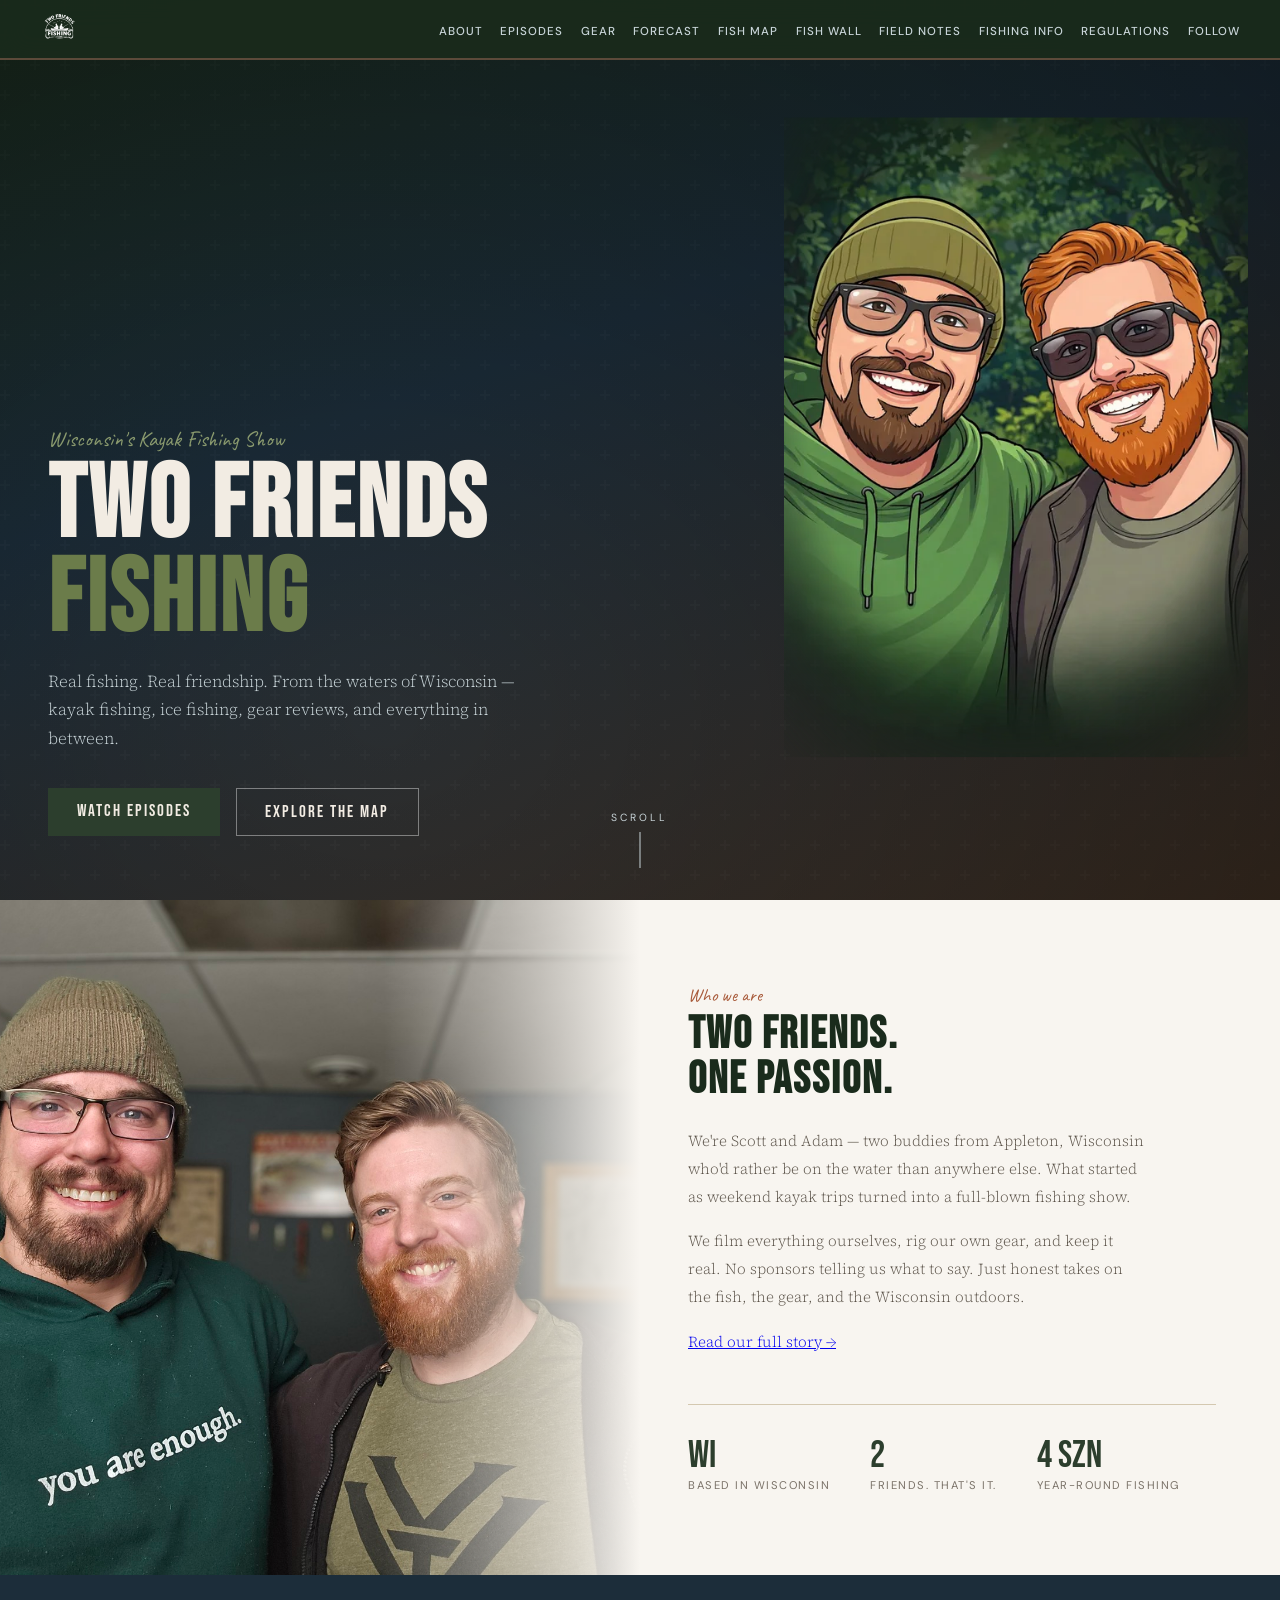
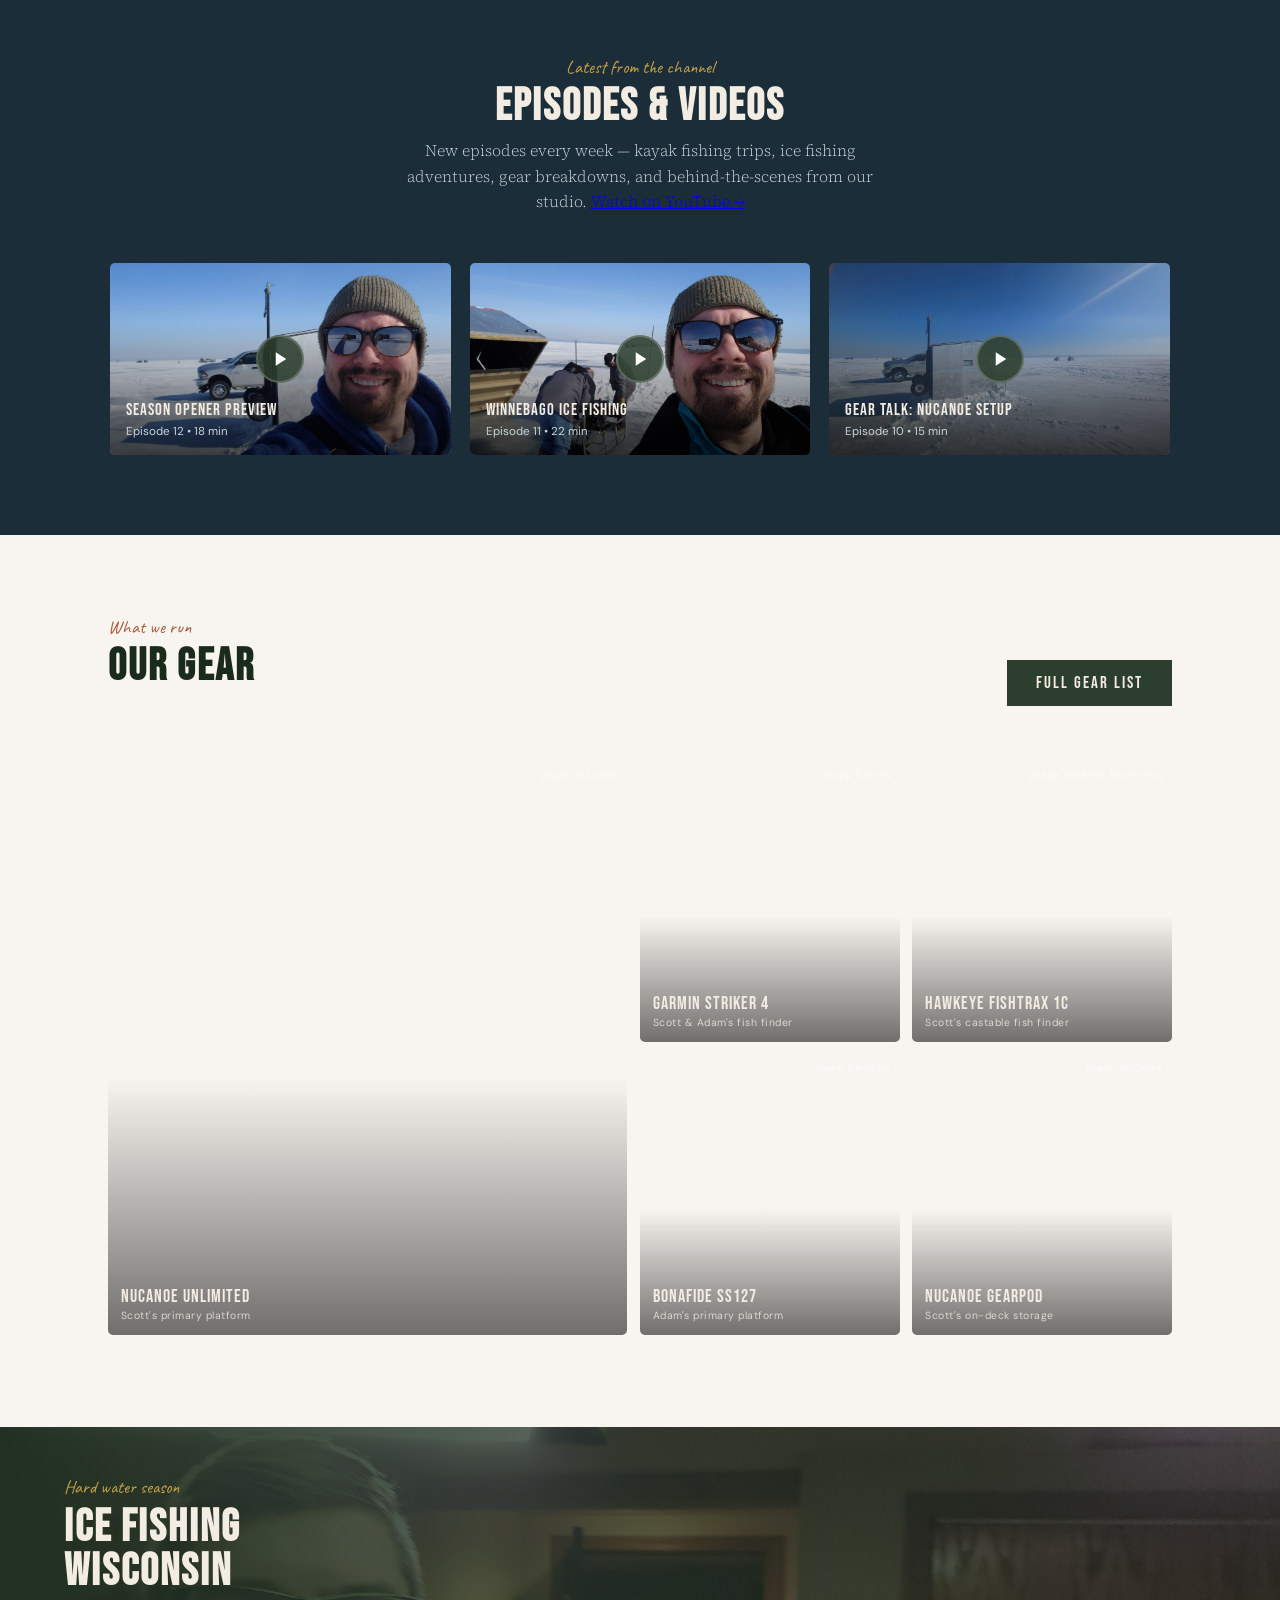
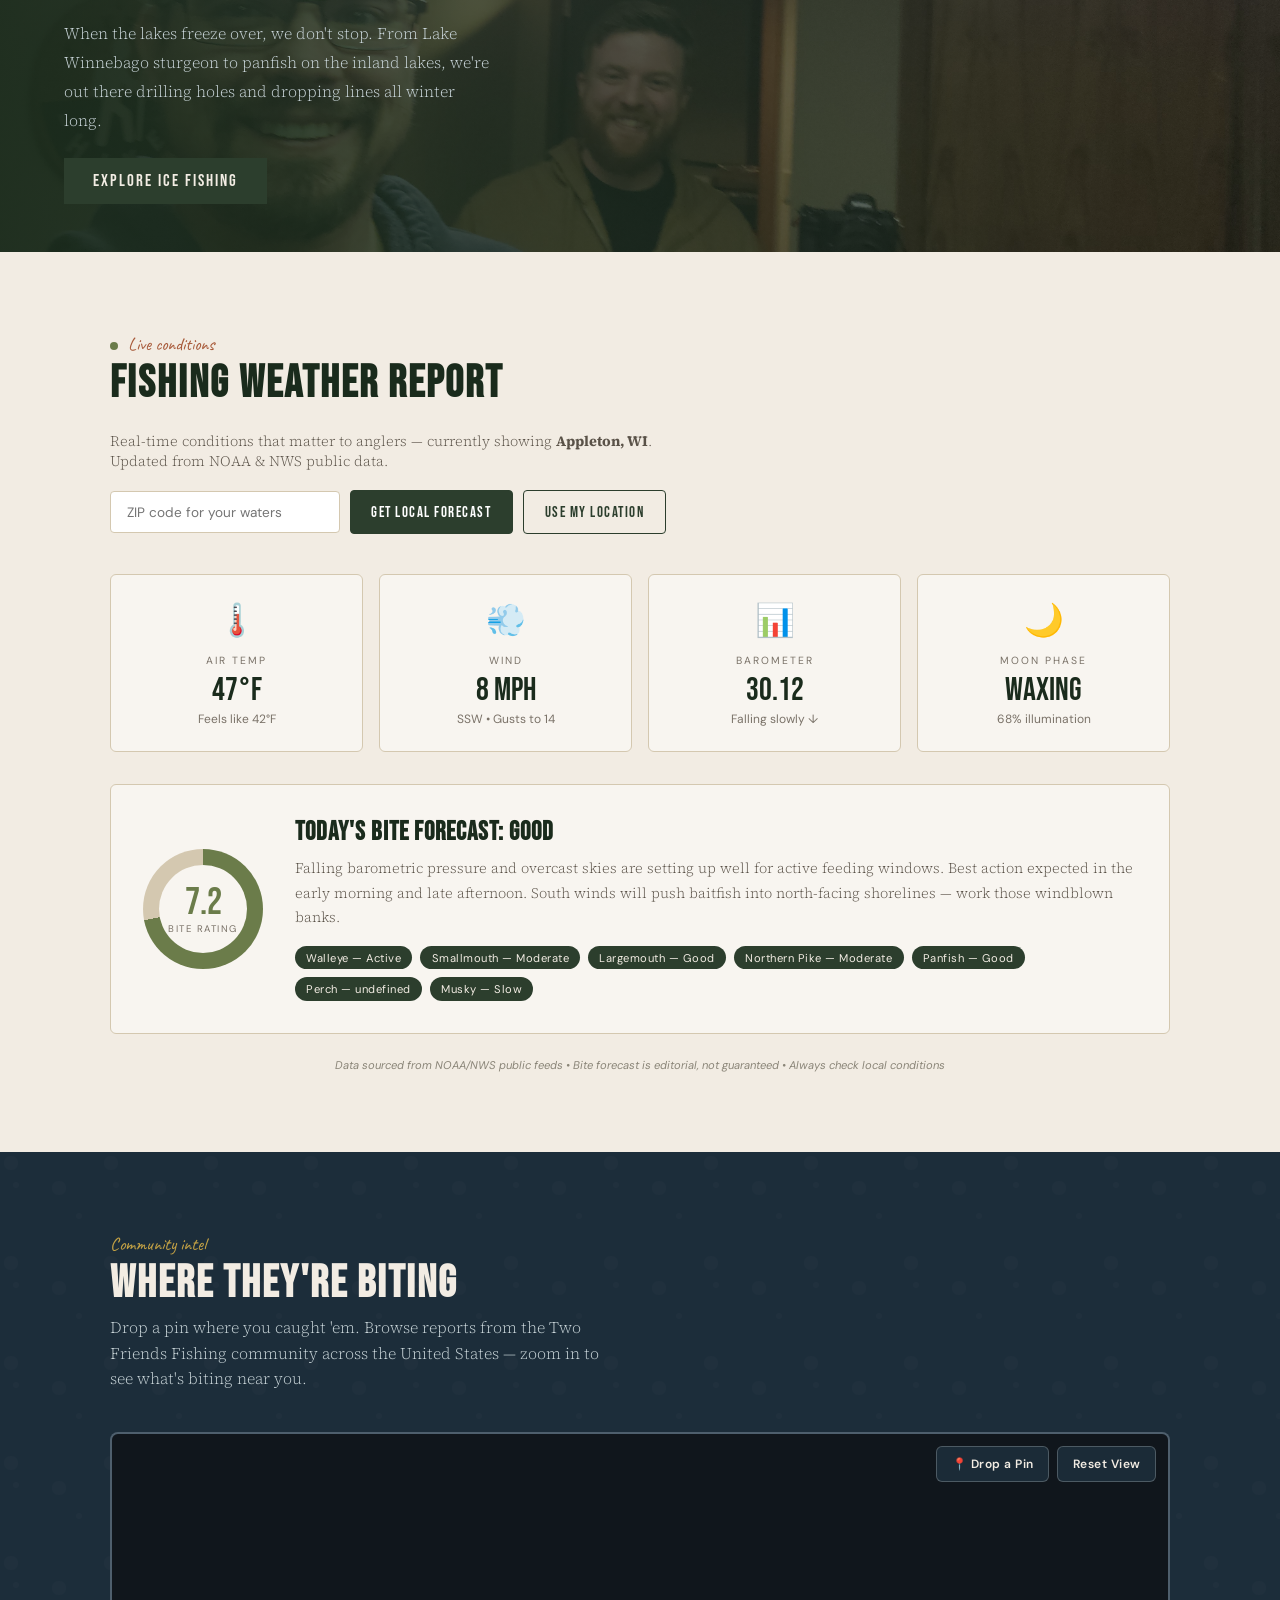
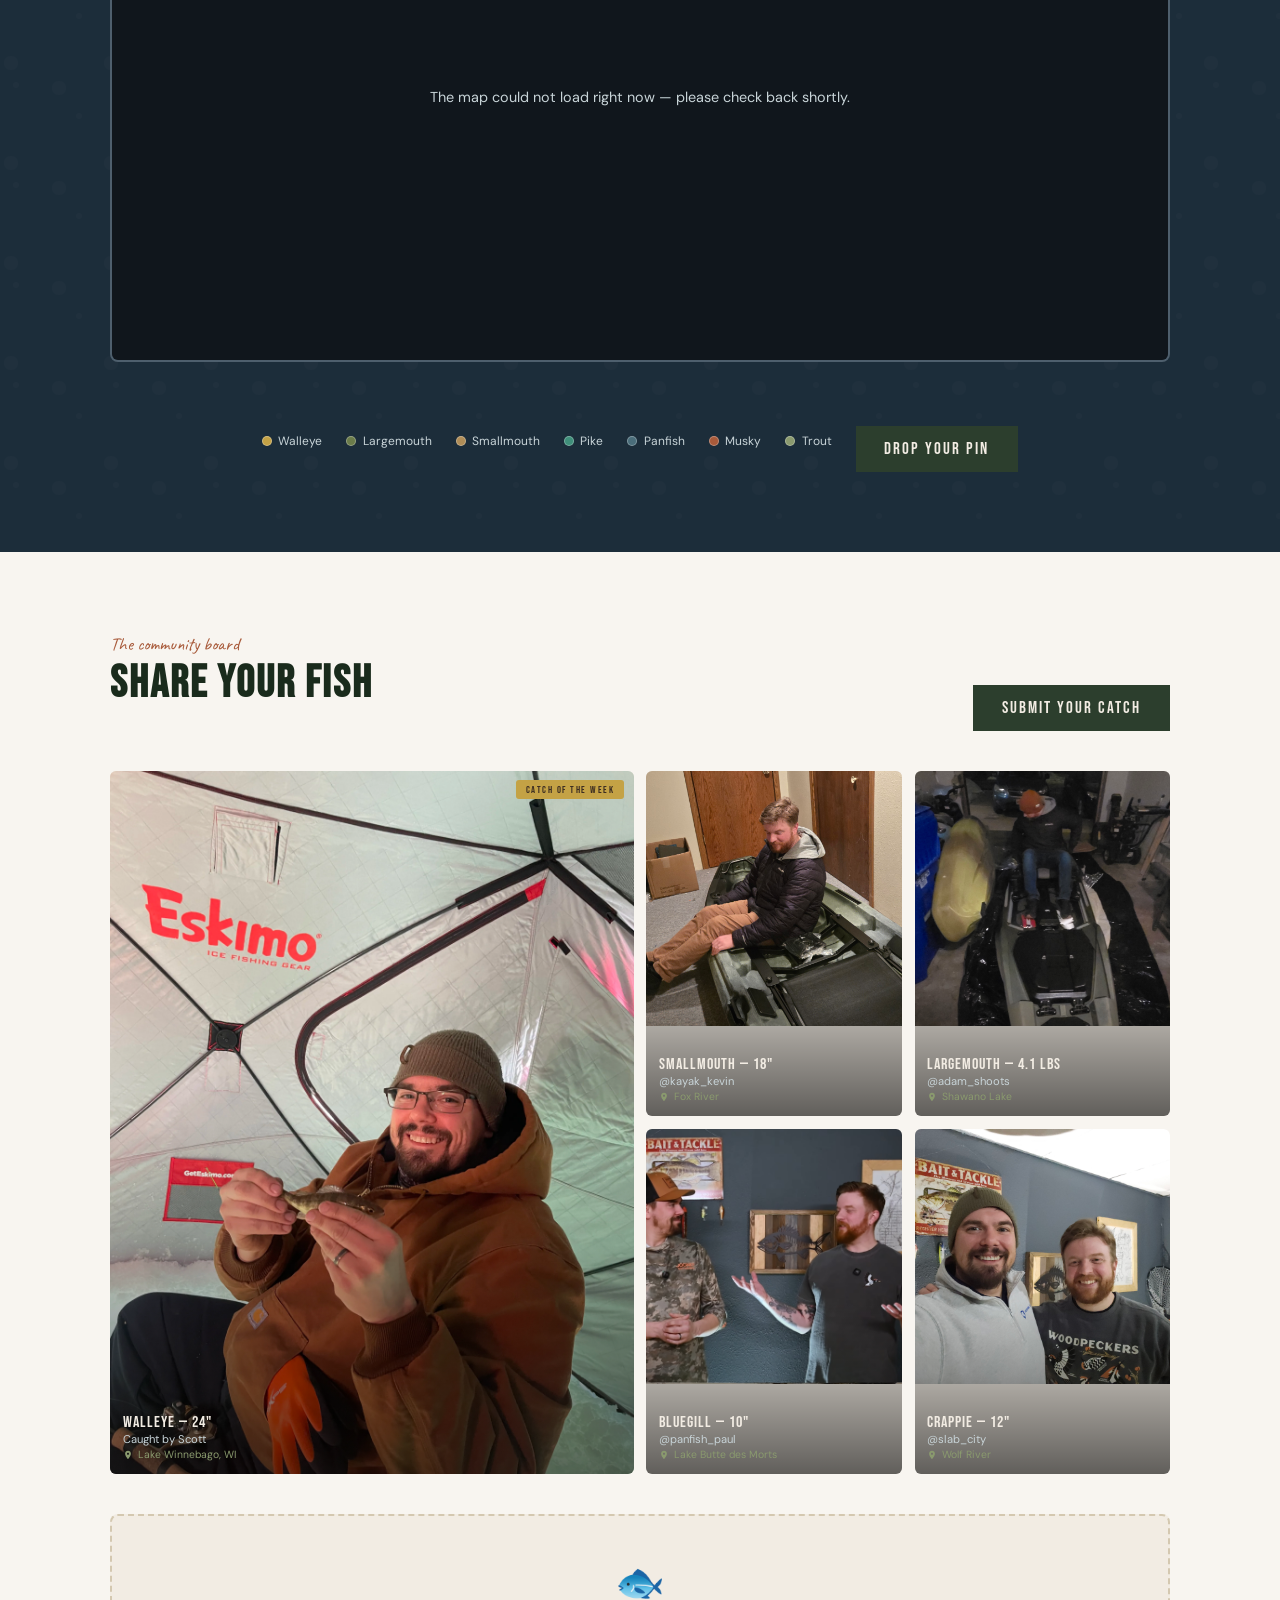
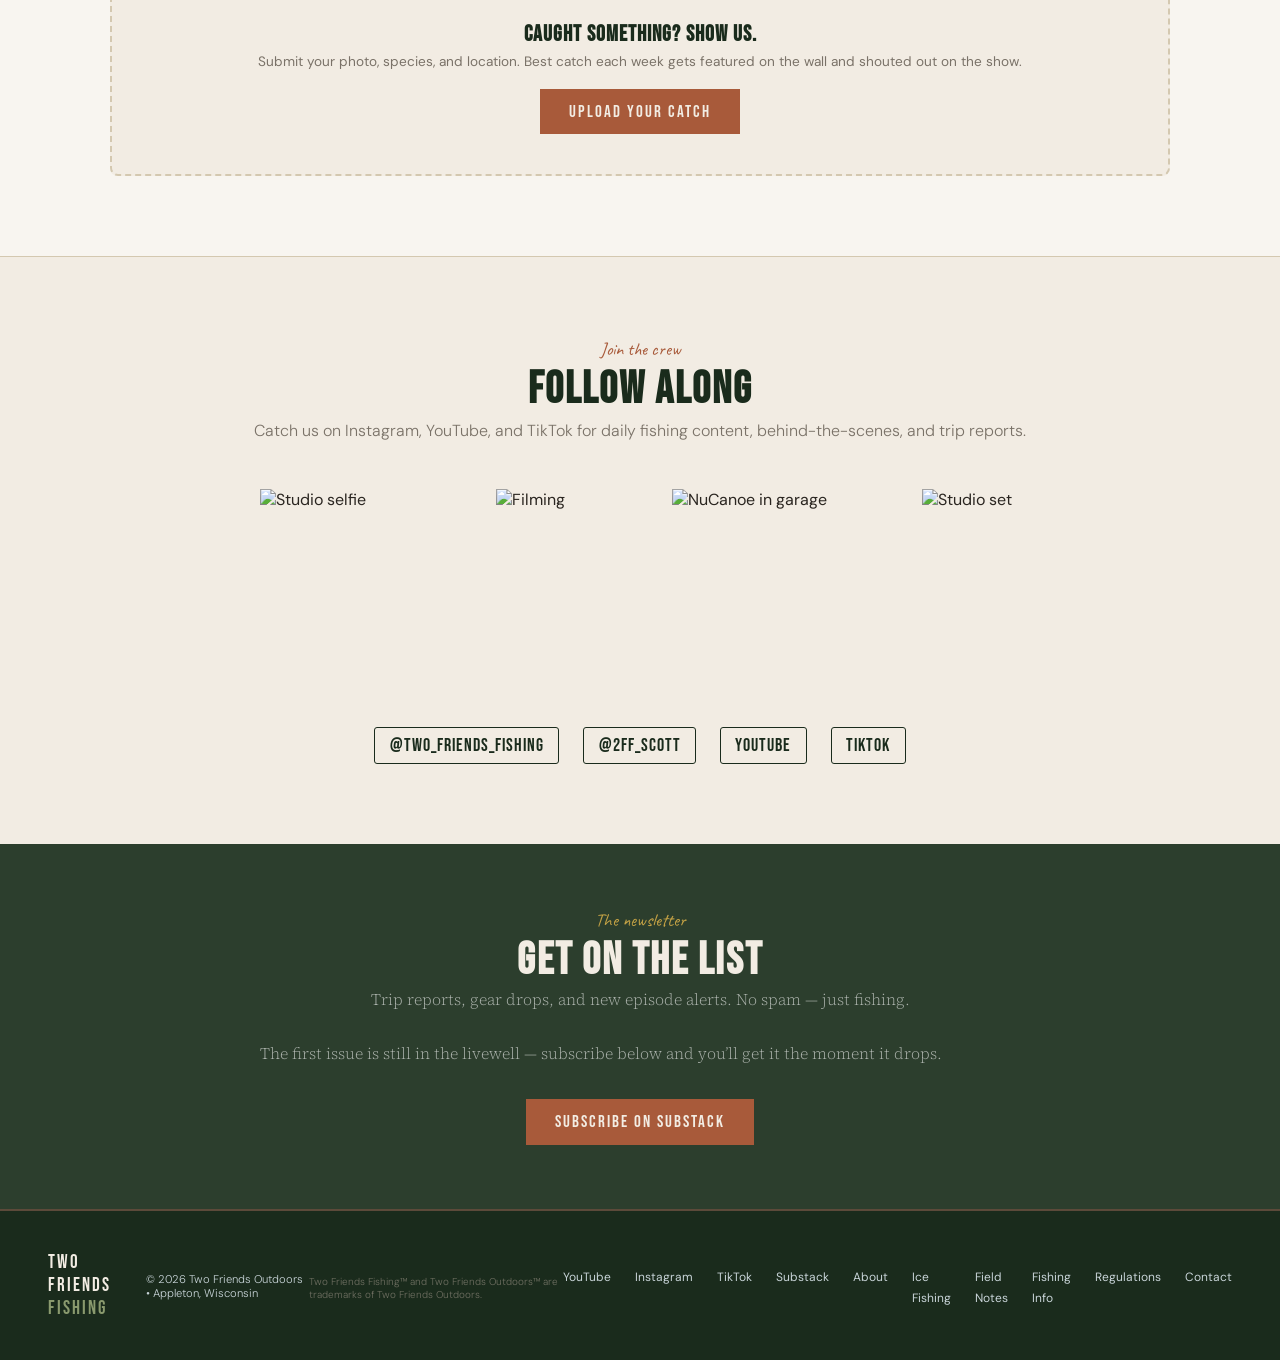
==== index.html @ a1398256 "Bump to v6 (hamburger restore)" ====
<!DOCTYPE html>
<html lang="en">
<head>
<meta charset="UTF-8">
<link rel="icon" type="image/png" href="[data-uri]">
<meta name="viewport" content="width=device-width, initial-scale=1.0">
<meta name="description" content="Two Friends Fishing — kayak fishing, ice fishing, and gear reviews from Wisconsin. Watch episodes, check the bite forecast, and explore the fish map.">
<title>Two Friends Fishing | Wisconsin Kayak Fishing & Outdoors</title>
<link href="https://fonts.googleapis.com/css2?family=Bebas+Neue&family=Source+Serif+4:ital,wght@0,300;0,400;0,600;1,300&family=Caveat:wght@500;600&family=DM+Sans:wght@300;400;500;600&display=swap" rel="stylesheet">
<link rel="stylesheet" href="https://unpkg.com/leaflet@1.9.4/dist/leaflet.css">
<script src="https://unpkg.com/leaflet@1.9.4/dist/leaflet.js"></script>
<link rel="stylesheet" href="styles.css?v=6">
</head>
<body>

<nav>
  <a href="#" class="nav-logo"><img src="[data-uri]" alt="Two Friends Fishing" style="height:38px;width:auto;display:block"></a>
  <ul class="nav-links">
    <li><a href="#about">About</a></li>
    <li><a href="#episodes">Episodes</a></li>
    <li><a href="#gear">Gear</a></li>
    <li><a href="#weather">Forecast</a></li>
    <li><a href="#fishmap">Fish Map</a></li>
    <li><a href="#fishwall">Fish Wall</a></li>
    <li><a href="field-notes.html">Field Notes</a></li>
    <li><a href="resources.html">Fishing Info</a></li>
    <li><a href="regulations.html">Regulations</a></li>
    <li><a href="#follow">Follow</a></li>
  </ul>
  <div class="hamburger"><span></span><span></span><span></span></div>
<script>document.querySelector('.hamburger').addEventListener('click',function(){document.querySelector('.nav-links').classList.toggle('open')});</script>
</nav>

<!-- HERO -->
<section class="hero">
  <div class="hero-bg"></div>
  <div class="hero-texture"></div>
  <div class="hero-vignette"></div>
  <img class="hero-art" id="heroArt" alt="Two Friends Fishing cartoon" style="display:none" onload="this.style.display=''">
<script>fetch('hero-cartoon.txt').then(function(r){return r.text()}).then(function(t){document.getElementById('heroArt').src='data:image/webp;base64,'+t.trim()}).catch(function(){});</script>
  <div class="hero-content">
    <div class="hero-tag">Wisconsin's Kayak Fishing Show</div>
    <h1>TWO FRIENDS<br><span class="accent">FISHING</span></h1>
    <p class="hero-sub">Real fishing. Real friendship. From the waters of Wisconsin — kayak fishing, ice fishing, gear reviews, and everything in between.</p>
    <div class="hero-cta">
      <a href="#episodes" class="btn btn-primary">Watch Episodes</a>
      <a href="#fishmap" class="btn btn-outline">Explore the Map</a>
    </div>
  </div>
  <div class="hero-scroll">Scroll</div>
</section>

<!-- ABOUT -->
<section class="about" id="about">
  <div class="about-image">
    <img src="scott-and-adam.jpg" id="about-img" alt="Scott and Adam">
  </div>
  <div class="about-text">
    <div class="section-tag">Who we are</div>
    <h2 class="section-title">TWO FRIENDS.<br>ONE PASSION.</h2>
    <p>We're Scott and Adam — two buddies from Appleton, Wisconsin who'd rather be on the water than anywhere else. What started as weekend kayak trips turned into a full-blown fishing show.</p>
    <p>We film everything ourselves, rig our own gear, and keep it real. No sponsors telling us what to say. Just honest takes on the fish, the gear, and the Wisconsin outdoors.</p>
    <p><a href="about.html">Read our full story &rarr;</a></p>
    <div class="about-stats">
      <div><div class="stat-num">WI</div><div class="stat-label">Based in Wisconsin</div></div>
      <div><div class="stat-num">2</div><div class="stat-label">Friends. That's it.</div></div>
      <div><div class="stat-num">4 SZN</div><div class="stat-label">Year-round fishing</div></div>
    </div>
  </div>
</section>

<!-- EPISODES -->
<section class="episodes" id="episodes">
  <div class="section-tag">Latest from the channel</div>
  <h2 class="section-title">EPISODES & VIDEOS</h2>
  <p class="section-sub">New episodes every week — kayak fishing trips, ice fishing adventures, gear breakdowns, and behind-the-scenes from our studio. <a href="https://www.youtube.com/@Two_Friends_Fishing" target="_blank" rel="noopener">Watch on YouTube &rarr;</a></p>
  <div class="video-grid">
    <div class="video-card">
      <img src="episode-studio-1.jpg" alt="Studio episode">
      <div class="play-icon"><svg viewBox="0 0 24 24"><polygon points="5,3 19,12 5,21"/></svg></div>
      <div class="video-card-info">
        <div class="video-card-title">Season Opener Preview</div>
        <div class="video-card-meta">Episode 12 &bull; 18 min</div>
      </div>
    </div>
    <div class="video-card">
      <img src="episode-ice-fishing.jpg" alt="Ice fishing">
      <div class="play-icon"><svg viewBox="0 0 24 24"><polygon points="5,3 19,12 5,21"/></svg></div>
      <div class="video-card-info">
        <div class="video-card-title">Winnebago Ice Fishing</div>
        <div class="video-card-meta">Episode 11 &bull; 22 min</div>
      </div>
    </div>
    <div class="video-card">
      <img src="episode-studio-2.jpg" alt="Studio filming">
      <div class="play-icon"><svg viewBox="0 0 24 24"><polygon points="5,3 19,12 5,21"/></svg></div>
      <div class="video-card-info">
        <div class="video-card-title">Gear Talk: NuCanoe Setup</div>
        <div class="video-card-meta">Episode 10 &bull; 15 min</div>
      </div>
    </div>
  </div>
</section>

<!-- GEAR -->
<section class="gear" id="gear">
  <div class="gear-header">
    <div><div class="section-tag">What we run</div><h2 class="section-title">OUR GEAR</h2></div>
    <a href="#" class="btn btn-primary" style="margin-bottom:.5rem">Full Gear List</a>
  </div>
  <div class="gear-gallery">
    <div class="gear-item">
      <img src="https://nucanoe.com/wp-content/uploads/UNLIMITED-Xi3-Kayak-Stability-Lake-Blue-Ridge-8-e1701812008860.jpg" alt="NuCanoe Unlimited" onerror="this.closest('.gear-item').classList.add('no-photo')">
      <div class="gear-label">NuCanoe Unlimited<span class="gear-sublabel">Scott's primary platform</span></div>
    </div>
    <div class="gear-item">
      <img src="https://res.garmin.com/en/products/010-01550-00/g/cf-lg.jpg" alt="Garmin Striker 4" onerror="this.closest('.gear-item').classList.add('no-photo')">
      <div class="gear-label">Garmin Striker 4<span class="gear-sublabel">Scott &amp; Adam's fish finder</span></div>
    </div>
    <div class="gear-item">
      <img src="https://hawkeyeelectronics.com/cdn/shop/products/kayak-fish-finder_965f284e-ed18-4986-8336-b41d7baaf779.gif?v=1582581185" alt="HawkEye FishTrax" onerror="this.closest('.gear-item').classList.add('no-photo')">
      <div class="gear-label">HawkEye FishTrax<span class="gear-sublabel">Scott's castable fish finder</span></div>
    </div>
    <div class="gear-item">
      <img src="https://bonafidefishing.com/cdn/shop/files/Bonafide-SS127--BRSS12C.png?v=1709760649" alt="Bonafide SS127" onerror="this.closest('.gear-item').classList.add('no-photo')">
      <div class="gear-label">Bonafide SS127<span class="gear-sublabel">Adam's primary platform</span></div>
    </div>
    <div class="gear-item">
      <img src="https://cdn.shopify.com/s/files/1/0680/6234/7438/files/d103d3ef-2400-GearPod-1-1.jpg?v=1787921226" alt="NuCanoe GearPod" onerror="this.closest('.gear-item').classList.add('no-photo')">
      <div class="gear-label">NuCanoe GearPod<span class="gear-sublabel">Scott's on-deck storage</span></div>
    </div>
    <div class="gear-item">
      <img src="https://cdn11.bigcommerce.com/s-z9gt0fu/products/605/images/4970/blackpak-pro-kayak-fishing-crate-13-x-16-blp-pro-13x16__74500.1777661941.800.600.jpg?c=2" alt="YakAttack BlackPak Pro" onerror="this.closest('.gear-item').classList.add('no-photo')">
      <div class="gear-label">YakAttack BlackPak Pro<span class="gear-sublabel">Scott &amp; Adam's tackle crate</span></div>
    </div>
    <div class="gear-item">
      <img src="https://cdn11.bigcommerce.com/s-z9gt0fu/products/495/images/4003/sidewinder-anchor-line-reel-includes-track-hardware-and-75-of-550-paracord-ams-1010__55002.1777921895.800.600.jpg?c=2" alt="YakAttack SideWinder" onerror="this.closest('.gear-item').classList.add('no-photo')">
      <div class="gear-label">YakAttack SideWinder<span class="gear-sublabel">Scott's anchor line management</span></div>
    </div>
    <div class="gear-item">
      <img src="transducer-arm.webp" alt="Transducer mount" onerror="this.closest('.gear-item').classList.add('no-photo')">
      <div class="gear-label">Transducer Arm<span class="gear-sublabel">Custom mount system</span></div>
    </div>
  </div>
</section>

<!-- ICE FISHING (full page: ice-fishing.html) -->
<section class="feature-link" id="ice">
  <a href="ice-fishing.html" class="feature-link-card">
    <div class="feature-bg"><img src="ice-fishing-winnebago.jpg" alt="Lake Winnebago ice" loading="lazy"></div>
    <div class="feature-content">
      <div class="section-tag">Hard water season</div>
      <h2 class="section-title">ICE FISHING<br>WISCONSIN</h2>
      <p>Sturgeon, walleye, panfish, and perch through the ice &mdash; our full hard-water guide.</p>
      <span class="btn btn-primary">Explore Ice Fishing</span>
    </div>
  </a>
</section>

<!-- WEATHER REPORT -->
<section class="weather" id="weather">
  <div class="weather-inner">
    <div class="weather-header">
      <div class="section-tag"><span class="live-dot"></span> Live conditions</div>
      <h2 class="section-title">FISHING WEATHER REPORT</h2>
      <p style="color:var(--text-mid);font-family:'Source Serif 4',serif;font-weight:300;font-size:.9rem;max-width:560px">Real-time conditions that matter to anglers &mdash; currently showing <strong id="wx-location">Appleton, WI</strong>. Updated from NOAA &amp; NWS public data.</p>
      <form id="wx-zip-form" class="wx-zip" autocomplete="off">
        <input id="wx-zip-input" inputmode="numeric" maxlength="10" placeholder="ZIP code for your waters" aria-label="ZIP code">
        <button type="submit">Get local forecast</button>
        <button type="button" id="wx-geo-btn">Use my location</button>
      </form>
      <p id="wx-zip-error" class="wx-zip-error" hidden></p>
    </div>
    <div class="weather-grid">
      <div class="wx-card"><span class="wx-icon">🌡️</span><div class="wx-label">Air Temp</div><div class="wx-value">47°F</div><div class="wx-detail">Feels like 42°F</div></div>
      <div class="wx-card"><span class="wx-icon">💨</span><div class="wx-label">Wind</div><div class="wx-value">8 MPH</div><div class="wx-detail">SSW &bull; Gusts to 14</div></div>
      <div class="wx-card"><span class="wx-icon">📊</span><div class="wx-label">Barometer</div><div class="wx-value">30.12</div><div class="wx-detail">Falling slowly ↓</div></div>
      <div class="wx-card"><span class="wx-icon">🌙</span><div class="wx-label">Moon Phase</div><div class="wx-value">Waxing</div><div class="wx-detail">68% illumination</div></div>
    </div>
    <div class="wx-bite-meter">
      <div class="bite-gauge"><div class="bite-gauge-inner"><div class="bite-score">7.2</div><div class="bite-score-label">Bite Rating</div></div></div>
      <div class="bite-info">
        <h3>TODAY'S BITE FORECAST: GOOD</h3>
        <p>Falling barometric pressure and overcast skies are setting up well for active feeding windows. Best action expected in the early morning and late afternoon. South winds will push baitfish into north-facing shorelines — work those windblown banks.</p>
        <div class="bite-species">
          <span class="species-tag">Walleye — Active</span>
          <span class="species-tag">Smallmouth — Moderate</span>
          <span class="species-tag">Panfish — Good</span>
          <span class="species-tag">Perch — Good</span>
          <span class="species-tag">Musky — Slow</span>
        </div>
      </div>
    </div>
    <div class="wx-disclaimer">Data sourced from NOAA/NWS public feeds &bull; Bite forecast is editorial, not guaranteed &bull; Always check local conditions</div>
  </div>
</section>

<!-- FISH MAP -->
<section class="fishmap" id="fishmap">
  <div class="fishmap-inner">
    <div class="section-tag">Community intel</div>
    <h2 class="section-title">WHERE THEY'RE BITING</h2>
    <p class="section-sub">Drop a pin where you caught 'em. Browse reports from the Two Friends Fishing community across the United States — zoom in to see what's biting near you.</p>
    <div class="map-container" id="mapContainer">
      <div id="fish-map"></div>
      <div class="map-toolbar">
        <button class="map-btn" id="dropPinBtn" type="button">📍 Drop a Pin</button>
        <button class="map-btn" id="resetViewBtn" type="button">Reset View</button>
      </div>
      <div class="map-hint" id="mapHint">Click anywhere on the map to place your pin</div>
    </div>
    <div class="map-legend">    <div class="map-legend">
      <div class="legend-item"><div class="legend-dot" style="background:var(--walleye-gold)"></div> Walleye</div>
      <div class="legend-item"><div class="legend-dot" style="background:#6b7c4a"></div> Largemouth</div>
      <div class="legend-item"><div class="legend-dot" style="background:#b08d57"></div> Smallmouth</div>
      <div class="legend-item"><div class="legend-dot" style="background:#3f8f7a"></div> Pike</div>
      <div class="legend-item"><div class="legend-dot" style="background:var(--river-blue)"></div> Panfish</div>
      <div class="legend-item"><div class="legend-dot" style="background:var(--ember)"></div> Musky</div>
      <div class="legend-item"><div class="legend-dot" style="background:var(--sage)"></div> Trout</div>
    </div>
    <div class="map-cta"><a href="#fishmap" class="btn btn-primary" id="dropPinCta" style="margin-top:.5rem">Drop Your Pin</a></div>
  </div>
</section>

<!-- FISH WALL -->
<section class="fishwall" id="fishwall">
  <div class="fishwall-inner">
    <div class="fishwall-header">
      <div><div class="section-tag">The community board</div><h2 class="section-title">SHARE YOUR FISH</h2></div>
      <a href="#" class="btn btn-primary">Submit Your Catch</a>
    </div>
    <div class="fishwall-grid">
      <div class="fish-card featured">
        <img class="fish-card-img" src="eskimo-shelter.webp" alt="Catch of the week">
        <div class="fish-card-badge">CATCH OF THE WEEK</div>
        <div class="fish-card-info">
          <div class="fish-card-species">Walleye — 24"</div>
          <div class="fish-card-angler">Caught by Scott</div>
          <div class="fish-card-location"><svg viewBox="0 0 24 24"><path d="M12 2C8.13 2 5 5.13 5 9c0 5.25 7 13 7 13s7-7.75 7-13c0-3.87-3.13-7-7-7zm0 9.5c-1.38 0-2.5-1.12-2.5-2.5s1.12-2.5 2.5-2.5 2.5 1.12 2.5 2.5-1.12 2.5-2.5 2.5z"/></svg>Lake Winnebago, WI</div>
        </div>
      </div>
      <div class="fish-card">
        <img class="fish-card-img" src="catch-smallmouth.jpg" alt="Catch">
        <div class="fish-card-info">
          <div class="fish-card-species">Smallmouth — 18"</div>
          <div class="fish-card-angler">@kayak_kevin</div>
          <div class="fish-card-location"><svg viewBox="0 0 24 24"><path d="M12 2C8.13 2 5 5.13 5 9c0 5.25 7 13 7 13s7-7.75 7-13c0-3.87-3.13-7-7-7zm0 9.5c-1.38 0-2.5-1.12-2.5-2.5s1.12-2.5 2.5-2.5 2.5 1.12 2.5 2.5-1.12 2.5-2.5 2.5z"/></svg>Fox River</div>
        </div>
      </div>
      <div class="fish-card">
        <img class="fish-card-img" src="catch-largemouth.jpg" alt="Catch">
        <div class="fish-card-info">
          <div class="fish-card-species">Largemouth — 4.1 lbs</div>
          <div class="fish-card-angler">@adam_shoots</div>
          <div class="fish-card-location"><svg viewBox="0 0 24 24"><path d="M12 2C8.13 2 5 5.13 5 9c0 5.25 7 13 7 13s7-7.75 7-13c0-3.87-3.13-7-7-7zm0 9.5c-1.38 0-2.5-1.12-2.5-2.5s1.12-2.5 2.5-2.5 2.5 1.12 2.5 2.5-1.12 2.5-2.5 2.5z"/></svg>Shawano Lake</div>
        </div>
      </div>
      <div class="fish-card">
        <img class="fish-card-img" src="catch-bluegill.jpg" alt="Catch">
        <div class="fish-card-info">
          <div class="fish-card-species">Bluegill — 10"</div>
          <div class="fish-card-angler">@panfish_paul</div>
          <div class="fish-card-location"><svg viewBox="0 0 24 24"><path d="M12 2C8.13 2 5 5.13 5 9c0 5.25 7 13 7 13s7-7.75 7-13c0-3.87-3.13-7-7-7zm0 9.5c-1.38 0-2.5-1.12-2.5-2.5s1.12-2.5 2.5-2.5 2.5 1.12 2.5 2.5-1.12 2.5-2.5 2.5z"/></svg>Lake Butte des Morts</div>
        </div>
      </div>
      <div class="fish-card">
        <img class="fish-card-img" src="catch-crappie.jpg" alt="Catch">
        <div class="fish-card-info">
          <div class="fish-card-species">Crappie — 12"</div>
          <div class="fish-card-angler">@slab_city</div>
          <div class="fish-card-location"><svg viewBox="0 0 24 24"><path d="M12 2C8.13 2 5 5.13 5 9c0 5.25 7 13 7 13s7-7.75 7-13c0-3.87-3.13-7-7-7zm0 9.5c-1.38 0-2.5-1.12-2.5-2.5s1.12-2.5 2.5-2.5 2.5 1.12 2.5 2.5-1.12 2.5-2.5 2.5z"/></svg>Wolf River</div>
        </div>
      </div>
    </div>
    <div class="fishwall-submit">
      <div class="fishwall-submit-icon">🐟</div>
      <h3>CAUGHT SOMETHING? SHOW US.</h3>
      <p>Submit your photo, species, and location. Best catch each week gets featured on the wall and shouted out on the show.</p>
      <a href="#" class="btn btn-ember">Upload Your Catch</a>
    </div>
  </div>
</section>

<!-- BLOG (FIELD NOTES) -->
<section class="blog" id="blog" style="display:none">
  <div class="blog-inner">
    <div class="section-tag">Field notes</div>
    <h2 class="section-title">FROM THE BLOG</h2>
    <p class="section-sub">Short-form thoughts from the water — the quick hits that don't need a full video.</p>
    <div class="blog-list"></div>
  </div>
</section>

<!-- SOCIAL -->
<section class="social" id="follow">
  <div class="section-tag">Join the crew</div>
  <h2 class="section-title">FOLLOW ALONG</h2>
  <p class="social-sub">Catch us on Instagram, YouTube, and TikTok for daily fishing content, behind-the-scenes, and trip reports.</p>
  <div class="social-grid">
    <div class="social-tile"><img src="social-1.jpg" alt=""></div>
    <div class="social-tile"><img src="catch-largemouth.jpg" alt=""></div>
    <div class="social-tile"><img src="social-3.webp" alt=""></div>
    <div class="social-tile"><img src="catch-crappie.jpg" alt=""></div>
  </div>
  <div class="social-handles">
    <a href="https://instagram.com/two_friends_fishing" class="social-handle">@two_friends_fishing</a>
    <a href="https://instagram.com/2ff_scott" class="social-handle">@2ff_scott</a>
    <a href="#" class="social-handle">YouTube</a>
    <a href="#" class="social-handle">TikTok</a>
  </div>
</section>

<!-- NEWSLETTER -->
<section class="newsletter" id="newsletter">
  <div class="section-tag" style="color:var(--walleye-gold)">The newsletter</div>
  <h2 class="section-title">GET ON THE LIST</h2>
  <p>Trip reports, tackle breakdowns, and the stories that didn't make the video — delivered by Substack. No spam, just fishing.</p>
  <div class="substack-posts"></div>
  <a class="btn btn-ember" href="https://twofriendsfishing.substack.com/subscribe" target="_blank" rel="noopener">Subscribe on Substack</a>
</section>

<!-- FOOTER -->
<footer>
  <div class="footer-logo">TWO FRIENDS <span>FISHING</span></div>
  <div class="footer-text">&copy; 2026 Two Friends Outdoors &bull; Appleton, Wisconsin</div>
  <div class="footer-ip">Two Friends Fishing&trade; and Two Friends Outdoors&trade; are trademarks of Two Friends Outdoors.</div>
  <ul class="footer-links">
    <li><a href="https://www.youtube.com/@Two_Friends_Fishing" target="_blank" rel="noopener">YouTube</a></li>
    <li><a href="https://instagram.com/two_friends_fishing" target="_blank" rel="noopener">Instagram</a></li>
    <li><a href="https://www.tiktok.com/@twofriendsfishing" target="_blank" rel="noopener">TikTok</a></li>
    <li><a href="https://twofriendsfishing.substack.com" target="_blank" rel="noopener">Substack</a></li>
    <li><a href="about.html">About</a></li><li><a href="ice-fishing.html">Ice Fishing</a></li>
    <li><a href="field-notes.html">Field Notes</a></li>
    <li><a href="resources.html">Fishing Info</a></li>
    <li><a href="regulations.html">Regulations</a></li>
    <li><a href="mailto:twofriendsfishingwi@gmail.com">Contact</a></li>
  </ul>
</footer>

<script>
// ══════════════════════════════════════════════════════
/* ════════════════════════════════════════════════════════════════
 * LIVE INTEGRATIONS — NWS bite forecast (location-aware) + YouTube uploads
 * Prepared 2026-10-14. Weather defaults to Appleton, WI; visitors can
 * enter a ZIP or use geolocation. YouTube needs site.youtube_api_key.
 * ════════════════════════════════════════════════════════════════ */

/* ── NWS weather ── */

var TFF_WX = {
  defaultLat: 44.2619, defaultLon: -88.4154, defaultLabel: "Appleton, WI",
  timeoutMs: 8000, storeKey: "tff-wx-location"
};

function nwsFetch(url) {
  var ctrl = new AbortController();
  var t = setTimeout(function () { ctrl.abort(); }, TFF_WX.timeoutMs);
  return fetch(url, { signal: ctrl.signal, headers: { "Accept": "application/geo+json, application/json" } })
    .then(function (r) { clearTimeout(t); if (!r.ok) throw new Error("NWS " + r.status); return r.json(); })
    .catch(function (e) { clearTimeout(t); throw e; });
}

var _cToF = function (c) { return c * 9 / 5 + 32; };
var _kmhToMph = function (k) { return k * 0.621371; };
var _paToInHg = function (pa) { return pa / 3386.389; };
var _COMPASS = ["N","NNE","NE","ENE","E","ESE","SE","SSE","S","SSW","SW","WSW","W","WNW","NW","NNW"];
function _degToCompass(deg) {
  if (deg == null) return "—";
  return _COMPASS[Math.round(deg / 22.5) % 16];
}
function _feelsLike(tempF, rh, windMph) {
  if (tempF == null) return null;
  if (tempF <= 50 && windMph >= 3)
    return 35.74 + 0.6215 * tempF - 35.75 * Math.pow(windMph, 0.16) + 0.4275 * tempF * Math.pow(windMph, 0.16);
  if (tempF >= 80 && rh != null) {
    var hi = -42.379 + 2.04901523 * tempF + 10.14333127 * rh - 0.22475541 * tempF * rh
      - 0.00683783 * tempF * tempF - 0.05481717 * rh * rh + 0.00122874 * tempF * tempF * rh
      + 0.00085282 * tempF * rh * rh - 0.00000199 * tempF * tempF * rh * rh;
    return hi;
  }
  return tempF;
}
function _moonInfo(now) {
  var synodic = 29.53058867, ref = Date.UTC(2000, 0, 6, 18, 14, 0);
  var age = (((now.getTime() - ref) / 86400000) % synodic + synodic) % synodic;
  var illum = (1 - Math.cos(2 * Math.PI * age / synodic)) / 2;
  var names = ["New Moon","Waxing Crescent","First Quarter","Waxing Gibbous","Full Moon","Waning Gibbous","Last Quarter","Waning Crescent"];
  return { phase: names[Math.floor(((age / synodic) * 8) + 0.5) % 8], illumination: Math.round(illum * 100) };
}
function _sunTimes(lat, lon, date) {
  // Compact NOAA solar calculation. Returns {sunrise: Date, sunset: Date} (UTC instants).
  var rad = Math.PI / 180;
  var N = Math.floor((Date.UTC(date.getFullYear(), date.getMonth(), date.getDate()) - Date.UTC(date.getFullYear(), 0, 0)) / 86400000);
  var lngHour = lon / 15;
  function calc(isRise) {
    var t = N + ((isRise ? 6 : 18) - lngHour) / 24;
    var M = (0.9856 * t) - 3.289;
    var L = (M + (1.916 * Math.sin(M * rad)) + (0.020 * Math.sin(2 * M * rad)) + 282.634) % 360;
    if (L < 0) L += 360;
    var RA = (Math.atan(0.91764 * Math.tan(L * rad)) / rad + 360) % 360;
    var Lq = Math.floor(L / 90) * 90, RAq = Math.floor(RA / 90) * 90;
    RA = (RA + (Lq - RAq)) / 15;
    var sinDec = 0.39782 * Math.sin(L * rad), cosDec = Math.cos(Math.asin(sinDec));
    var cosH = (Math.cos(90.833 * rad) - (sinDec * Math.sin(lat * rad))) / (cosDec * Math.cos(lat * rad));
    if (cosH > 1 || cosH < -1) return null;
    var H = (isRise ? 360 - Math.acos(cosH) / rad : Math.acos(cosH) / rad) / 15;
    var T = H + RA - (0.06571 * t) - 6.622;
    var UT = (((T - lngHour) % 24) + 24) % 24;
    return new Date(Date.UTC(date.getFullYear(), date.getMonth(), date.getDate(), Math.floor(UT), Math.floor((UT % 1) * 60)));
  }
  return { sunrise: calc(true), sunset: calc(false) };
}
function _biteScore(d) {
  var s = 5.0;
  if (d.trendPer3h <= -0.06) s += 2.0;
  else if (d.trendPer3h < -0.01) s += 1.5;
  else if (d.trendPer3h > 0.01) s += 0.5;
  else s += 0.25;
  var sky = (d.sky || "").toLowerCase();
  if (/overcast|cloudy|cloud/.test(sky)) s += 1.0;
  else if (/clear|fair/.test(sky)) s -= 0.5;
  if (/rain|shower|thunder|drizzle/.test(sky)) s += 0.5;
  if (d.windMph >= 5 && d.windMph <= 15) s += 0.5;
  else if (d.windMph < 3) s -= 0.5;
  else if (d.windMph > 20) s -= 1.0;
  if (d.tempF >= 55 && d.tempF <= 70) s += 1.0;
  else if ((d.tempF >= 45 && d.tempF < 55) || (d.tempF > 70 && d.tempF <= 78)) s += 0.5;
  else if (d.tempF < 35 || d.tempF > 85) s -= 1.0;
  if (d.minutesToSunEdge != null && d.minutesToSunEdge <= 90) s += 1.0;
  if (d.moonIllum >= 90 || d.moonIllum <= 10) s += 0.5;
  return Math.round(Math.max(0, Math.min(10, s)) * 10) / 10;
}
function _speciesRatings(d, score) {
  var bucket = function (v) {
    if (v >= 7.5) return "Active";
    if (v >= 6) return "Good";
    if (v >= 4.5) return "Moderate";
    return "Slow";
  };
  var w = score, sm = score, p = score, m = score, l = score, np = score, pe = score;
  var overcast = /overcast|cloudy|cloud/i.test(d.sky || "");
  var falling = d.trendLabel === "Falling" || d.trendLabel === "Falling fast";
  if (d.tempF >= 45 && d.tempF <= 62) { w += 1; sm += 0.5; }
  if (falling) { w += 0.5; m -= 0.5; np += 0.5; }
  if (overcast) { w += 0.5; sm += 0.5; l += 0.5; }
  if (d.windMph >= 8 && d.windMph <= 18) { w += 0.5; np += 0.5; }
  if (d.tempF > 72) { p += 1; m += 0.5; }
  if (d.tempF < 40) { m -= 1; sm -= 0.5; }
  // Largemouth: warm-water ambush, best 60–78°F, hunts hardest in low light
  if (d.tempF >= 60 && d.tempF <= 78) l += 1.25;
  else if (d.tempF >= 52 && d.tempF < 60) l += 0.5;
  else if (d.tempF < 45) l -= 1.25;
  if (d.minutesToSunEdge != null && d.minutesToSunEdge <= 90) l += 0.75;
  // Yellow perch: cool-water schooler, best 55–70°F, stays active under ice
  if (d.tempF >= 55 && d.tempF <= 70) pe += 1;
  else if (d.tempF >= 45 && d.tempF < 55) pe += 0.5;
  else if (d.tempF > 78) pe -= 0.75;
  if (d.tempF < 40) pe += 0.5;
  // Northern pike: cool-water predator, best 50–65°F
  if (d.tempF >= 50 && d.tempF <= 65) np += 1.25;
  else if (d.tempF > 65 && d.tempF <= 72) np += 0.25;
  else if (d.tempF > 75) np -= 0.75;
  return {
    species_walleye: bucket(w), species_smallmouth: bucket(sm),
    species_panfish: bucket(p), species_musky: bucket(m),
    species_largemouth: bucket(l), species_northernpike: bucket(np),
    species_perch: bucket(pe)
  };
}
function _biteCopy(d) {
  var bits = [], sky = (d.sky || "").toLowerCase();
  if (d.trendPer3h < -0.01) bits.push("Falling barometric pressure is setting up well for active feeding windows.");
  else if (d.trendPer3h > 0.01) bits.push("Rising pressure behind the front usually means a steadier, midday bite — work it slow.");
  else bits.push("Steady pressure should keep fish on a predictable pattern today.");
  if (/overcast|cloudy/.test(sky)) bits.push("Overcast skies have fish roaming — cover water.");
  else if (/clear/.test(sky)) bits.push("Bluebird skies will push fish tight to cover; flip the shady side.");
  if (d.windMph >= 8) bits.push(d.windCompass + " winds will push baitfish into windblown banks — work those shorelines.");
  if (d.minutesToSunEdge != null && d.minutesToSunEdge <= 90) bits.push("You're inside a prime low-light window — get a line wet now.");
  return bits.slice(0, 3).join(" ");
}

function resolveNWSStation(lat, lon) {
  return nwsFetch("https://api.weather.gov/points/" + lat.toFixed(4) + "," + lon.toFixed(4))
    .then(function (pt) {
      var props = pt.properties || {};
      var rel = (props.relativeLocation || {}).properties || {};
      var label = (rel.city && rel.state) ? rel.city + ", " + rel.state : null;
      if (!props.observationStations) throw new Error("no stations url");
      return nwsFetch(props.observationStations).then(function (s) {
        var feats = s.features || [];
        if (!feats.length) throw new Error("no stations");
        return { stationId: feats[0].properties.stationIdentifier, label: label };
      });
    });
}

function fetchNWSWeather(lat, lon) {
  return resolveNWSStation(lat, lon).then(function (res) {
    var obsUrl = "https://api.weather.gov/stations/" + res.stationId + "/observations/latest";
    var histUrl = "https://api.weather.gov/stations/" + res.stationId + "/observations?limit=8";
    return Promise.all([nwsFetch(obsUrl), nwsFetch(histUrl)]).then(function (arr) {
      var p = arr[0].properties || {};
      var feats = (arr[1].features || []).map(function (f) { return f.properties || {}; });
      var now = new Date();

      var tempC = p.temperature && p.temperature.value;
      var tempF = tempC != null ? _cToF(tempC) : null;
      var windKmh = p.windSpeed && p.windSpeed.value;
      var windMph = windKmh != null ? _kmhToMph(windKmh) : null;
      var gustMph = (p.windGust && p.windGust.value != null) ? _kmhToMph(p.windGust.value) : null;
      var windDeg = p.windDirection && p.windDirection.value;
      var presIn = (p.barometricPressure && p.barometricPressure.value != null) ? _paToInHg(p.barometricPressure.value) : null;
      var rh = p.relativeHumidity && p.relativeHumidity.value;
      var sky = p.textDescription || "";
      var compass = _degToCompass(windDeg);

      var trendPer3h = 0, trendLabel = "Steady", trendArrow = "→";
      var samples = feats
        .filter(function (f) { return f.barometricPressure && f.barometricPressure.value != null && f.timestamp; })
        .sort(function (a, b) { return new Date(a.timestamp) - new Date(b.timestamp); });
      if (samples.length >= 2) {
        var first = samples[0], last = samples[samples.length - 1];
        var hours = Math.max(1, (new Date(last.timestamp) - new Date(first.timestamp)) / 3600000);
        trendPer3h = (_paToInHg(last.barometricPressure.value) - _paToInHg(first.barometricPressure.value)) * (3 / hours);
        if (trendPer3h < -0.01) { trendLabel = "Falling"; trendArrow = "↓"; }
        else if (trendPer3h > 0.01) { trendLabel = "Rising"; trendArrow = "↑"; }
        if (Math.abs(trendPer3h) >= 0.06) trendLabel = (trendPer3h < 0 ? "Falling fast" : "Rising fast");
      }

      var minutesToSunEdge = null;
      var sun = _sunTimes(lat, lon, now);
      [sun.sunrise, sun.sunset].forEach(function (t) {
        if (!t) return;
        var mins = Math.abs((now - t) / 60000);
        if (minutesToSunEdge == null || mins < minutesToSunEdge) minutesToSunEdge = mins;
      });

      var moon = _moonInfo(now);
      var feels = _feelsLike(tempF, rh, windMph);
      var d = { tempF: tempF, windMph: windMph, trendPer3h: trendPer3h, trendLabel: trendLabel,
                sky: sky, moonIllum: moon.illumination, minutesToSunEdge: minutesToSunEdge,
                windCompass: compass };
      var score = _biteScore(d);
      var species = _speciesRatings(d, score);
      var r0 = function (v) { return v == null ? "—" : Math.round(v).toString(); };
      var r1 = function (v) { return v == null ? "—" : (Math.round(v * 10) / 10).toString(); };

      var out = {
        air_temp: tempF == null ? "—" : r0(tempF) + "°F",
        air_temp_feels: feels == null ? "—" : "Feels like " + r0(feels) + "°F",
        wind_speed: windMph == null ? "—" : r0(windMph) + " MPH",
        wind_detail: (windDeg == null ? "" : compass + " • ") + (gustMph == null ? "" : "Gusts to " + r0(gustMph)),
        barometer: presIn == null ? "—" : r1(presIn),
        barometer_detail: trendLabel + " " + trendArrow,
        moon_phase: moon.phase,
        moon_detail: moon.illumination + "% illumination",
        bite_score: score,
        bite_rating: score >= 7 ? "GOOD" : (score >= 4.5 ? "FAIR" : "SLOW"),
        bite_summary: _biteCopy(d),
        species_walleye: species.species_walleye,
        species_smallmouth: species.species_smallmouth,
        species_panfish: species.species_panfish,
        species_musky: species.species_musky,
        species_largemouth: species.species_largemouth,
        species_northernpike: species.species_northernpike,
        last_updated: now.toISOString().slice(0, 10)
      };
      out._label = res.label;
      return out;
    });
  });
}

function renderWeather(weather) {
  var wxCards = document.querySelectorAll('.wx-value');
  var wxDetails = document.querySelectorAll('.wx-detail');
  if (wxCards[0]) wxCards[0].textContent = weather.air_temp;
  if (wxCards[1]) wxCards[1].textContent = weather.wind_speed;
  if (wxCards[2]) wxCards[2].textContent = weather.barometer;
  if (wxCards[3]) wxCards[3].textContent = weather.moon_phase;
  if (wxDetails[0]) wxDetails[0].textContent = weather.air_temp_feels;
  if (wxDetails[1]) wxDetails[1].innerHTML = weather.wind_detail;
  if (wxDetails[2]) wxDetails[2].textContent = weather.barometer_detail;
  if (wxDetails[3]) wxDetails[3].textContent = weather.moon_detail;
  var biteScore = document.querySelector('.bite-score');
  if (biteScore) biteScore.textContent = weather.bite_score;
  var biteH3 = document.querySelector('.bite-info h3');
  if (biteH3) biteH3.textContent = "TODAY'S BITE FORECAST: " + weather.bite_rating;
  var biteP = document.querySelector('.bite-info p');
  if (biteP) biteP.textContent = weather.bite_summary;
  var biteGauge = document.querySelector('.bite-gauge');
  if (biteGauge) {
    var pct = (weather.bite_score / 10) * 100;
    biteGauge.style.background = "conic-gradient(var(--moss) 0% " + pct + "%, var(--sand) " + pct + "% 100%)";
  }
  var speciesTags = document.querySelector('.bite-species');
  if (speciesTags) {
    speciesTags.innerHTML = [
      ["Walleye", weather.species_walleye],
      ["Smallmouth", weather.species_smallmouth],
      ["Largemouth", weather.species_largemouth],
      ["Northern Pike", weather.species_northernpike],
      ["Panfish", weather.species_panfish],
      ["Perch", weather.species_perch],
      ["Musky", weather.species_musky]
    ].map(function (pair) {
      return '<span class="species-tag">' + pair[0] + " — " + pair[1] + "</span>";
    }).join("");
  }
}

function setWxLabel(t) { var el = document.getElementById("wx-location"); if (el) el.textContent = t; }
function saveWxLoc(o) { try { localStorage.setItem(TFF_WX.storeKey, JSON.stringify(o)); } catch (e) {} }
function readWxLoc() { try { var v = JSON.parse(localStorage.getItem(TFF_WX.storeKey)); return (v && v.lat && v.lon) ? v : null; } catch (e) { return null; } }

function loadWeatherFor(label, lat, lon) {
  setWxLabel(label);
  return fetchNWSWeather(lat, lon).then(function (w) {
    renderWeather(w);
    var finalLabel = w._label || label;
    setWxLabel(finalLabel);
    saveWxLoc({ label: finalLabel, lat: lat, lon: lon });
    return w;
  });
}

function fetchLiveWeather() {
  // Initial load hook for loadSiteData(): honors a saved visitor location.
  var saved = readWxLoc();
  var label = TFF_WX.defaultLabel, lat = TFF_WX.defaultLat, lon = TFF_WX.defaultLon;
  if (saved) { label = saved.label || label; lat = saved.lat; lon = saved.lon; }
  return loadWeatherFor(label, lat, lon).catch(function () {
    return fetch("weather.json").then(function (r) { return r.json(); });
  });
}

(function initWxLocator() {
  var form = document.getElementById("wx-zip-form");
  if (!form) return;
  var input = document.getElementById("wx-zip-input");
  var err = document.getElementById("wx-zip-error");
  function showErr(m) { err.textContent = m; err.hidden = false; }
  function clearErr() { err.hidden = true; }
  form.addEventListener("submit", function (e) {
    e.preventDefault(); clearErr();
    var zip = (input.value || "").trim();
    var prevLabel = document.getElementById("wx-location");
    prevLabel = prevLabel ? prevLabel.textContent : TFF_WX.defaultLabel;
    if (!/^\d{5}(-\d{4})?$/.test(zip)) { showErr("Enter a valid 5-digit ZIP code."); return; }
    setWxLabel("Looking up " + zip + "…");
    nwsFetch("https://api.zippopotam.us/us/" + zip).then(function (z) {
      var pl = (z.places || [])[0];
      if (!pl) throw new Error("zip");
      var label = pl["place name"] + ", " + pl.state;
      return loadWeatherFor(label, parseFloat(pl.latitude), parseFloat(pl.longitude));
    }).catch(function () { showErr("Couldn\u2019t find that ZIP \u2014 try another."); setWxLabel(prevLabel); });
  });
  var geo = document.getElementById("wx-geo-btn");
  if (geo) {
    if (!navigator.geolocation) { geo.style.display = "none"; }
    else geo.addEventListener("click", function () {
      clearErr(); setWxLabel("Locating…");
      navigator.geolocation.getCurrentPosition(function (pos) {
        loadWeatherFor("Your location", pos.coords.latitude, pos.coords.longitude)
          .catch(function () { showErr("Couldn\u2019t load weather for your location."); });
      }, function () { showErr("Location access was denied."); }, { timeout: 10000 });
    });
  }
})();

/* ── YouTube uploads ── */

function _escapeHtml(s) {
  return String(s == null ? "" : s).replace(/[&<>"']/g, function (c) {
    return { "&": "&amp;", "<": "&lt;", ">": "&gt;", '"': "&quot;", "'": "&#39;" }[c];
  });
}

function paintVideos(grid, items) {
  grid.innerHTML = items.map(function (v) {
    var safeTitle = _escapeHtml(v.title);
    return '<div class="video-card" onclick="window.open(\'' + v.url + '\',\'_blank\')">' +
      '<img src="' + v.thumb + '" alt="' + safeTitle + '" loading="lazy">' +
      '<div class="play-icon"><svg viewBox="0 0 24 24"><polygon points="5,3 19,12 5,21"/></svg></div>' +
      '<div class="video-card-info"><div class="video-card-title">' + safeTitle + "</div>" +
      '<div class="video-card-meta">YouTube &bull; ' + _escapeHtml(v.date) + "</div></div></div>";
  }).join("");
}

function renderChannelVideos(grid, site) {
  // Resolves with painted grid, or rejects -> caller falls back to episodes.json.
  return new Promise(function (resolve, reject) {
    if (!site.youtube_api_key || !site.youtube_channel_id) return reject(new Error("no key"));
    var cache = null;
    try { cache = JSON.parse(localStorage.getItem("tff-yt")); } catch (e) {}
    if (cache && (Date.now() - cache.ts) < 6 * 3600 * 1000 && cache.items && cache.items.length) {
      paintVideos(grid, cache.items); return resolve();
    }
    var playlistId = "UU" + site.youtube_channel_id.slice(2);
    var url = "https://www.googleapis.com/youtube/v3/playlistItems?part=snippet,contentDetails" +
      "&playlistId=" + playlistId + "&maxResults=9&key=" + site.youtube_api_key;
    fetch(url).then(function (r) { if (!r.ok) throw new Error("yt " + r.status); return r.json(); })
      .then(function (j) {
        var items = (j.items || []).map(function (it) {
          var s = it.snippet || {}, cd = it.contentDetails || {};
          var th = s.thumbnails || {};
          var thumb = (th.medium || th.high || th.default || {}).url || "";
          return {
            title: s.title || "Untitled",
            thumb: thumb,
            date: s.publishedAt ? new Date(s.publishedAt).toLocaleDateString("en-US", { month: "short", day: "numeric", year: "numeric" }) : "",
            url: cd.videoId ? "https://www.youtube.com/watch?v=" + cd.videoId : ""
          };
        }).filter(function (v) { return v.url && v.thumb; });
        if (!items.length) throw new Error("empty");
        try { localStorage.setItem("tff-yt", JSON.stringify({ ts: Date.now(), items: items })); } catch (e) {}
        paintVideos(grid, items); resolve();
      })
      .catch(reject);
  });
}


// ── Fish Map: nationwide Leaflet map with community catch pins ──
const SPECIES_COLORS = {walleye:'#c4a245',smallmouth:'#b08d57',largemouth:'#6b7c4a',bass:'#6b7c4a',pike:'#3f8f7a',panfish:'#4a6d7a',musky:'#a85a3a',trout:'#8a9a6e'};
const US_VIEW = {lat: 39.8, lon: -98.5, zoom: 4};
function escHtml(s){return String(s==null?'':s).replace(/[&<>"']/g,c=>({'&':'&amp;','<':'&lt;','>':'&gt;','"':'&quot;',"'":'&#39;'}[c]));}
function initFishMap(fishmap){
  const mapEl = document.getElementById('fish-map');
  if(!mapEl) return;
  if(typeof L === 'undefined'){
    mapEl.innerHTML = '<div class="map-fallback">The map could not load right now — please check back shortly.</div>';
    return;
  }
  const map = L.map('fish-map', {scrollWheelZoom:false, minZoom:3, maxZoom:16}).setView([US_VIEW.lat, US_VIEW.lon], US_VIEW.zoom);
  map.on('focus', ()=>map.scrollWheelZoom.enable());
  map.on('blur', ()=>map.scrollWheelZoom.disable());
  L.tileLayer('https://server.arcgisonline.com/ArcGIS/rest/services/World_Imagery/MapServer/tile/{z}/{y}/{x}', {
    attribution: 'Imagery &copy; <a href="https://www.esri.com/">Esri</a> &mdash; Source: Esri, Maxar, Earthstar Geographics',
    maxZoom: 18
  }).addTo(map);
  (fishmap||[]).forEach(pin=>{
    if(pin.lat==null || pin.lon==null) return;
    const color = SPECIES_COLORS[pin.species] || '#c8d4d8';
    L.circleMarker([pin.lat, pin.lon], {
      radius: pin.size || 6, color: '#f2ece3', weight: 1.5, fillColor: color, fillOpacity: 0.9
    }).addTo(map).bindPopup(
      '<div class="fish-popup-species">'+escHtml(pin.title)+'</div>'+
      '<div class="fish-popup-meta">'+escHtml(pin.angler)+'</div>'+
      '<div class="fish-popup-meta">📍 '+escHtml(pin.location)+' &bull; '+escHtml(pin.date)+'</div>'
    );
  });
  document.getElementById('resetViewBtn').addEventListener('click', ()=>map.setView([US_VIEW.lat, US_VIEW.lon], US_VIEW.zoom));
  // ── Drop-a-pin: visitor places a pin, details go to the crew by email ──
  let dropMode = false, tempMarker = null;
  const dropBtn = document.getElementById('dropPinBtn');
  const hint = document.getElementById('mapHint');
  function setDropMode(on){
    dropMode = on;
    dropBtn.classList.toggle('active', on);
    hint.style.display = on ? 'block' : 'none';
    mapEl.style.cursor = on ? 'crosshair' : '';
    if(!on && tempMarker){ map.removeLayer(tempMarker); tempMarker = null; }
  }
  dropBtn.addEventListener('click', ()=>setDropMode(!dropMode));
  document.getElementById('dropPinCta').addEventListener('click', ()=>setDropMode(true));
  map.on('click', e=>{
    if(!dropMode) return;
    const lat = e.latlng.lat.toFixed(4), lon = e.latlng.lng.toFixed(4);
    if(tempMarker) map.removeLayer(tempMarker);
    tempMarker = L.marker([lat, lon]).addTo(map);
    tempMarker.bindPopup(
      '<form class="pin-form" id="pinForm">'+
      '<div class="fish-popup-species">YOUR CATCH</div>'+
      '<div class="fish-popup-meta">'+lat+', '+lon+'</div>'+
      '<label>Species</label><select id="pinSpecies" required>'+
      '<option value="walleye">Walleye</option><option value="smallmouth">Smallmouth Bass</option>'+
      '<option value="largemouth">Largemouth Bass</option><option value="pike">Northern Pike</option>'+
      '<option value="panfish">Panfish</option><option value="perch">Perch</option><option value="musky">Musky</option><option value="trout">Trout</option>'+
      '</select>'+
      '<label>Catch (e.g. 24" Walleye)</label><input id="pinTitle" required maxlength="60" placeholder="What did you land?">'+
      '<label>Your name or handle</label><input id="pinHandle" required maxlength="40" placeholder="@yourhandle">'+
      '<button type="submit">Submit Catch</button><div class="pin-note">Submit opens your email app &mdash; we review every pin and add it to the map.</div></form>'
    ).openPopup();
    document.getElementById('pinForm').addEventListener('submit', ev=>{
      ev.preventDefault();
      const sp = document.getElementById('pinSpecies').value;
      const ti = document.getElementById('pinTitle').value.trim();
      const ha = document.getElementById('pinHandle').value.trim();
      const subject = encodeURIComponent('New Fish Map pin: '+ti);
      const body = encodeURIComponent('Species: '+sp+'\nCatch: '+ti+'\nAngler: '+ha+'\nCoordinates: '+lat+', '+lon+'\n\nSubmitted from the Two Friends Fishing map.');
      window.location.href = 'mailto:twofriendsfishingwi@gmail.com?subject='+subject+'&body='+body;
      setDropMode(false);
      map.setView([US_VIEW.lat, US_VIEW.lon], US_VIEW.zoom);
    });
  });
}

// DATA-DRIVEN RENDERING — loads content from JSON files
// Edit content via Pages CMS at app.pagescms.org
// ══════════════════════════════════════════════════════
async function loadSiteData() {
  try {
    const [site, episodes, gear, weather, fishwall, fishmap, social, blog, substack] = await Promise.all([
      fetch('site.json').then(r => r.json()),
      fetch('episodes.json').then(r => r.json()),
      fetch('gear.json').then(r => r.json()),
      fetchLiveWeather(),
      fetch('fishwall.json').then(r => r.json()),
      fetch('fishmap.json').then(r => r.json()),
      fetch('social.json').then(r => r.json()),
      fetch('blog.json').then(r => r.json()).catch(() => []),
      fetch('substack.json').then(r => r.json()).catch(() => [])
    ]);

    // ── Site / Hero ──
    const heroTag = document.querySelector('.hero-tag');
    if (heroTag) heroTag.textContent = site.tagline;
    const heroH1 = document.querySelector('.hero h1');
    if (heroH1) heroH1.innerHTML = site.hero_headline + '<br><span class="accent">' + site.hero_headline_accent + '</span>';
    const heroSub = document.querySelector('.hero-sub');
    if (heroSub) heroSub.textContent = site.hero_description;
    const heroBtns = document.querySelectorAll('.hero-cta .btn');
    if (heroBtns[0]) heroBtns[0].textContent = site.hero_cta_primary;
    if (heroBtns[1]) heroBtns[1].textContent = site.hero_cta_secondary;

    // ── About ──
    const aboutImg = document.querySelector('#about-img');
    if (aboutImg && site.about_image) aboutImg.src = site.about_image;
    const aboutPs = document.querySelectorAll('.about-text p');
    if (aboutPs[0]) aboutPs[0].textContent = site.about_paragraph_1;
    if (aboutPs[1]) aboutPs[1].textContent = site.about_paragraph_2;

    // ── Episodes: live YouTube uploads first, episodes.json fallback ──
    const videoGrid = document.querySelector('.video-grid');
    if (videoGrid) {
      renderChannelVideos(videoGrid, site).catch(function () {
        if (episodes.length) {
          videoGrid.innerHTML = episodes.map(ep => `
        <div class="video-card" ${ep.youtube_url ? `onclick="window.open('${ep.youtube_url}','_blank')"` : ''}>
          <img src="${ep.thumbnail}" alt="${ep.title}">
          <div class="play-icon"><svg viewBox="0 0 24 24"><polygon points="5,3 19,12 5,21"/></svg></div>
          <div class="video-card-info">
            <div class="video-card-title">${ep.title}</div>
            <div class="video-card-meta">Episode ${ep.episode_number} &bull; ${ep.duration}</div>
          </div>
        </div>
      `).join('');
        }
      });
    }

    // ── Gear ──
    const gearGallery = document.querySelector('.gear-gallery');
    if (gearGallery && gear.length) {
      gearGallery.innerHTML = gear.map(g => {
        const img = `<img src="${g.image}" alt="${escHtml(g.name)}" onerror="this.closest('.gear-item').classList.add('no-photo')">`;
        return `
        <div class="gear-item">
          ${g.product_url ? `<a href="${g.product_url}" target="_blank" rel="noopener" aria-label="${escHtml(g.name)} — product page">${img}</a>` : img}
          ${g.image_credit ? `<div class="gear-credit">${escHtml(g.image_credit)}</div>` : ''}
          <div class="gear-label">${escHtml(g.name)}<span class="gear-sublabel">${escHtml(g.subtitle)}</span></div>
        </div>`;
      }).join('');
    }

    // ── Ice Fishing ──
    const iceImg = document.querySelector('.feature-bg img');
    if (iceImg && site.ice_image) iceImg.src = site.ice_image;
    const iceP = document.querySelector('.feature-content p');
    if (iceP) iceP.textContent = site.ice_description;

    // ── Weather ──
    renderWeather(weather);

    // ── Fish Map Pins ──
    // ── Fish Map (Leaflet — nationwide, zoomable) ──
    initFishMap(fishmap);

    // ── Blog (Field Notes) ──
    const blogSection = document.getElementById('blog');
    const blogList = document.querySelector('.blog-list');
    if (blogSection && blogList && blog && blog.length) {
      blogSection.style.display = '';
      const posts = [...blog].reverse();
      blogList.innerHTML = posts.map((p, i) => {
        const paras = escHtml(p.body || '').split(/\n\n+/).map(t => `<p>${t.replace(/\n/g, '<br>')}</p>`).join('');
        return `
        <article class="blog-post">
          ${p.tag ? `<div class="blog-tag">${escHtml(p.tag)}</div>` : ''}
          <h3 class="blog-title">${escHtml(p.title)}</h3>
          <div class="blog-date">${escHtml(p.date || '')}</div>
          <div class="blog-excerpt">${escHtml(p.excerpt || '')}</div>
          ${paras ? `<div class="blog-body" id="blog-body-${i}">${paras}</div>
          <button class="blog-toggle" data-target="blog-body-${i}">Read more +</button>` : ''}
        </article>`;
      }).join('');
      blogList.querySelectorAll('.blog-toggle').forEach(btn => {
        btn.addEventListener('click', () => {
          const body = document.getElementById(btn.dataset.target);
          const open = body.classList.toggle('open');
          btn.textContent = open ? 'Show less −' : 'Read more +';
        });
      });
    }

    // ── Substack previews ──
    const subPosts = document.querySelector('.substack-posts');
    if (subPosts) {
      if (substack && substack.length) {
        subPosts.innerHTML = substack.slice(0, 3).map(p => `
          <a class="substack-post" href="${escHtml(p.link)}" target="_blank" rel="noopener">
            <div class="substack-post-title">${escHtml(p.title)}</div>
            <div class="substack-post-date">${escHtml(p.pubDate || '')}</div>
            ${p.excerpt ? `<div class="substack-post-excerpt">${escHtml(p.excerpt)}</div>` : ''}
          </a>`).join('');
      } else {
        subPosts.innerHTML = '<p class="substack-empty">The first issue is still in the livewell — subscribe below and you\u2019ll get it the moment it drops.</p>';
      }
    }

    // ── Fish Wall ──
    const fishGrid = document.querySelector('.fishwall-grid');
    const pinSvg = '<svg viewBox="0 0 24 24"><path d="M12 2C8.13 2 5 5.13 5 9c0 5.25 7 13 7 13s7-7.75 7-13c0-3.87-3.13-7-7-7zm0 9.5c-1.38 0-2.5-1.12-2.5-2.5s1.12-2.5 2.5-2.5 2.5 1.12 2.5 2.5-1.12 2.5-2.5 2.5z"/></svg>';
    if (fishGrid && fishwall.length) {
      fishGrid.innerHTML = fishwall.map(f => `
        <div class="fish-card${f.featured ? ' featured' : ''}">
          <img class="fish-card-img" src="${f.image}" alt="${f.species}">
          ${f.badge ? `<div class="fish-card-badge">${f.badge}</div>` : ''}
          <div class="fish-card-info">
            <div class="fish-card-species">${f.species}</div>
            <div class="fish-card-angler">${f.featured ? 'Caught by ' : ''}${f.angler}</div>
            <div class="fish-card-location">${pinSvg}${f.location}</div>
          </div>
        </div>
      `).join('');
    }

    // ── Social Grid ──
    const socialGrid = document.querySelector('.social-grid');
    if (socialGrid && social.length) {
      socialGrid.innerHTML = social.map(s => `
        <div class="social-tile"><img src="${s.image}" alt="${s.alt}"></div>
      `).join('');
    }

    // ── Social Handles ──
    const handles = document.querySelector('.social-handles');
    if (handles) {
      handles.innerHTML = `
        <a href="${site.instagram_main}" class="social-handle">@two_friends_fishing</a>
        <a href="${site.instagram_scott}" class="social-handle">@2ff_scott</a>
        ${site.youtube_url ? `<a href="${site.youtube_url}" class="social-handle">YouTube</a>` : '<a href="#" class="social-handle">YouTube</a>'}
        ${site.tiktok_url ? `<a href="${site.tiktok_url}" class="social-handle">TikTok</a>` : '<a href="#" class="social-handle">TikTok</a>'}
      `;
    }

    // ── Newsletter ──
    const nlH2 = document.querySelector('.newsletter .section-title');
    if (nlH2) nlH2.textContent = site.newsletter_heading;
    const nlP = document.querySelector('.newsletter p');
    if (nlP) nlP.textContent = site.newsletter_description;

    // ── Footer ──
    const footerText = document.querySelector('.footer-text');
    if (footerText) footerText.innerHTML = site.footer_text;

  } catch (err) {
    console.log('Data loading note:', err.message, '— using default HTML content');
  }
}

document.addEventListener('DOMContentLoaded', loadSiteData);
</script>

<nav class="tabbar" aria-label="Mobile navigation">
  <a href="index.html" class="tab active"><span class="tab-ico">&#8962;</span><span class="tab-label">Home</span></a>
  <a href="index.html#episodes" class="tab"><span class="tab-ico">&#9654;</span><span class="tab-label">Episodes</span></a>
  <a href="index.html#fishmap" class="tab"><span class="tab-ico">&#128205;</span><span class="tab-label">Map</span></a>
  <a href="resources.html" class="tab"><span class="tab-ico">&#128214;</span><span class="tab-label">Info</span></a>
  <button class="tab" id="tabMore" aria-label="More pages"><span class="tab-ico">&#8942;</span><span class="tab-label">More</span></button>
</nav>
<div class="more-sheet" id="moreSheet" hidden>
  <div class="more-sheet-inner">
    <button class="more-close" id="moreClose" aria-label="Close menu">&times;</button>
    <a href="about.html">About Us</a>
    <a href="ice-fishing.html">Ice Fishing</a>
    <a href="field-notes.html">Field Notes</a>
    <a href="regulations.html">Regulations</a>
  </div>
</div>
<button class="to-top" id="toTop" aria-label="Back to top">&uarr;</button>
<script>
(function(){
  var moreBtn=document.getElementById('tabMore'),moreSheet=document.getElementById('moreSheet'),moreClose=document.getElementById('moreClose');
  if(moreBtn&&moreSheet){
    moreBtn.addEventListener('click',function(){moreSheet.hidden=false;});
    if(moreClose)moreClose.addEventListener('click',function(){moreSheet.hidden=true;});
    moreSheet.addEventListener('click',function(e){if(e.target===moreSheet)moreSheet.hidden=true;});
  }
  var toTop=document.getElementById('toTop');
  if(toTop){
    window.addEventListener('scroll',function(){toTop.classList.toggle('show',window.scrollY>600);},{passive:true});
    toTop.addEventListener('click',function(){window.scrollTo({top:0,behavior:'smooth'});});
  }
})();
</script>
</body>
</html>
---- styles.css ----
:root {
  --pine: #2c3e2d;
  --pine-deep: #1a2b1c;
  --cedar: #5c4a3a;
  --bark: #3d2e22;
  --stone: #8a8578;
  --slate-water: #3a4d5c;
  --deep-water: #1c2d3a;
  --river-blue: #4a6d7a;
  --lake-fog: #c8d4d8;
  --driftwood: #b8a892;
  --sand: #d4c8b0;
  --cream: #f2ece3;
  --warm-white: #f8f5f0;
  --moss: #6b7c4a;
  --sage: #8a9a6e;
  --ember: #a85a3a;
  --campfire: #c4713a;
  --walleye-gold: #c4a245;
  --text: #2a2520;
  --text-mid: #5a5248;
  --text-light: #7a7268;
}
*{margin:0;padding:0;box-sizing:border-box}
html{scroll-behavior:smooth}
html{overflow-x:clip}
body{font-family:'DM Sans',sans-serif;color:var(--text);background:var(--warm-white);overflow-x:clip}

/* NAV */
nav{position:fixed;top:0;left:0;right:0;z-index:100;background:rgba(26,43,28,0.95);backdrop-filter:blur(14px);padding:0 2.5rem;height:60px;display:flex;align-items:center;justify-content:space-between;border-bottom:2px solid var(--cedar)}
.nav-logo{font-family:'Bebas Neue',sans-serif;font-size:1.5rem;color:var(--cream);letter-spacing:2px;text-decoration:none}
.nav-logo span{color:var(--sage)}
.nav-links{display:flex;gap:1.8rem;list-style:none}
.nav-links a{color:var(--lake-fog);text-decoration:none;font-size:.78rem;font-weight:500;letter-spacing:1.5px;text-transform:uppercase;transition:color .3s;position:relative}
.nav-links a:hover{color:var(--sand)}
.nav-links a::after{content:'';position:absolute;bottom:-4px;left:0;right:0;height:1px;background:var(--sage);transform:scaleX(0);transition:transform .3s}
.nav-links a:hover::after{transform:scaleX(1)}
.hamburger{display:none;flex-direction:column;gap:5px;cursor:pointer;padding:4px}
.hamburger span{width:24px;height:2px;background:var(--cream)}

/* HERO */
.hero{position:relative;height:100vh;min-height:640px;display:flex;align-items:flex-end;overflow:hidden}
.hero-bg{position:absolute;inset:0;background:linear-gradient(160deg,var(--pine-deep) 0%,var(--deep-water) 40%,var(--bark) 100%)}
.hero-texture{position:absolute;inset:0;background-image:url("data:image/svg+xml,%3Csvg width='60' height='60' viewBox='0 0 60 60' xmlns='http://www.w3.org/2000/svg'%3E%3Cg fill='none' fill-rule='evenodd'%3E%3Cg fill='%23ffffff' fill-opacity='0.02'%3E%3Cpath d='M36 34v-4h-2v4h-4v2h4v4h2v-4h4v-2h-4zm0-30V0h-2v4h-4v2h4v4h2V6h4V4h-4zM6 34v-4H4v4H0v2h4v4h2v-4h4v-2H6zM6 4V0H4v4H0v2h4v4h2V6h4V4H6z'/%3E%3C/g%3E%3C/g%3E%3C/svg%3E")}
.hero-vignette{position:absolute;inset:0;background:radial-gradient(ellipse at 30% 80%,transparent 0%,rgba(0,0,0,.4) 100%)}
.hero-content{position:relative;z-index:2;padding:4rem 3rem;max-width:750px}
.hero-tag{font-family:'Caveat',cursive;font-size:1.35rem;color:var(--sage);margin-bottom:.5rem;opacity:0;animation:slideUp .7s .2s forwards}
.hero h1{font-family:'Bebas Neue',sans-serif;font-size:clamp(3.5rem,8vw,7rem);color:var(--cream);line-height:.92;letter-spacing:3px;margin-bottom:1.2rem;opacity:0;animation:slideUp .7s .4s forwards}
.hero h1 .accent{color:var(--moss)}
.hero-sub{font-family:'Source Serif 4',serif;font-size:1.05rem;font-weight:300;color:var(--lake-fog);line-height:1.7;max-width:480px;margin-bottom:2.2rem;opacity:0;animation:slideUp .7s .6s forwards}
.hero-cta{display:inline-flex;gap:1rem;opacity:0;animation:slideUp .7s .8s forwards}
.btn{display:inline-block;padding:.8rem 1.8rem;font-family:'Bebas Neue',sans-serif;font-size:1.05rem;letter-spacing:2px;text-decoration:none;border:none;cursor:pointer;transition:all .3s}
.btn-primary{background:var(--pine);color:var(--cream)}.btn-primary:hover{background:var(--moss);transform:translateY(-2px)}
.btn-outline{background:transparent;color:var(--cream);border:1.5px solid rgba(255,255,255,.4)}.btn-outline:hover{background:rgba(255,255,255,.08);border-color:var(--cream)}
.btn-ember{background:var(--ember);color:var(--cream)}.btn-ember:hover{background:var(--campfire);transform:translateY(-2px)}
.hero-scroll{position:absolute;bottom:2rem;left:50%;transform:translateX(-50%);z-index:2;color:var(--lake-fog);font-size:.65rem;letter-spacing:3px;text-transform:uppercase;text-align:center;opacity:0;animation:fadeIn 1s 1.4s forwards}
.hero-scroll::after{content:'';display:block;width:1px;height:36px;background:var(--lake-fog);margin:.5rem auto 0;animation:pulse 2s infinite}

/* ABOUT */
.about{display:grid;grid-template-columns:1fr 1fr;min-height:75vh}
.about-image{position:relative;overflow:hidden}
.about-image img{width:100%;height:100%;object-fit:cover}
.about-image::after{content:'';position:absolute;inset:0;background:linear-gradient(to right,transparent 60%,var(--warm-white))}
.about-text{display:flex;flex-direction:column;justify-content:center;padding:4rem 4rem 4rem 3rem}
.section-tag{font-family:'Caveat',cursive;font-size:1.15rem;color:var(--ember);margin-bottom:.4rem}
.section-title{font-family:'Bebas Neue',sans-serif;font-size:clamp(2.2rem,3.5vw,3.2rem);color:var(--pine-deep);letter-spacing:2px;line-height:1;margin-bottom:1.5rem}
.about-text p{font-family:'Source Serif 4',serif;font-size:.95rem;font-weight:300;line-height:1.85;color:var(--text-mid);margin-bottom:1rem;max-width:460px}
.about-stats{display:flex;gap:2.5rem;margin-top:2rem;padding-top:2rem;border-top:1px solid var(--sand)}
.stat-num{font-family:'Bebas Neue',sans-serif;font-size:2.4rem;color:var(--pine);line-height:1}
.stat-label{font-size:.7rem;text-transform:uppercase;letter-spacing:1.5px;color:var(--text-light);margin-top:.2rem}

/* EPISODES */
.episodes{background:var(--deep-water);padding:5rem 3rem;text-align:center}
.episodes .section-tag{color:var(--walleye-gold)}
.episodes .section-title{color:var(--cream);margin-bottom:.5rem}
.episodes .section-sub{font-family:'Source Serif 4',serif;color:var(--lake-fog);font-weight:300;max-width:520px;margin:0 auto 3rem;line-height:1.6}
.video-grid{display:grid;grid-template-columns:repeat(3,1fr);gap:1.2rem;max-width:1060px;margin:0 auto}
.video-card{position:relative;aspect-ratio:16/9;border-radius:5px;overflow:hidden;cursor:pointer}
.video-card img{width:100%;height:100%;object-fit:cover;transition:transform .5s}
.video-card:hover img{transform:scale(1.05)}
.video-card::after{content:'';position:absolute;inset:0;background:linear-gradient(transparent 30%,rgba(0,0,0,.7))}
.video-card-info{position:absolute;bottom:0;left:0;right:0;padding:1rem;z-index:2;text-align:left}
.video-card-title{font-family:'Bebas Neue',sans-serif;color:var(--cream);font-size:1.05rem;letter-spacing:1px}
.video-card-meta{color:var(--lake-fog);font-size:.72rem;margin-top:.2rem}
.play-icon{position:absolute;top:50%;left:50%;transform:translate(-50%,-50%);z-index:3;width:48px;height:48px;background:rgba(44,62,45,.85);border-radius:50%;display:flex;align-items:center;justify-content:center;transition:all .3s;border:2px solid rgba(255,255,255,.2)}
.video-card:hover .play-icon{background:var(--pine);border-color:var(--sage);transform:translate(-50%,-50%) scale(1.1)}
.play-icon svg{fill:white;width:18px;height:18px;margin-left:2px}

/* GEAR */
.gear{padding:5rem 3rem;max-width:1160px;margin:0 auto}
.gear-header{display:flex;justify-content:space-between;align-items:flex-end;margin-bottom:3rem}
.gear-gallery{display:grid;grid-template-columns:2fr 1fr 1fr;grid-template-rows:280px 280px;gap:.8rem}
.gear-item{position:relative;border-radius:5px;overflow:hidden}
.gear-item a{display:block;height:100%}
.gear-credit{position:absolute;top:.45rem;right:.6rem;z-index:2;font-size:.58rem;letter-spacing:.5px;color:rgba(255,255,255,.65)}
.gear-item img{width:100%;height:100%;object-fit:cover;transition:transform .6s}
.gear-item:hover img{transform:scale(1.04)}
.gear-item.no-photo img{display:none}
.gear-item:first-child{grid-row:span 2}
.gear-item::after{content:'';position:absolute;inset:0;background:linear-gradient(transparent 55%,rgba(0,0,0,.55))}
.gear-label{position:absolute;bottom:.8rem;left:.8rem;z-index:2;font-family:'Bebas Neue',sans-serif;color:var(--cream);font-size:1.15rem;letter-spacing:1px}
.gear-sublabel{font-family:'DM Sans',sans-serif;font-size:.65rem;font-weight:400;letter-spacing:.5px;opacity:.8;display:block;margin-top:1px}

/* FEATURE */
.feature{position:relative;min-height:65vh;display:flex;align-items:center;overflow:hidden}
.feature-bg{position:absolute;inset:0}
.feature-bg img{width:100%;height:100%;object-fit:cover}
.feature-bg::after{content:'';position:absolute;inset:0;background:linear-gradient(to right,rgba(26,43,28,.93) 0%,rgba(26,43,28,.65) 45%,transparent 100%)}
.feature-content{position:relative;z-index:2;padding:4rem;max-width:520px}
.feature-content .section-tag{color:var(--walleye-gold)}
.feature-content .section-title{color:var(--cream)}
.feature-content p{font-family:'Source Serif 4',serif;color:var(--lake-fog);font-weight:300;line-height:1.8;margin-bottom:2rem}

/* WEATHER */
.weather{background:var(--cream);padding:5rem 3rem}
.weather-inner{max-width:1060px;margin:0 auto}
.weather-header{margin-bottom:2.5rem}
.weather-grid{display:grid;grid-template-columns:repeat(4,1fr);gap:1rem}
.wx-card{background:var(--warm-white);border:1px solid var(--sand);border-radius:6px;padding:1.5rem;text-align:center;transition:all .3s;position:relative;overflow:hidden}
.wx-card:hover{border-color:var(--pine);transform:translateY(-3px);box-shadow:0 8px 24px rgba(0,0,0,.08)}
.wx-card::before{content:'';position:absolute;top:0;left:0;right:0;height:3px;background:var(--pine);transform:scaleX(0);transition:transform .3s}
.wx-card:hover::before{transform:scaleX(1)}
.wx-icon{font-size:2rem;margin-bottom:.8rem;display:block}
.wx-label{font-size:.65rem;text-transform:uppercase;letter-spacing:2px;color:var(--text-light);margin-bottom:.5rem}
.wx-value{font-family:'Bebas Neue',sans-serif;font-size:2rem;color:var(--pine-deep);line-height:1}
.wx-detail{font-size:.75rem;color:var(--text-light);margin-top:.3rem}
.wx-bite-meter{margin-top:2rem;background:var(--warm-white);border:1px solid var(--sand);border-radius:6px;padding:2rem;display:flex;align-items:center;gap:2rem}
.bite-gauge{flex-shrink:0;width:120px;height:120px;border-radius:50%;background:conic-gradient(var(--moss) 0% 72%,var(--sand) 72% 100%);display:flex;align-items:center;justify-content:center}
.bite-gauge-inner{width:88px;height:88px;border-radius:50%;background:var(--warm-white);display:flex;align-items:center;justify-content:center;flex-direction:column}
.bite-score{font-family:'Bebas Neue',sans-serif;font-size:2.4rem;color:var(--moss);line-height:1}
.bite-score-label{font-size:.6rem;text-transform:uppercase;letter-spacing:1.5px;color:var(--text-light)}
.bite-info h3{font-family:'Bebas Neue',sans-serif;font-size:1.6rem;color:var(--pine-deep);letter-spacing:1px;margin-bottom:.5rem}
.bite-info p{font-family:'Source Serif 4',serif;font-size:.9rem;color:var(--text-mid);line-height:1.7;font-weight:300}
.bite-species{display:flex;gap:.5rem;margin-top:1rem;flex-wrap:wrap}
.species-tag{font-size:.7rem;padding:.3rem .7rem;border-radius:20px;background:var(--pine);color:var(--cream);letter-spacing:.5px}
.wx-disclaimer{font-size:.7rem;color:var(--stone);text-align:center;margin-top:1.5rem;font-style:italic}
.wx-zip{display:flex;gap:.6rem;margin-top:1.2rem;flex-wrap:wrap;align-items:center}
.wx-zip input{padding:.7rem 1rem;font-family:'DM Sans',sans-serif;font-size:.85rem;border:1px solid var(--sand);border-radius:4px;background:#fff;color:var(--text);width:230px}
.wx-zip button{padding:.7rem 1.3rem;font-family:'Bebas Neue',sans-serif;font-size:.95rem;letter-spacing:1.5px;background:var(--pine);color:#fff;border:1px solid var(--pine);border-radius:4px;cursor:pointer}
.wx-zip button:hover{background:var(--pine-deep)}
.wx-zip button[type="button"]{background:transparent;color:var(--pine);border-color:var(--pine)}
.wx-zip-error{color:#a8542f;font-size:.8rem;margin-top:.5rem}
@keyframes livePulse{0%{box-shadow:0 0 0 0 rgba(107,124,74,.6)}70%{box-shadow:0 0 0 8px rgba(107,124,74,0)}100%{box-shadow:0 0 0 0 rgba(107,124,74,0)}}
.live-dot{display:inline-block;width:8px;height:8px;border-radius:50%;background:var(--moss);margin-right:.4rem;animation:livePulse 2s infinite;vertical-align:middle}

/* FISH MAP */
.fishmap{background:var(--deep-water);padding:5rem 3rem;position:relative;overflow:hidden}
.fishmap::before{content:'';position:absolute;inset:0;background-image:url("data:image/svg+xml,%3Csvg width='100' height='100' viewBox='0 0 100 100' xmlns='http://www.w3.org/2000/svg'%3E%3Cpath d='M11 18c3.866 0 7-3.134 7-7s-3.134-7-7-7-7 3.134-7 7 3.134 7 7 7zm48 25c3.866 0 7-3.134 7-7s-3.134-7-7-7-7 3.134-7 7 3.134 7 7 7zm-43-7c1.657 0 3-1.343 3-3s-1.343-3-3-3-3 1.343-3 3 1.343 3 3 3zm63 31c1.657 0 3-1.343 3-3s-1.343-3-3-3-3 1.343-3 3 1.343 3 3 3z' fill='%23ffffff' fill-opacity='0.015' fill-rule='evenodd'/%3E%3C/svg%3E")}
.fishmap-inner{max-width:1060px;margin:0 auto;position:relative;z-index:2}
.fishmap .section-tag{color:var(--walleye-gold)}
.fishmap .section-title{color:var(--cream);margin-bottom:.5rem}
.fishmap .section-sub{font-family:'Source Serif 4',serif;color:var(--lake-fog);font-weight:300;max-width:500px;line-height:1.6;margin-bottom:2.5rem}
.map-container{border-radius:8px;overflow:hidden;border:2px solid rgba(255,255,255,.1);background:var(--slate-water);position:relative;aspect-ratio:16/8}
#fish-map{width:100%;height:100%;background:#10161c;z-index:1;font-family:'DM Sans',sans-serif}
.leaflet-bar a{background:#1c2d3a;color:var(--cream);border-color:rgba(255,255,255,.15)}
.leaflet-bar a:hover{background:#2a3d4a;color:#fff}
.leaflet-control-attribution{background:rgba(10,15,20,.7)!important;color:#5a6a75!important;font-size:.6rem}
.leaflet-control-attribution a{color:#7a8a95!important}
.leaflet-popup-content-wrapper{background:var(--warm-white);color:var(--text);border-radius:8px;box-shadow:0 12px 40px rgba(0,0,0,.4)}
.leaflet-popup-content{margin:.9rem 1.1rem;line-height:1.5;font-family:'DM Sans',sans-serif}
.leaflet-popup-tip{background:var(--warm-white)}
.fish-popup-species{font-family:'Bebas Neue',sans-serif;font-size:1.3rem;letter-spacing:1px;color:var(--pine-deep)}
.fish-popup-meta{font-size:.8rem;color:var(--text-mid);margin-top:.15rem}
.map-toolbar{position:absolute;top:12px;right:12px;z-index:800;display:flex;gap:.5rem}
.map-btn{background:rgba(28,45,58,.94);color:var(--cream);border:1px solid rgba(255,255,255,.22);border-radius:6px;padding:.55rem .9rem;font-family:'DM Sans',sans-serif;font-size:.75rem;font-weight:600;letter-spacing:.5px;cursor:pointer}
.map-btn:hover{background:var(--walleye-gold);color:#1a2b1c;border-color:var(--walleye-gold)}
.map-btn.active{background:var(--walleye-gold);color:#1a2b1c;border-color:var(--walleye-gold)}
.map-hint{position:absolute;bottom:14px;left:50%;transform:translateX(-50%);z-index:800;background:rgba(196,162,69,.95);color:#1a2b1c;font-size:.75rem;font-weight:600;padding:.5rem .9rem;border-radius:20px;display:none;white-space:nowrap}
.pin-form{min-width:210px}
.pin-form label{display:block;font-size:.72rem;font-weight:600;color:var(--text-mid);margin:.55rem 0 .2rem}
.pin-form input,.pin-form select{width:100%;padding:.45rem .55rem;border:1px solid #d4c8b0;border-radius:5px;font-family:'DM Sans',sans-serif;font-size:.82rem;background:#fff;color:var(--text);box-sizing:border-box}
.pin-form button{margin-top:.75rem;width:100%;background:var(--ember);color:#fff;border:none;border-radius:5px;padding:.6rem;font-weight:600;cursor:pointer;font-size:.82rem;font-family:'DM Sans',sans-serif}
.pin-form button:hover{background:#8f4a2c}
.map-fallback{display:flex;align-items:center;justify-content:center;height:100%;color:var(--lake-fog);font-size:.9rem;padding:2rem;text-align:center}
.map-legend{display:flex;gap:1.5rem;justify-content:center;margin-top:1.5rem;flex-wrap:wrap}
.legend-item{display:flex;align-items:center;gap:.4rem;color:var(--lake-fog);font-size:.75rem}
.legend-dot{width:10px;height:10px;border-radius:50%;border:1.5px solid rgba(255,255,255,.3)}
.map-cta{text-align:center;margin-top:2rem}

/* BLOG (FIELD NOTES) */
.blog{background:var(--warm-white);padding:5rem 3rem}
.blog-inner{max-width:860px;margin:0 auto}
.blog .section-tag{color:var(--ember)}
.blog .section-title{color:var(--pine-deep);margin-bottom:.5rem}
.blog .section-sub{font-family:'Source Serif 4',serif;color:var(--text-mid);font-weight:300;max-width:520px;line-height:1.6;margin-bottom:2.5rem}
.blog-post{border-top:2px solid var(--sand);padding:1.8rem 0}
.blog-post:last-child{border-bottom:2px solid var(--sand)}
.blog-tag{display:inline-block;font-size:.65rem;font-weight:600;letter-spacing:1.5px;text-transform:uppercase;color:var(--ember);margin-bottom:.5rem}
.blog-title{font-family:'Bebas Neue',sans-serif;font-size:1.9rem;letter-spacing:1px;color:var(--pine-deep);margin-bottom:.25rem}
.blog-date{font-size:.75rem;color:var(--text-light);margin-bottom:.8rem}
.blog-excerpt{font-family:'Source Serif 4',serif;color:var(--text-mid);line-height:1.7;font-weight:300}
.blog-body{font-family:'Source Serif 4',serif;color:var(--text);line-height:1.75;font-weight:300;margin-top:1rem;display:none}
.blog-body.open{display:block}
.blog-body p{margin-bottom:1rem}
.blog-toggle{background:none;border:none;color:var(--ember);font-family:'DM Sans',sans-serif;font-size:.8rem;font-weight:600;cursor:pointer;padding:.5rem 0 0;letter-spacing:.5px}
.blog-toggle:hover{color:var(--campfire)}

/* SUBSTACK */
.substack-posts{max-width:760px;margin:0 auto 2.2rem;text-align:left}
.substack-post{display:block;background:rgba(255,255,255,.06);border:1px solid rgba(255,255,255,.12);border-radius:8px;padding:1.3rem 1.5rem;margin-bottom:1rem;text-decoration:none;transition:background .3s,border-color .3s}
.substack-post:hover{background:rgba(255,255,255,.1);border-color:var(--walleye-gold)}
.substack-post-title{font-family:'Bebas Neue',sans-serif;font-size:1.4rem;letter-spacing:1px;color:var(--cream);margin-bottom:.2rem}
.substack-post-date{font-size:.7rem;color:var(--lake-fog);opacity:.7;margin-bottom:.5rem}
.substack-post-excerpt{font-family:'Source Serif 4',serif;font-size:.92rem;color:rgba(255,255,255,.72);font-weight:300;line-height:1.6}
.substack-empty{font-family:'Source Serif 4',serif;color:rgba(255,255,255,.6);font-weight:300;margin-bottom:2rem}
.newsletter .btn-ember{display:inline-block;text-decoration:none}

/* FISH WALL */
.fishwall{padding:5rem 3rem;background:var(--warm-white)}
.fishwall-inner{max-width:1060px;margin:0 auto}
.fishwall-header{display:flex;justify-content:space-between;align-items:flex-end;margin-bottom:2.5rem}
.fishwall-grid{display:grid;grid-template-columns:repeat(4,1fr);gap:.8rem}
.fish-card{position:relative;border-radius:6px;overflow:hidden;cursor:pointer;background:var(--cream)}
.fish-card.featured{grid-column:span 2;grid-row:span 2}
.fish-card-img{width:100%;aspect-ratio:1;object-fit:cover;transition:transform .5s}
.fish-card.featured .fish-card-img{aspect-ratio:auto;height:100%}
.fish-card:hover .fish-card-img{transform:scale(1.04)}
.fish-card::after{content:'';position:absolute;inset:0;background:linear-gradient(transparent 50%,rgba(0,0,0,.6));pointer-events:none}
.fish-card-info{position:absolute;bottom:0;left:0;right:0;padding:.8rem;z-index:2}
.fish-card-species{font-family:'Bebas Neue',sans-serif;color:var(--cream);font-size:1rem;letter-spacing:1px}
.fish-card-angler{font-size:.7rem;color:var(--lake-fog)}
.fish-card-location{font-size:.65rem;color:var(--sage);display:flex;align-items:center;gap:.3rem;margin-top:.15rem}
.fish-card-location svg{width:10px;height:10px;fill:var(--sage)}
.fish-card-badge{position:absolute;top:.6rem;right:.6rem;z-index:2;font-family:'Bebas Neue',sans-serif;font-size:.65rem;letter-spacing:1.5px;background:var(--walleye-gold);color:var(--bark);padding:.2rem .6rem;border-radius:3px}
.fishwall-submit{margin-top:2.5rem;text-align:center;padding:2.5rem;border:2px dashed var(--sand);border-radius:8px;background:var(--cream)}
.fishwall-submit-icon{font-size:2.5rem;margin-bottom:.8rem}
.fishwall-submit h3{font-family:'Bebas Neue',sans-serif;font-size:1.4rem;color:var(--pine-deep);letter-spacing:1px;margin-bottom:.3rem}
.fishwall-submit p{color:var(--text-light);font-size:.85rem;margin-bottom:1.2rem}

/* SOCIAL */
.social{background:var(--cream);padding:5rem 3rem;text-align:center;border-top:1px solid var(--sand)}
.social .section-title{margin-bottom:.5rem}
.social-sub{color:var(--text-light);font-weight:300;margin-bottom:3rem}
.social-grid{display:grid;grid-template-columns:repeat(4,1fr);gap:.8rem;max-width:860px;margin:0 auto 2rem}
.social-tile{aspect-ratio:1;border-radius:5px;overflow:hidden;position:relative}
.social-tile img{width:100%;height:100%;object-fit:cover;transition:transform .5s}
.social-tile:hover img{transform:scale(1.05)}
.social-tile::after{content:'';position:absolute;inset:0;background:rgba(28,43,28,.25);opacity:0;transition:opacity .3s}
.social-tile:hover::after{opacity:1}
.social-handles{display:flex;justify-content:center;gap:1.5rem;margin-top:2rem}
.social-handle{font-family:'Bebas Neue',sans-serif;font-size:1.1rem;letter-spacing:1px;color:var(--pine-deep);text-decoration:none;padding:.45rem .9rem;border:1.5px solid var(--pine-deep);border-radius:3px;transition:all .3s}
.social-handle:hover{background:var(--pine-deep);color:var(--cream)}

/* NEWSLETTER */
.newsletter{background:var(--pine);padding:4rem 3rem;text-align:center}
.newsletter .section-title{color:var(--cream);margin-bottom:.3rem}
.newsletter p{font-family:'Source Serif 4',serif;color:rgba(255,255,255,.6);font-weight:300;margin-bottom:2rem}
.newsletter-form{display:flex;max-width:460px;margin:0 auto}
.newsletter-form input{flex:1;padding:.85rem 1.2rem;font-family:'DM Sans',sans-serif;font-size:.85rem;background:rgba(255,255,255,.1);color:white;border:1px solid rgba(255,255,255,.2);border-right:none}
.newsletter-form input::placeholder{color:rgba(255,255,255,.45)}
.newsletter-form button{padding:.85rem 1.8rem;font-family:'Bebas Neue',sans-serif;font-size:1.05rem;letter-spacing:2px;background:var(--ember);color:white;border:1px solid var(--ember);cursor:pointer;transition:background .3s}
.newsletter-form button:hover{background:var(--campfire)}

/* FOOTER */
footer{background:var(--pine-deep);padding:2.5rem 3rem;display:flex;justify-content:space-between;align-items:center;border-top:2px solid var(--cedar)}
.footer-logo{font-family:'Bebas Neue',sans-serif;font-size:1.2rem;color:var(--cream);letter-spacing:2px}
.footer-logo span{color:var(--sage)}
.footer-text{color:var(--lake-fog);font-size:.7rem;font-weight:300}
.footer-ip{color:var(--stone);font-size:.62rem;font-weight:300;margin-top:.3rem;opacity:.75}
.footer-links{display:flex;gap:1.5rem;list-style:none}
.footer-links a{color:var(--lake-fog);text-decoration:none;font-size:.75rem;transition:color .3s}
.footer-links a:hover{color:var(--sand)}

/* ANIMATIONS */
@keyframes slideUp{from{opacity:0;transform:translateY(28px)}to{opacity:1;transform:translateY(0)}}
@keyframes fadeIn{from{opacity:0}to{opacity:1}}
@keyframes pulse{0%,100%{opacity:.3}50%{opacity:1}}

/* RESPONSIVE */
@media(max-width:900px){
  .nav-links{display:none}.hamburger{display:flex}
  .about{grid-template-columns:1fr}.about-image{height:50vh}.about-text{padding:3rem 2rem}
  .video-grid{grid-template-columns:1fr}
  .gear-gallery{grid-template-columns:1fr 1fr;grid-template-rows:auto}.gear-item:first-child{grid-row:span 1}
  .weather-grid{grid-template-columns:repeat(2,1fr)}
  .wx-bite-meter{flex-direction:column;text-align:center}
  .fishwall-grid{grid-template-columns:repeat(2,1fr)}.fish-card.featured{grid-column:span 2;grid-row:span 1}
  .social-grid{grid-template-columns:repeat(2,1fr)}
  .feature-content{padding:2.5rem}
  footer{flex-direction:column;gap:1rem;text-align:center}
  .hero-content{padding:2rem}
  .social-handles{flex-wrap:wrap;justify-content:center}
  .gear-header,.fishwall-header{flex-direction:column;align-items:flex-start;gap:1rem}
}
@media(max-width:600px){
  .hero h1{font-size:clamp(2.4rem,11vw,3rem)}.hero-cta{flex-direction:column}
  .about-stats{flex-direction:column;gap:1rem}
  .gear-gallery{grid-template-columns:1fr}
  .weather-grid{grid-template-columns:1fr 1fr}
  .fishwall-grid{grid-template-columns:1fr}.fish-card.featured{grid-column:span 1}
  .newsletter-form{flex-direction:column}.newsletter-form input{border-right:1px solid rgba(255,255,255,.2)}
  .social-grid{grid-template-columns:1fr 1fr}
  .map-container{aspect-ratio:4/3}
}

/* ── Sub-pages ── */
.page-main{max-width:1060px;margin:0 auto;padding:8.5rem 3rem 4rem;min-height:70vh}
.prose p{font-family:'Source Serif 4',serif;font-weight:300;line-height:1.85;color:var(--text-mid);margin-bottom:1.2rem;max-width:660px}
.prose p strong{font-weight:600;color:var(--text)}
.link-cards{display:grid;grid-template-columns:repeat(3,1fr);gap:1.2rem;margin-top:2rem}
.link-card{background:var(--cream);border:1px solid var(--stone);border-radius:8px;padding:1.5rem;text-decoration:none;color:var(--text);transition:transform .3s,box-shadow .3s;display:block}
.link-card:hover{transform:translateY(-3px);box-shadow:0 12px 30px rgba(42,37,32,.12)}
.link-card h3{font-family:'Bebas Neue',sans-serif;font-size:1.35rem;letter-spacing:1px;margin-bottom:.5rem;color:var(--pine-deep)}
.link-card p{font-size:.85rem;color:var(--text-mid);line-height:1.6}
.link-card .go{font-size:.75rem;letter-spacing:1.5px;text-transform:uppercase;color:var(--cedar);margin-top:1rem;display:block}
.disclaimer{background:#f7f3ea;border-left:3px solid var(--cedar);padding:1.2rem 1.5rem;border-radius:0 8px 8px 0;margin:2rem 0;max-width:760px}
.disclaimer p{font-size:.82rem;line-height:1.7;color:var(--text-mid);margin:0}
.disclaimer strong{color:var(--text)}
.post{margin-bottom:3rem;padding-bottom:2.5rem;border-bottom:1px solid var(--stone);max-width:720px}
.post h3{font-family:'Bebas Neue',sans-serif;font-size:1.9rem;letter-spacing:1px;color:var(--pine-deep)}
.post .post-meta{font-size:.72rem;color:var(--text-light);letter-spacing:1.5px;text-transform:uppercase;margin:.4rem 0 1rem}
.post .post-body{font-family:'Source Serif 4',serif;font-weight:300;line-height:1.85;color:var(--text-mid)}
.post .post-body p{margin-bottom:1rem}
.state-filter{width:100%;max-width:420px;padding:.8rem 1rem;font-size:.95rem;border:1px solid var(--stone);border-radius:6px;margin:1.5rem 0 2rem;font-family:'DM Sans',sans-serif}
.state-grid{display:grid;grid-template-columns:repeat(3,1fr);gap:1rem}
.state-card{background:var(--cream);border:1px solid var(--stone);border-radius:8px;padding:1.2rem}
.state-card h3{font-family:'Bebas Neue',sans-serif;font-size:1.2rem;letter-spacing:1px;color:var(--pine-deep);margin-bottom:.3rem}
.state-card .agency{font-size:.78rem;color:var(--text-light);margin-bottom:.8rem}
.state-card a{display:block;font-size:.85rem;color:var(--cedar);text-decoration:none;margin-bottom:.35rem}
.state-card a:hover{text-decoration:underline}
.wi-feature{background:var(--pine-deep);color:var(--cream);border-radius:10px;padding:2.2rem;margin:2rem 0}
.wi-feature h3{font-family:'Bebas Neue',sans-serif;font-size:1.6rem;letter-spacing:1px;margin-bottom:.6rem}
.wi-feature p{font-family:'Source Serif 4',serif;font-weight:300;line-height:1.7;color:var(--lake-fog);max-width:640px;margin-bottom:1.2rem}
.wi-feature a{color:var(--sand);text-decoration:none;font-weight:500;margin-right:1.5rem;font-size:.9rem}
.wi-feature a:hover{text-decoration:underline}
@media(max-width:900px){
  .nav-links.open{display:flex;position:absolute;top:60px;left:0;right:0;background:rgba(26,43,28,.98);flex-direction:column;padding:1rem 2.5rem 1.5rem;gap:1.1rem;z-index:99}
  .link-cards,.state-grid{grid-template-columns:1fr}
  .page-main{padding:7rem 1.5rem 3rem}
}

/* ── Hero art: vignetted portrait that melts into the hero green ── */
.hero-art{position:absolute;z-index:1;right:2rem;top:50%;transform:translateY(-52%);height:min(72vh,640px);width:auto;
  -webkit-mask-image:radial-gradient(ellipse 78% 78% at 50% 45%,#000 58%,transparent 98%);
  mask-image:radial-gradient(ellipse 78% 78% at 50% 45%,#000 58%,transparent 98%)}
@media(max-width:1200px){
  .hero-art{height:46vh;right:1rem}
}
@media(max-width:900px){
  .hero{flex-direction:column;justify-content:flex-end;align-items:center;width:100%;max-width:100vw}
  .hero-content{width:100%;max-width:100%;box-sizing:border-box}
  .hero-art{max-width:92vw}
  .hero-art{position:relative;right:auto;top:auto;transform:none;display:block;height:30vh;margin:4.2rem auto 0}
  .hero-content{padding:1.2rem 2rem 2.5rem}
}

/* ── Nav: fit 10 links on desktop, hamburger below 1100px ── */
@media(max-width:1400px){
  .nav-links{gap:1.1rem}
  .nav-links a{font-size:.72rem;letter-spacing:1px}
}
@media(max-width:1100px){
  nav .nav-links{display:none}
  nav .hamburger{display:flex;background:rgba(255,255,255,.07);border:1px solid rgba(255,255,255,.22);border-radius:8px}
  nav .nav-links.open{display:flex;position:absolute;top:60px;left:0;right:0;background:rgba(26,43,28,.98);flex-direction:column;padding:1rem 2.5rem 1.5rem;gap:1.1rem;z-index:99}
}

/* ── Infographic gallery (light theme) ── */
.info-gallery{display:grid;grid-template-columns:repeat(3,1fr);gap:1.2rem;margin-top:1.5rem}
.info-feature{margin-top:1.5rem}
.info-item{display:block;background:#fff;border:1px solid var(--stone);border-radius:10px;overflow:hidden;text-decoration:none;transition:transform .3s,box-shadow .3s,border-color .3s}
.info-item:hover{transform:translateY(-3px);box-shadow:0 8px 24px rgba(46,58,48,.12);border-color:var(--sand)}
.info-item img{width:100%;height:auto;display:block}
.info-item .cap{padding:.7rem 1rem;font-size:.85rem;color:var(--text-mid);font-family:'DM Sans',sans-serif}
@media(max-width:900px){.info-gallery{grid-template-columns:1fr 1fr}}
@media(max-width:600px){
  .info-gallery{grid-template-columns:1fr}
  .wide-scroll{overflow-x:auto;-webkit-overflow-scrolling:touch}
  .wide-scroll img{min-width:720px;max-width:none;width:720px}
}

/* ── Pro tip callout ── */
.pro-tip{background:rgba(212,200,176,.18);border-left:3px solid var(--sand);padding:1rem 1.4rem;margin-top:1.5rem;font-family:'DM Sans',sans-serif;font-size:.95rem;color:var(--text-mid);line-height:1.6;max-width:720px;border-radius:0 8px 8px 0}
.pro-tip strong{color:var(--pine-deep)}

/* ── Subpage hero image ── */
.page-hero{margin:2rem 0;border-radius:12px;overflow:hidden;border:1px solid var(--stone)}
.page-hero img{width:100%;height:auto;display:block;max-height:420px;object-fit:cover}

/* ── Compact feature link banner (homepage) ── */
.feature-link{position:relative;min-height:38vh;display:flex;align-items:center;overflow:hidden}
.feature-link-card{position:relative;display:flex;align-items:center;width:100%;min-height:38vh;text-decoration:none;overflow:hidden}
.feature-link-card .feature-bg{position:absolute;inset:0}
.feature-link-card .feature-bg img{width:100%;height:100%;object-fit:cover}
.feature-link-card .feature-bg::after{content:'';position:absolute;inset:0;background:linear-gradient(to right,rgba(26,43,28,.94) 0%,rgba(26,43,28,.7) 50%,rgba(26,43,28,.35) 100%)}
.feature-link-card .feature-content{position:relative;z-index:2;padding:3rem 4rem;max-width:560px}
.feature-link-card .section-tag{color:var(--walleye-gold)}
.feature-link-card .section-title{color:var(--cream)}
.feature-link-card p{font-family:'Source Serif 4',serif;color:var(--lake-fog);font-weight:300;line-height:1.8;margin-bottom:1.5rem}
.feature-link-card .btn{display:inline-block;transition:transform .3s}
.feature-link-card:hover .btn{transform:translateX(6px)}
@media(max-width:700px){.feature-link-card .feature-content{padding:2.5rem 1.5rem}}

/* ── Slideshow ── */
.slideshow{position:relative;max-width:860px;margin:1.5rem 0;border-radius:12px;overflow:hidden;border:1px solid var(--stone);background:#111}
.slide{display:none}
.slide.active{display:block}
.slide img{width:100%;height:auto;display:block;max-height:520px;object-fit:cover}
.slide-cap{position:absolute;bottom:0;left:0;right:0;padding:2.5rem 1.2rem .9rem;background:linear-gradient(transparent,rgba(0,0,0,.72));color:#f2ede2;font-family:'DM Sans',sans-serif;font-size:.85rem}
.ss-prev,.ss-next{position:absolute;top:50%;transform:translateY(-50%);background:rgba(0,0,0,.45);color:#fff;border:none;font-size:1.4rem;width:44px;height:44px;border-radius:50%;cursor:pointer;transition:background .25s;z-index:2}
.ss-prev:hover,.ss-next:hover{background:rgba(0,0,0,.75)}
.ss-prev{left:12px}.ss-next{right:12px}
.ss-dots{text-align:center;padding:.7rem 0;background:#141414}
.ss-dot{display:inline-block;width:9px;height:9px;border-radius:50%;background:rgba(255,255,255,.3);margin:0 5px;cursor:pointer;border:none;padding:0}
.ss-dot.active{background:var(--walleye-gold)}
.ss-empty{padding:3rem 2rem;text-align:center;color:var(--text-mid);font-family:'DM Sans',sans-serif;background:#fff;border:1px dashed var(--stone);border-radius:12px;margin:1.5rem 0;max-width:860px}
.ss-empty strong{display:block;color:var(--pine-deep);margin-bottom:.4rem;font-size:1rem}
.bio-grid{display:grid;grid-template-columns:1fr 1fr;gap:2.5rem;margin-top:1.5rem;align-items:start}
.bio-card .slideshow{margin-top:1rem}
@media(max-width:800px){.bio-grid{grid-template-columns:1fr}}

/* ── Checklist ── */
.checklist{list-style:none;margin:1rem 0 1.5rem;padding:0;max-width:640px}
.checklist li{font-family:'DM Sans',sans-serif;font-size:.95rem;color:var(--text-mid);padding:.55rem 0 .55rem 2rem;position:relative;border-bottom:1px solid rgba(46,58,48,.1)}
.checklist li::before{content:'☐';position:absolute;left:0;color:var(--cedar);font-size:1.05rem;line-height:1.4}

/* ── Mobile tab bar ── */
.tabbar{display:none}
.more-sheet{display:none}
@media(max-width:760px){
  /* hamburger stays visible on phones as a full-menu backup to the tab bar */
  /* neutralize the base `nav` element rule on the tab bar */
  nav.tabbar{top:auto;bottom:0;height:auto;align-items:stretch;justify-content:flex-start;border-bottom:none}
  body{padding-bottom:70px}
  .tabbar{display:flex;position:fixed;bottom:0;left:0;right:0;z-index:200;background:rgba(26,43,28,.97);backdrop-filter:blur(12px);border-top:1px solid rgba(255,255,255,.14);padding:.35rem .2rem calc(.35rem + env(safe-area-inset-bottom))}
  .tab{flex:1;display:flex;flex-direction:column;align-items:center;gap:3px;background:none;border:none;color:var(--lake-fog);text-decoration:none;font-family:'DM Sans',sans-serif;font-size:.6rem;letter-spacing:1px;text-transform:uppercase;padding:.35rem 0;cursor:pointer}
  .tab-ico{font-size:1.3rem;line-height:1}
  .tab.active{color:var(--walleye-gold)}
  .more-sheet{position:fixed;inset:0;z-index:300;background:rgba(0,0,0,.55);display:block}
  .more-sheet[hidden]{display:none}
  .more-sheet-inner{position:absolute;bottom:0;left:0;right:0;background:#1a2b1c;border-radius:18px 18px 0 0;padding:2.2rem 1.8rem calc(1.8rem + env(safe-area-inset-bottom))}
  .more-sheet-inner a{display:block;color:var(--cream);text-decoration:none;font-family:'DM Sans',sans-serif;font-size:1.05rem;padding:.85rem 0;border-bottom:1px solid rgba(255,255,255,.09)}
  .more-close{position:absolute;top:.5rem;right:1.1rem;background:none;border:none;color:var(--lake-fog);font-size:1.8rem;cursor:pointer;line-height:1}
}

/* ── Back to top ── */
.to-top{position:fixed;z-index:190;border-radius:50%;background:var(--pine-deep);color:#fff;border:1px solid rgba(255,255,255,.22);cursor:pointer;opacity:0;pointer-events:none;transition:opacity .3s;box-shadow:0 4px 16px rgba(0,0,0,.25)}
.to-top.show{opacity:1;pointer-events:auto}
@media(max-width:760px){.to-top{right:1rem;bottom:84px;width:44px;height:44px;font-size:1.2rem}}
@media(min-width:761px){.to-top{right:1.5rem;bottom:1.5rem;width:48px;height:48px;font-size:1.3rem}}

/* ── Lightbox ── */
.lightbox{position:fixed;inset:0;z-index:400;background:rgba(8,12,8,.95);display:flex;align-items:center;justify-content:center;flex-direction:column;padding:1rem}
.lightbox[hidden]{display:none}
.lightbox img{max-width:94vw;max-height:80vh;object-fit:contain;border-radius:8px}
.lb-cap{color:#f2ede2;font-family:'DM Sans',sans-serif;font-size:.9rem;margin-top:.9rem;max-width:90vw;text-align:center}
.lb-close{position:absolute;top:.8rem;right:1.2rem;background:none;border:none;color:#fff;font-size:2.2rem;cursor:pointer;line-height:1}
.lb-prev,.lb-next{position:absolute;top:50%;transform:translateY(-50%);background:rgba(255,255,255,.14);color:#fff;border:none;font-size:1.5rem;width:48px;height:48px;border-radius:50%;cursor:pointer;line-height:1}
.lb-prev{left:.8rem}.lb-next{right:.8rem}
.lb-prev:hover,.lb-next:hover{background:rgba(255,255,255,.28)}

/* ── Contact form ── */
.contact-form{max-width:640px;margin-top:1.5rem}
.contact-form label{display:block;font-family:'DM Sans',sans-serif;font-size:.85rem;letter-spacing:1px;text-transform:uppercase;color:var(--text-mid);margin:1.2rem 0 .4rem}
.contact-form input,.contact-form select,.contact-form textarea{width:100%;font-family:'DM Sans',sans-serif;font-size:1rem;padding:.8rem 1rem;border:1px solid var(--stone);border-radius:8px;background:#fff;color:var(--text)}
.contact-form textarea{min-height:160px;resize:vertical}
.contact-form button{margin-top:1.5rem;background:var(--pine-deep);color:#fff;border:none;border-radius:8px;padding:.9rem 2.2rem;font-family:'DM Sans',sans-serif;font-size:1rem;letter-spacing:1px;cursor:pointer;transition:background .25s}
.contact-form button:hover{background:#243a26}
.pin-note{font-size:.72rem;color:var(--text-mid);font-family:'DM Sans',sans-serif;margin-top:.6rem;line-height:1.5}
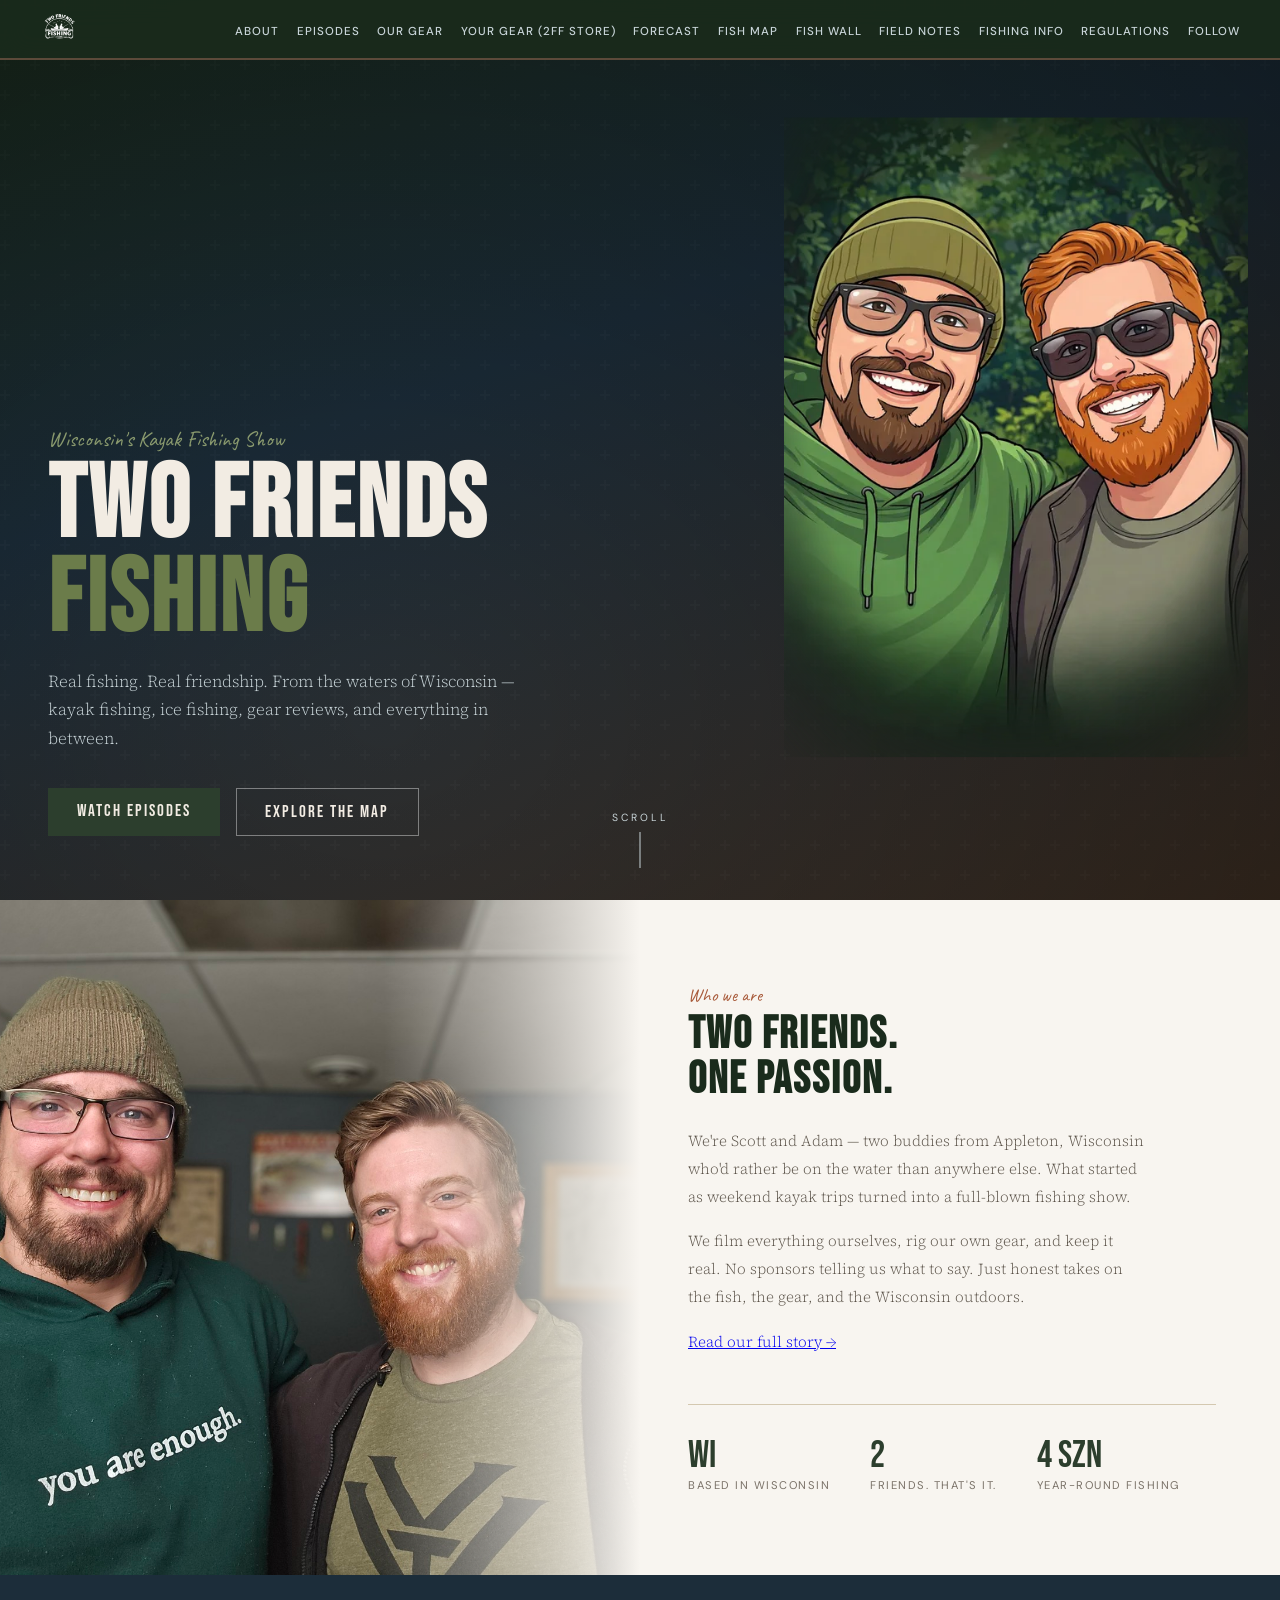
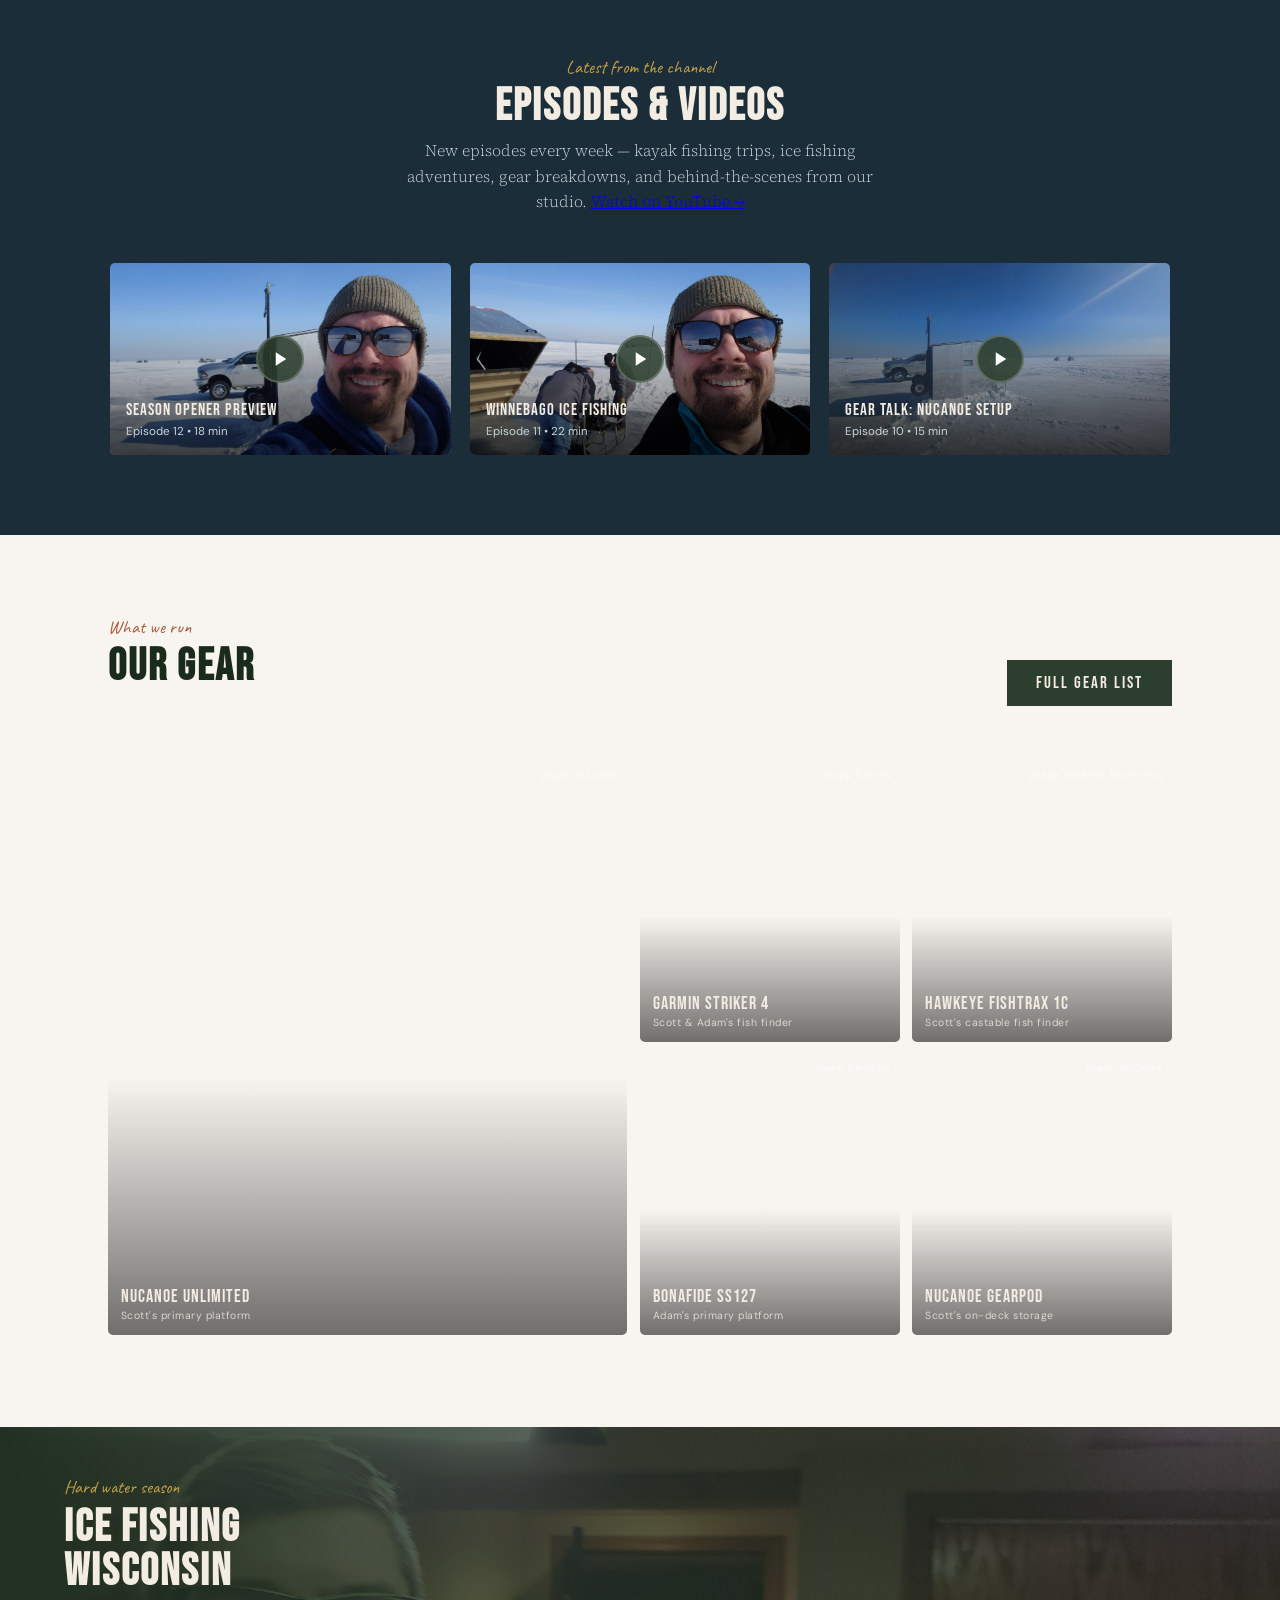
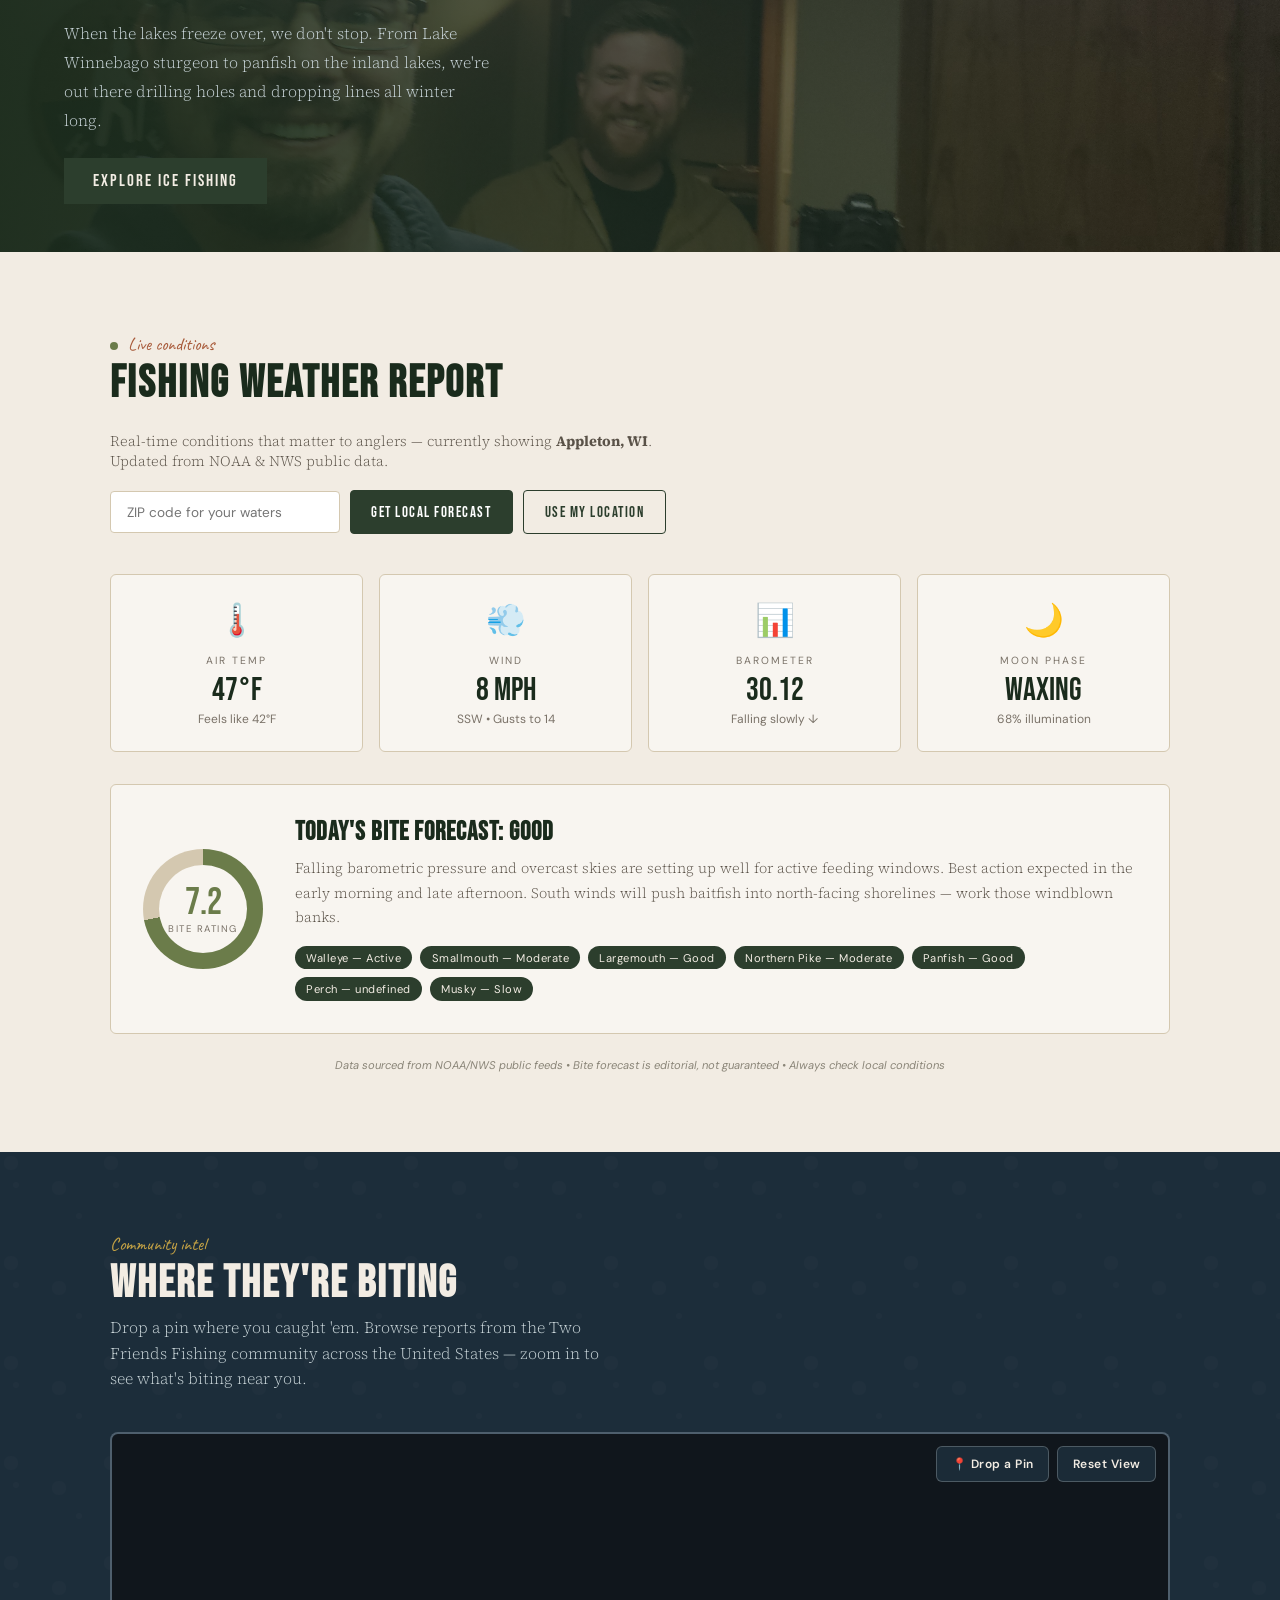
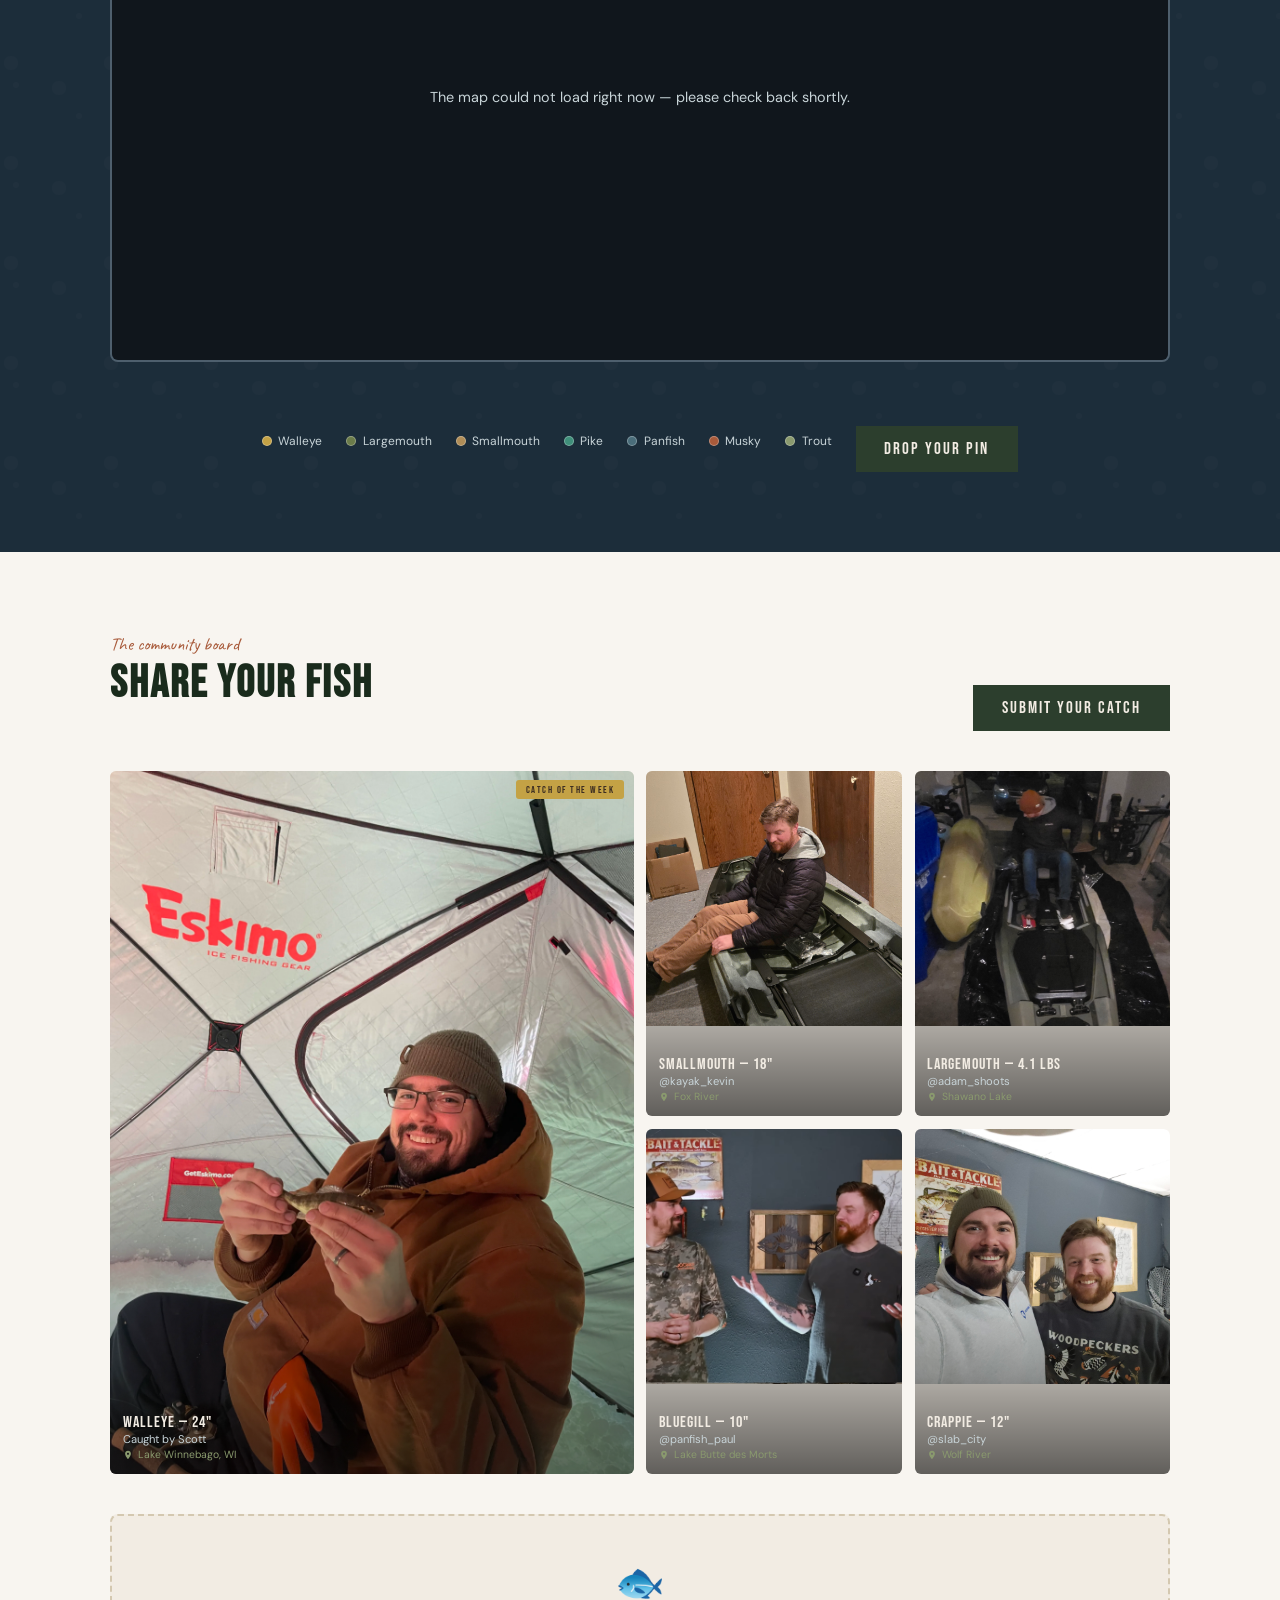
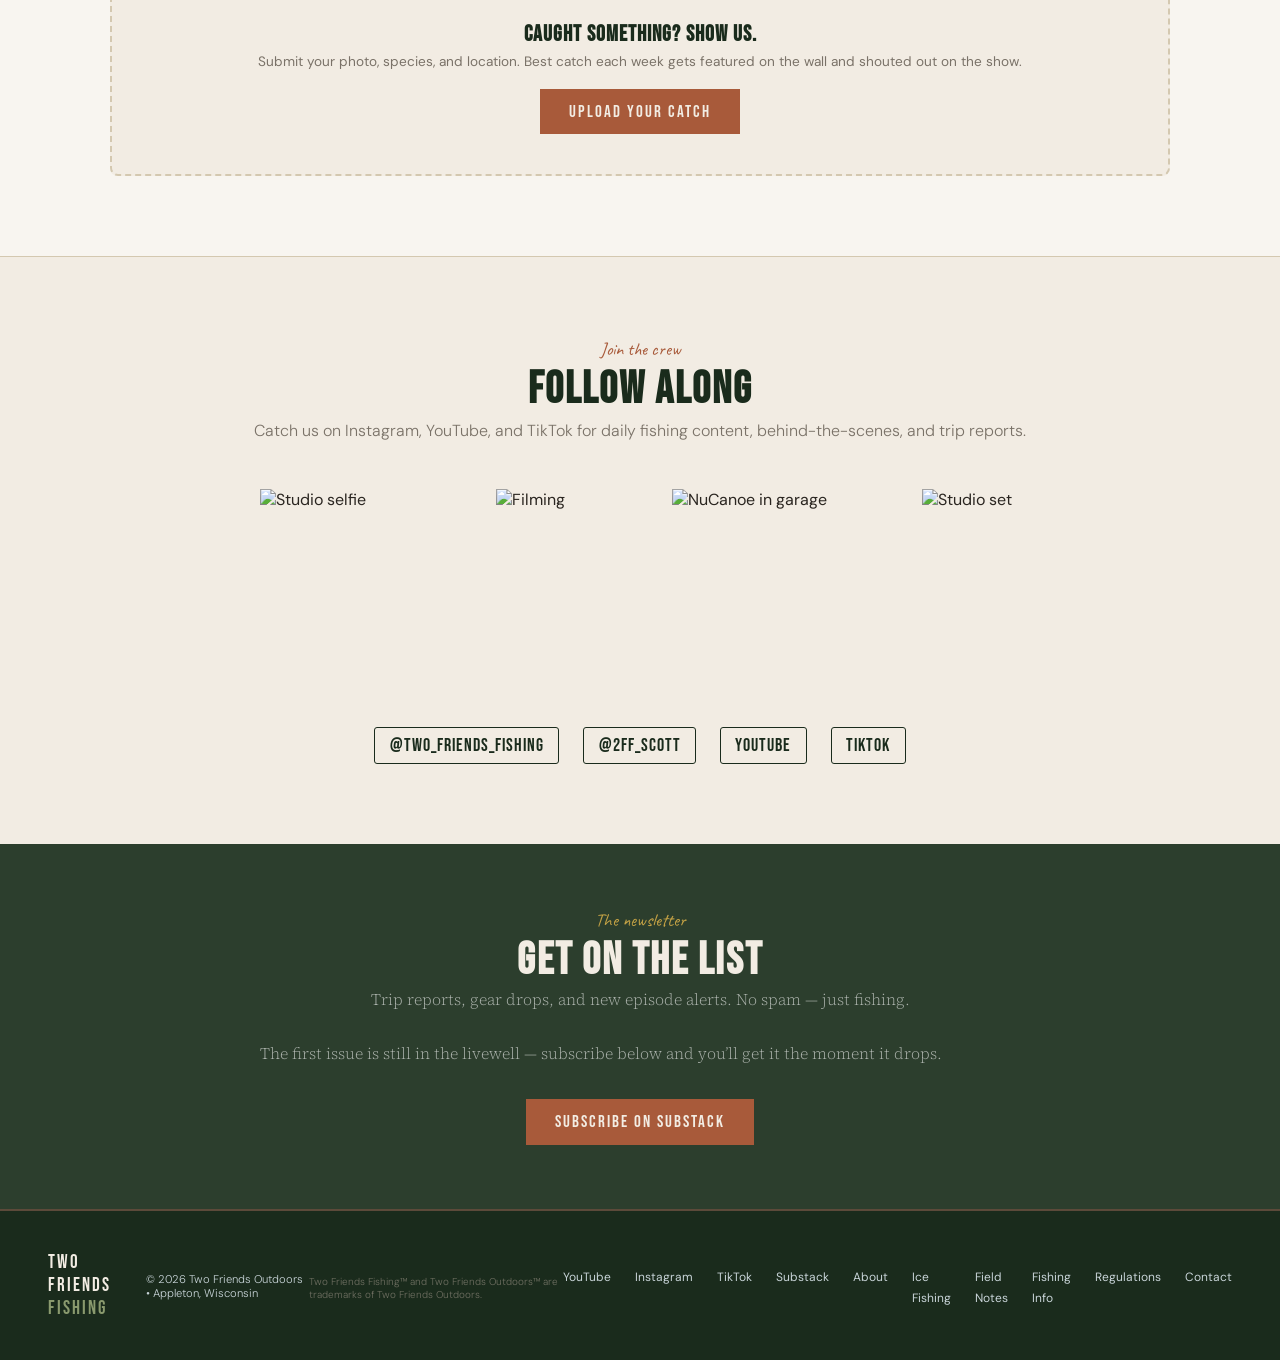
==== commit d574c041: "Nav: Gear renamed to Our Gear, add Your Gear (2FF Store) shop link (index)" ====
--- a/index.html
+++ b/index.html
@@ -9,7 +9,7 @@
 <link href="https://fonts.googleapis.com/css2?family=Bebas+Neue&family=Source+Serif+4:ital,wght@0,300;0,400;0,600;1,300&family=Caveat:wght@500;600&family=DM+Sans:wght@300;400;500;600&display=swap" rel="stylesheet">
 <link rel="stylesheet" href="https://unpkg.com/leaflet@1.9.4/dist/leaflet.css">
 <script src="https://unpkg.com/leaflet@1.9.4/dist/leaflet.js"></script>
-<link rel="stylesheet" href="styles.css?v=6">
+<link rel="stylesheet" href="styles.css?v=7">
 </head>
 <body>
 
@@ -18,7 +18,8 @@
   <ul class="nav-links">
     <li><a href="#about">About</a></li>
     <li><a href="#episodes">Episodes</a></li>
-    <li><a href="#gear">Gear</a></li>
+    <li><a href="#gear">Our Gear</a></li>
+    <li><a href="shop.html">Your Gear (2FF Store)</a></li>
     <li><a href="#weather">Forecast</a></li>
     <li><a href="#fishmap">Fish Map</a></li>
     <li><a href="#fishwall">Fish Wall</a></li>
@@ -987,6 +988,7 @@
     <a href="ice-fishing.html">Ice Fishing</a>
     <a href="field-notes.html">Field Notes</a>
     <a href="regulations.html">Regulations</a>
+    <a href="shop.html">Your Gear (2FF Store)</a>
   </div>
 </div>
 <button class="to-top" id="toTop" aria-label="Back to top">&uarr;</button>
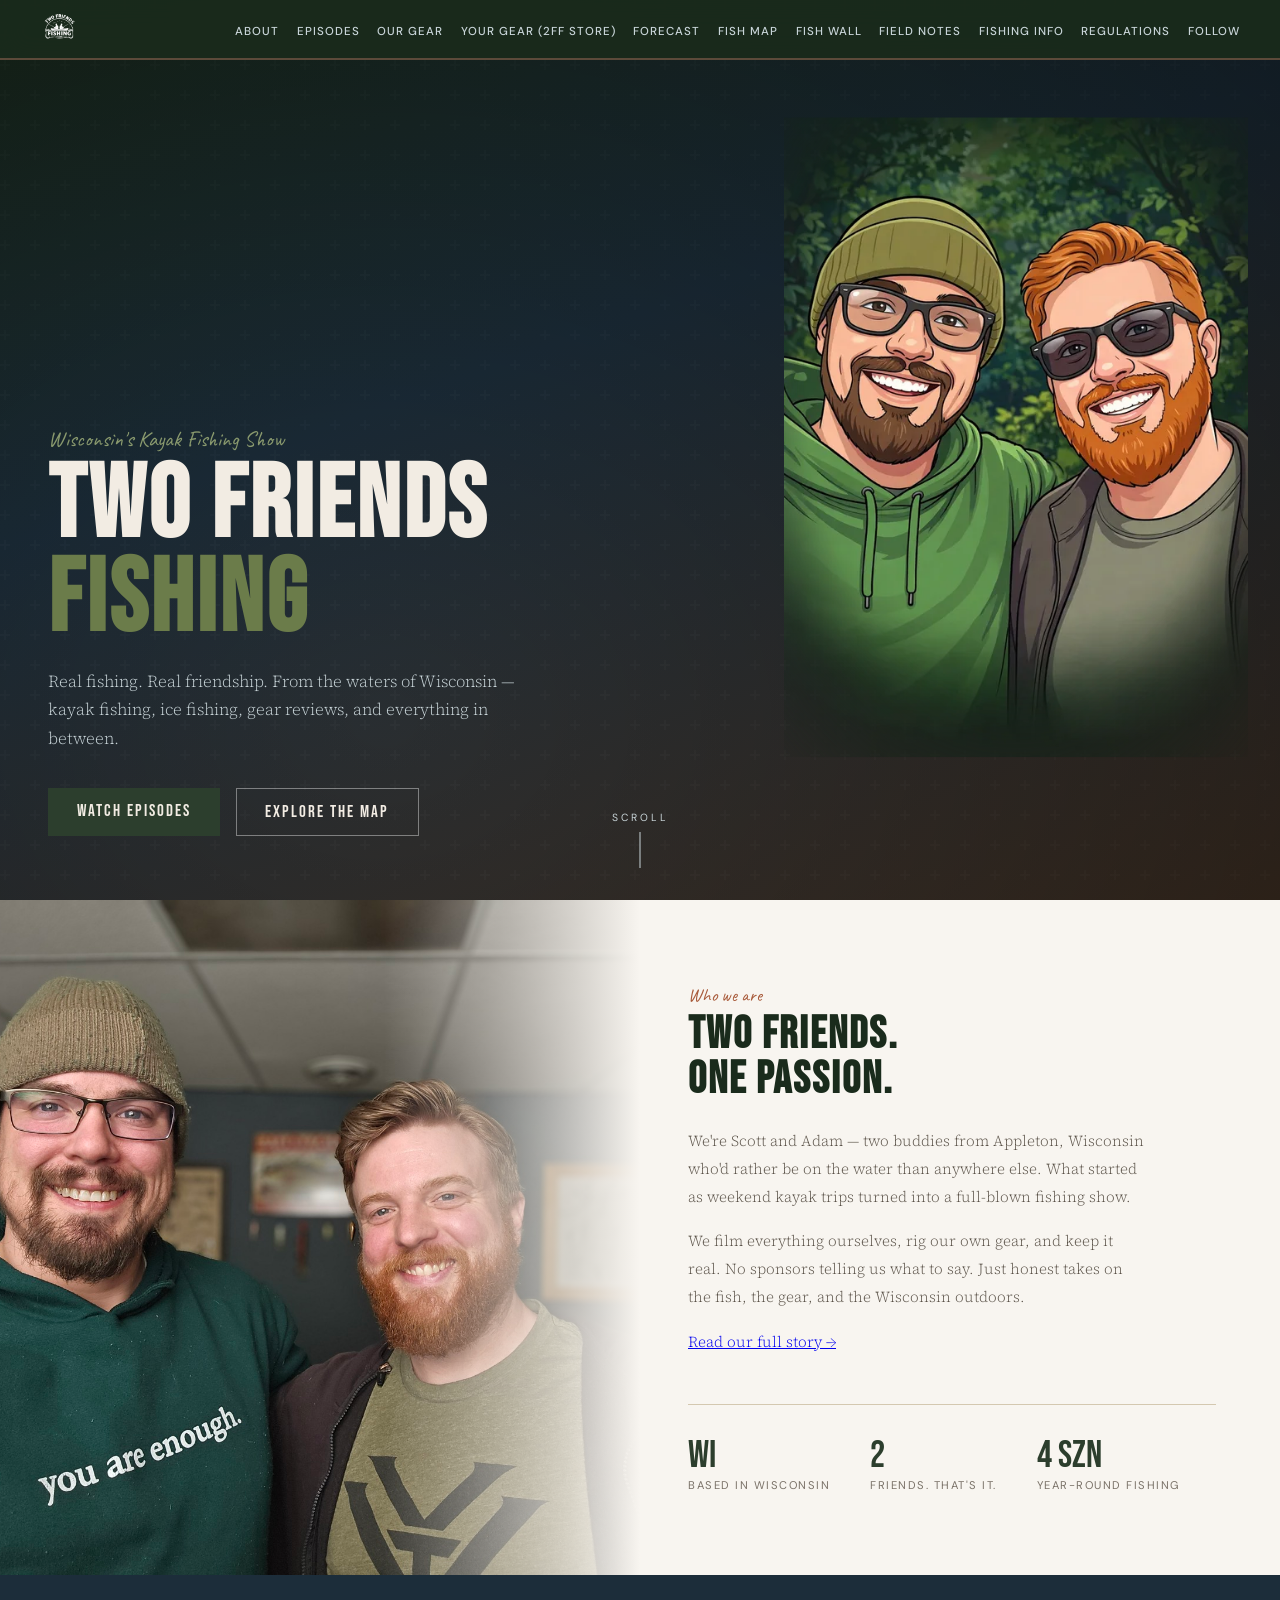
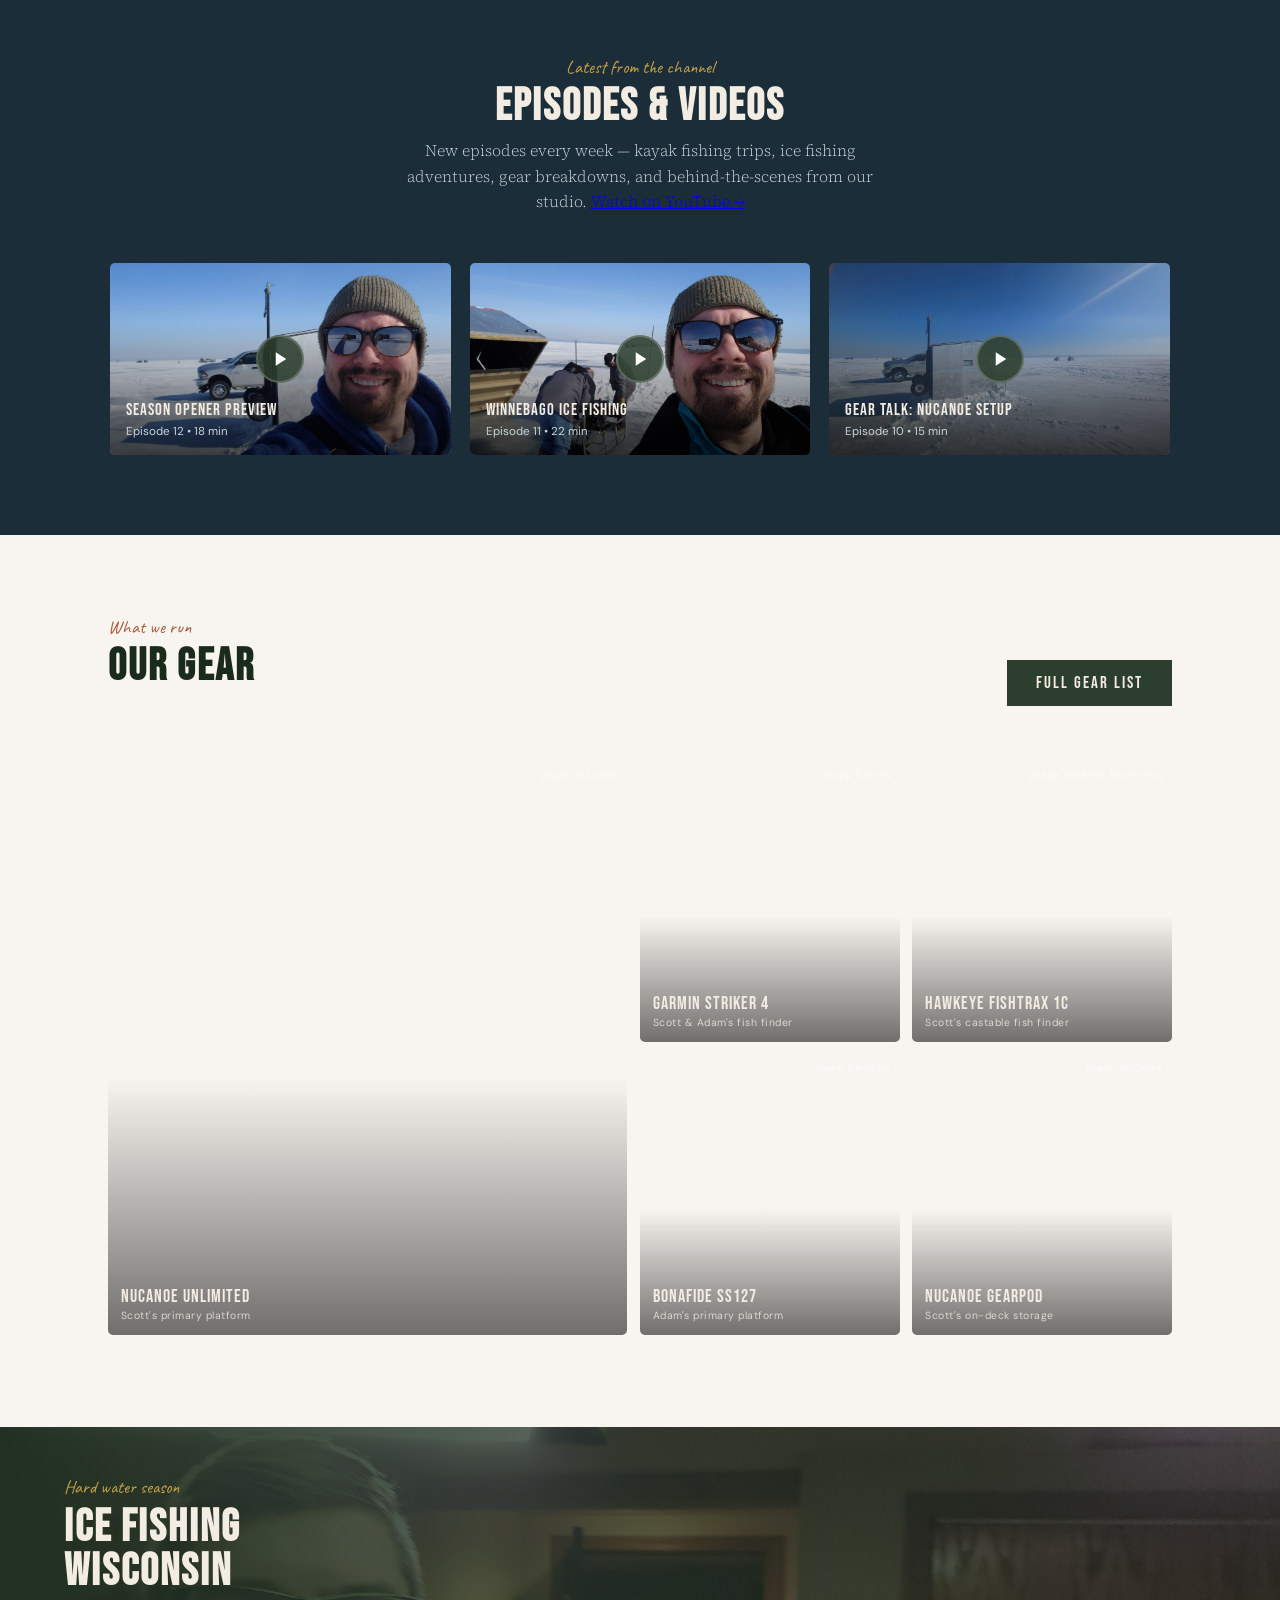
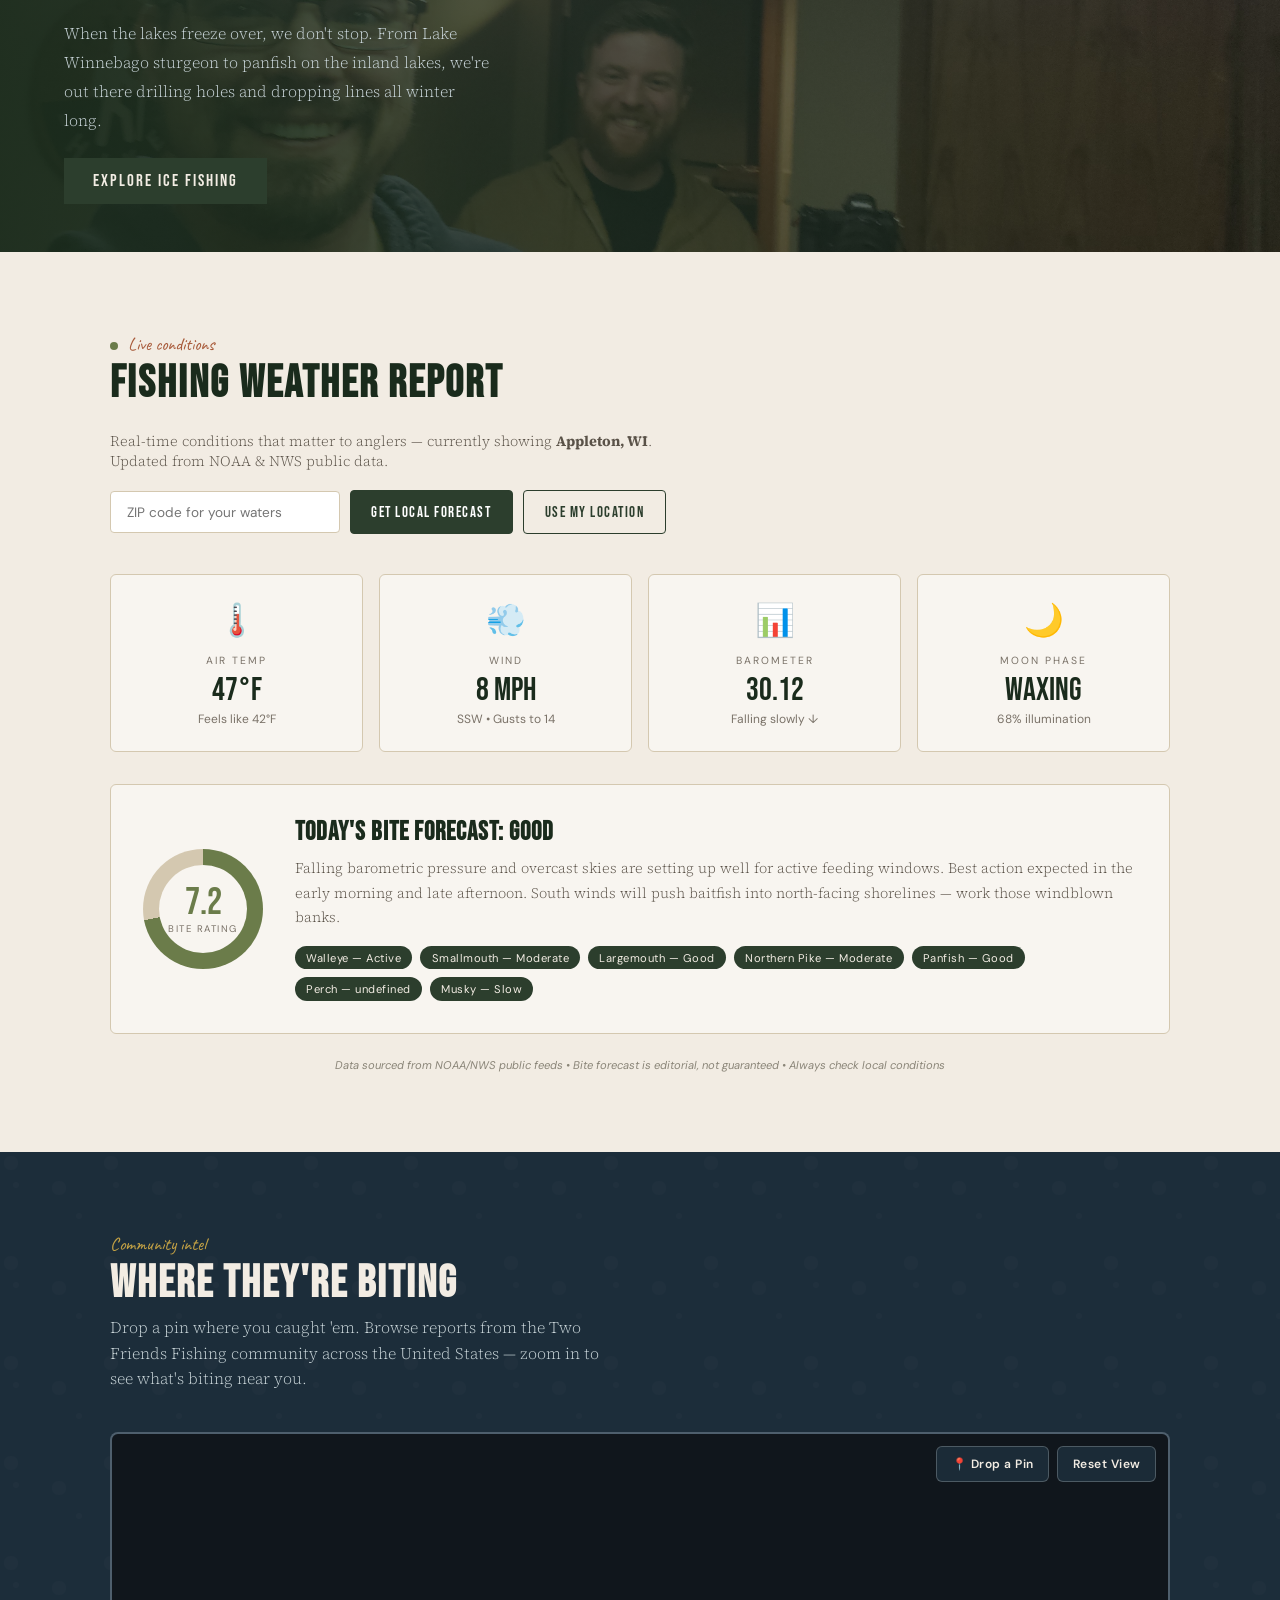
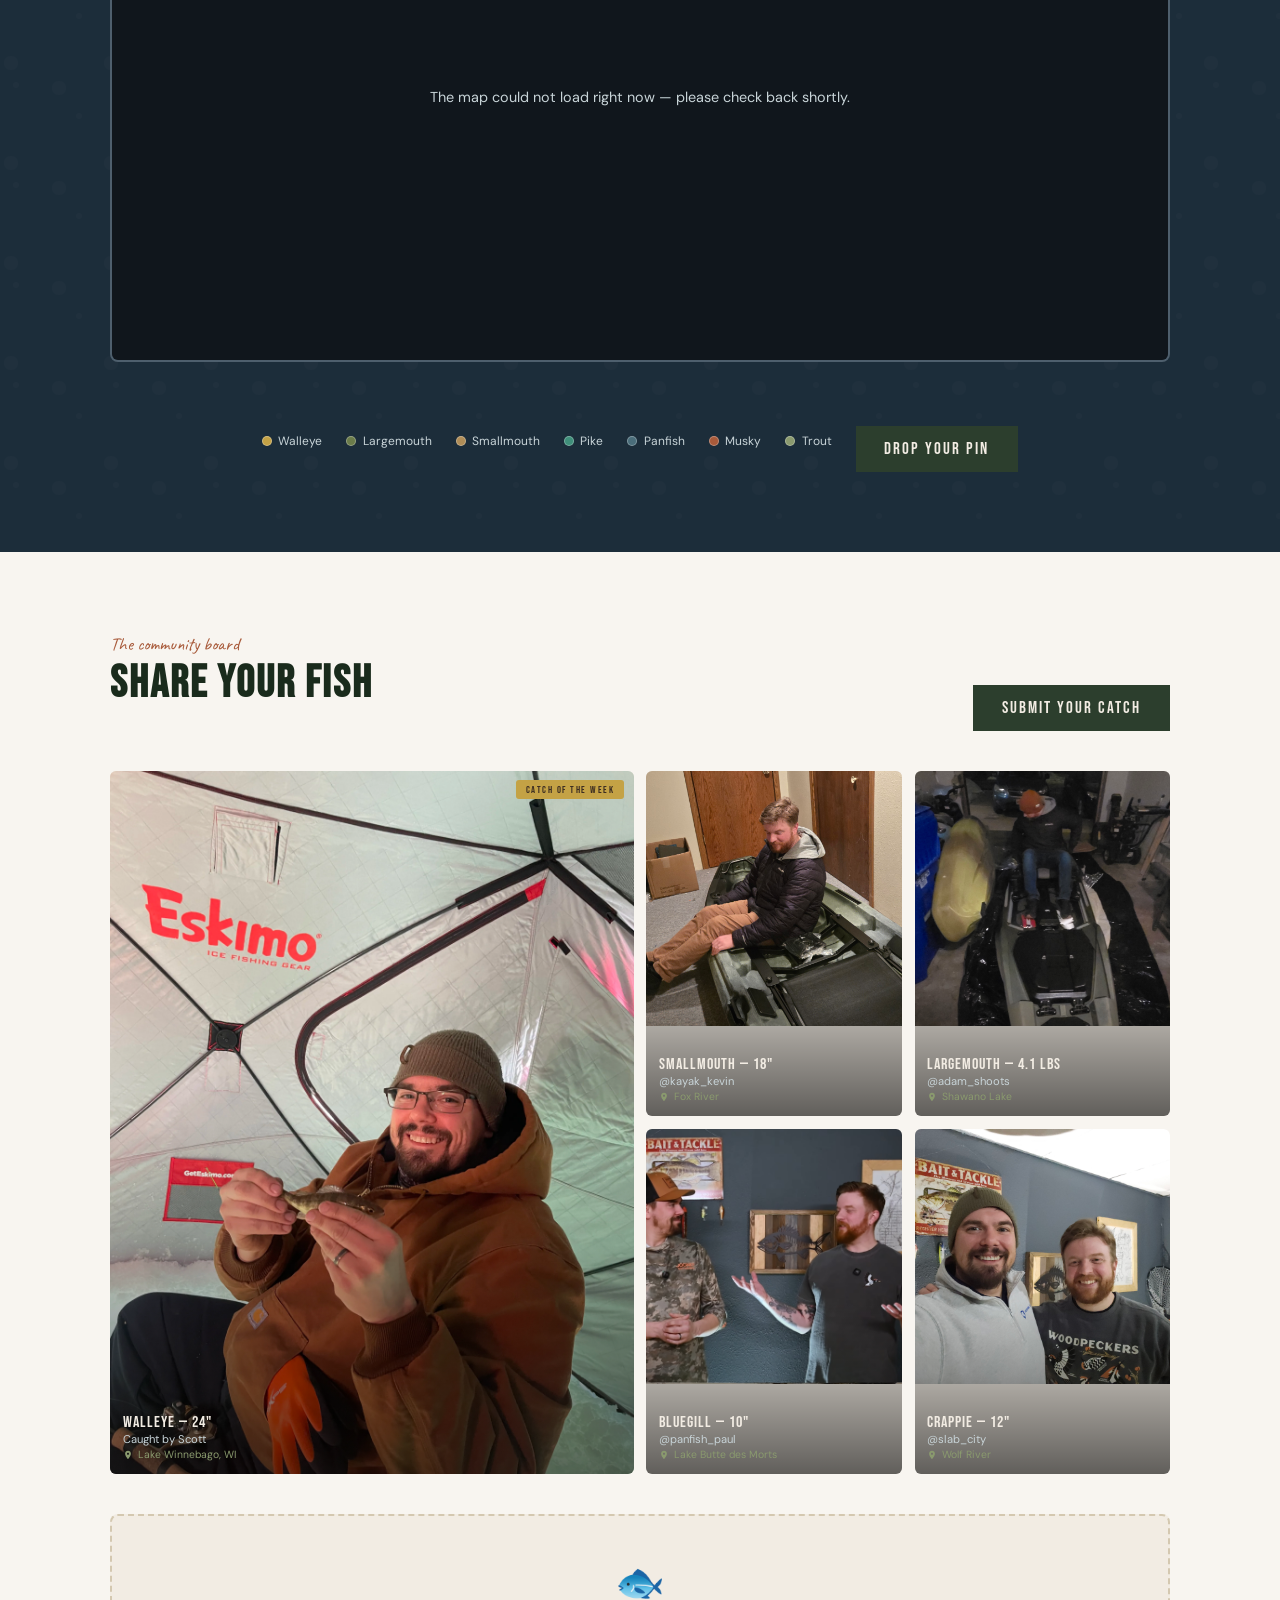
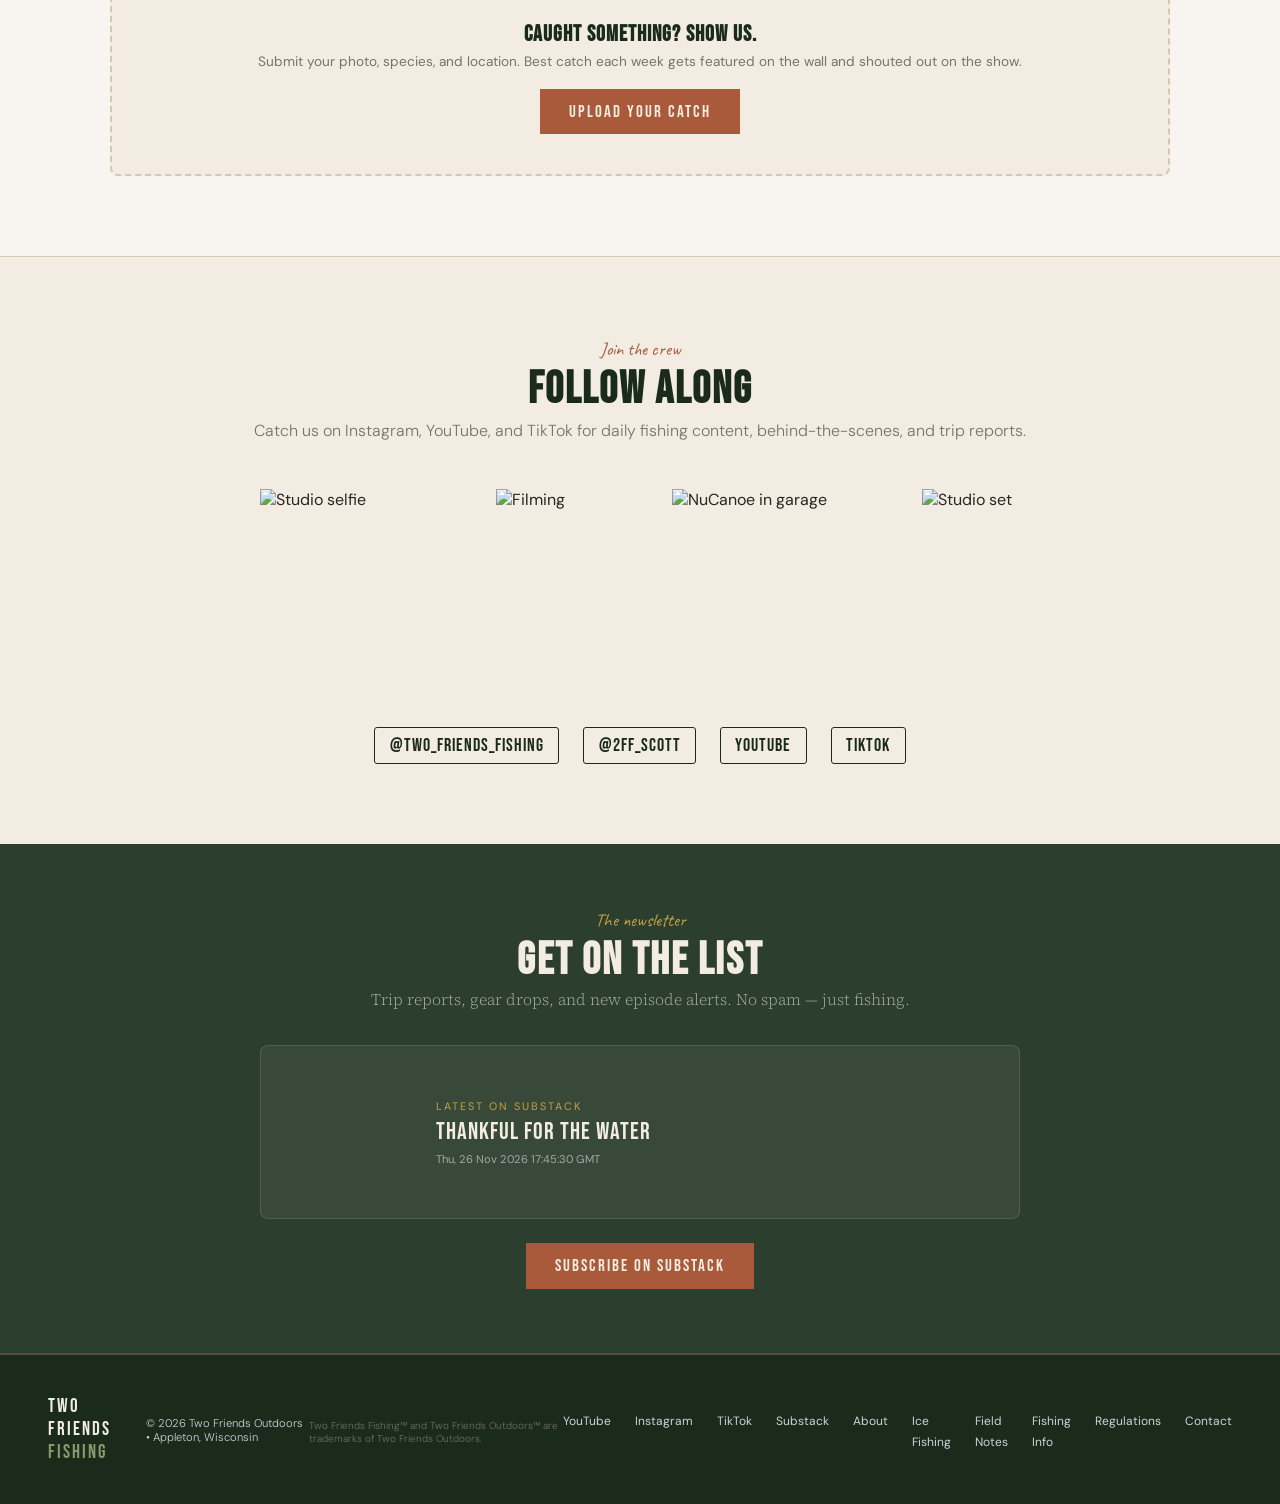
==== commit f1eb0bce: "Episodes: show 3 most recent YouTube videos; newsletter: featured latest Substack post thumbnail car" ====
--- a/index.html
+++ b/index.html
@@ -9,7 +9,7 @@
 <link href="https://fonts.googleapis.com/css2?family=Bebas+Neue&family=Source+Serif+4:ital,wght@0,300;0,400;0,600;1,300&family=Caveat:wght@500;600&family=DM+Sans:wght@300;400;500;600&display=swap" rel="stylesheet">
 <link rel="stylesheet" href="https://unpkg.com/leaflet@1.9.4/dist/leaflet.css">
 <script src="https://unpkg.com/leaflet@1.9.4/dist/leaflet.js"></script>
-<link rel="stylesheet" href="styles.css?v=7">
+<link rel="stylesheet" href="styles.css?v=8">
 </head>
 <body>
 
@@ -317,6 +317,7 @@
   <h2 class="section-title">GET ON THE LIST</h2>
   <p>Trip reports, tackle breakdowns, and the stories that didn't make the video — delivered by Substack. No spam, just fishing.</p>
   <div class="substack-posts"></div>
+  <div class="substack-latest"></div>
   <a class="btn btn-ember" href="https://twofriendsfishing.substack.com/subscribe" target="_blank" rel="noopener">Subscribe on Substack</a>
 </section>
 
@@ -678,7 +679,7 @@
 }
 
 function paintVideos(grid, items) {
-  grid.innerHTML = items.map(function (v) {
+  grid.innerHTML = items.slice(0, 3).map(function (v) {
     var safeTitle = _escapeHtml(v.title);
     return '<div class="video-card" onclick="window.open(\'' + v.url + '\',\'_blank\')">' +
       '<img src="' + v.thumb + '" alt="' + safeTitle + '" loading="lazy">' +
@@ -699,7 +700,7 @@
     }
     var playlistId = "UU" + site.youtube_channel_id.slice(2);
     var url = "https://www.googleapis.com/youtube/v3/playlistItems?part=snippet,contentDetails" +
-      "&playlistId=" + playlistId + "&maxResults=9&key=" + site.youtube_api_key;
+      "&playlistId=" + playlistId + "&maxResults=3&key=" + site.youtube_api_key;
     fetch(url).then(function (r) { if (!r.ok) throw new Error("yt " + r.status); return r.json(); })
       .then(function (j) {
         var items = (j.items || []).map(function (it) {
@@ -837,7 +838,7 @@
     if (videoGrid) {
       renderChannelVideos(videoGrid, site).catch(function () {
         if (episodes.length) {
-          videoGrid.innerHTML = episodes.map(ep => `
+          videoGrid.innerHTML = episodes.slice(0, 3).map(ep => `
         <div class="video-card" ${ep.youtube_url ? `onclick="window.open('${ep.youtube_url}','_blank')"` : ''}>
           <img src="${ep.thumbnail}" alt="${ep.title}">
           <div class="play-icon"><svg viewBox="0 0 24 24"><polygon points="5,3 19,12 5,21"/></svg></div>
@@ -907,14 +908,29 @@
 
     // ── Substack previews ──
     const subPosts = document.querySelector('.substack-posts');
+    const subLatest = document.querySelector('.substack-latest');
     if (subPosts) {
       if (substack && substack.length) {
-        subPosts.innerHTML = substack.slice(0, 3).map(p => `
+        // Featured latest post (thumbnail card) + older posts as text list.
+        const latest = substack[0];
+        if (subLatest && latest) {
+          subLatest.innerHTML = `
+          <a class="substack-latest-card" href="${escHtml(latest.link)}" target="_blank" rel="noopener">
+            ${latest.thumbnail ? `<img src="${escHtml(latest.thumbnail)}" alt="${escHtml(latest.title)}" loading="lazy">` : ''}
+            <div class="substack-latest-body">
+              <div class="substack-latest-label">Latest on Substack</div>
+              <div class="substack-latest-title">${escHtml(latest.title)}</div>
+              <div class="substack-latest-date">${escHtml(latest.pubDate || '')}</div>
+            </div>
+          </a>`;
+        }
+        const older = substack.slice(1, 4);
+        subPosts.innerHTML = older.length ? older.map(p => `
           <a class="substack-post" href="${escHtml(p.link)}" target="_blank" rel="noopener">
             <div class="substack-post-title">${escHtml(p.title)}</div>
             <div class="substack-post-date">${escHtml(p.pubDate || '')}</div>
             ${p.excerpt ? `<div class="substack-post-excerpt">${escHtml(p.excerpt)}</div>` : ''}
-          </a>`).join('');
+          </a>`).join('') : '';
       } else {
         subPosts.innerHTML = '<p class="substack-empty">The first issue is still in the livewell — subscribe below and you\u2019ll get it the moment it drops.</p>';
       }
--- a/styles.css
+++ b/styles.css
@@ -203,6 +203,13 @@
 .substack-post-date{font-size:.7rem;color:var(--lake-fog);opacity:.7;margin-bottom:.5rem}
 .substack-post-excerpt{font-family:'Source Serif 4',serif;font-size:.92rem;color:rgba(255,255,255,.72);font-weight:300;line-height:1.6}
 .substack-empty{font-family:'Source Serif 4',serif;color:rgba(255,255,255,.6);font-weight:300;margin-bottom:2rem}
+.substack-latest{max-width:760px;margin:0 auto 1.5rem;text-align:left}
+.substack-latest-card{display:flex;gap:1.2rem;align-items:center;background:rgba(255,255,255,.06);border:1px solid rgba(255,255,255,.12);border-radius:8px;padding:1rem;text-decoration:none;transition:background .3s,border-color .3s}
+.substack-latest-card:hover{background:rgba(255,255,255,.1);border-color:var(--walleye-gold)}
+.substack-latest-card img{width:140px;height:140px;object-fit:cover;border-radius:5px;flex-shrink:0}
+.substack-latest-label{font-size:.68rem;letter-spacing:2px;text-transform:uppercase;color:var(--walleye-gold);margin-bottom:.3rem}
+.substack-latest-title{font-family:'Bebas Neue',sans-serif;font-size:1.5rem;letter-spacing:1px;color:var(--cream);line-height:1.2}
+.substack-latest-date{font-size:.7rem;color:var(--lake-fog);opacity:.7;margin-top:.3rem}
 .newsletter .btn-ember{display:inline-block;text-decoration:none}
 
 /* FISH WALL */
@@ -289,6 +296,8 @@
   .weather-grid{grid-template-columns:1fr 1fr}
   .fishwall-grid{grid-template-columns:1fr}.fish-card.featured{grid-column:span 1}
   .newsletter-form{flex-direction:column}.newsletter-form input{border-right:1px solid rgba(255,255,255,.2)}
+  .substack-latest-card{flex-direction:column;align-items:flex-start}
+  .substack-latest-card img{width:100%;height:auto;aspect-ratio:16/9}
   .social-grid{grid-template-columns:1fr 1fr}
   .map-container{aspect-ratio:4/3}
 }
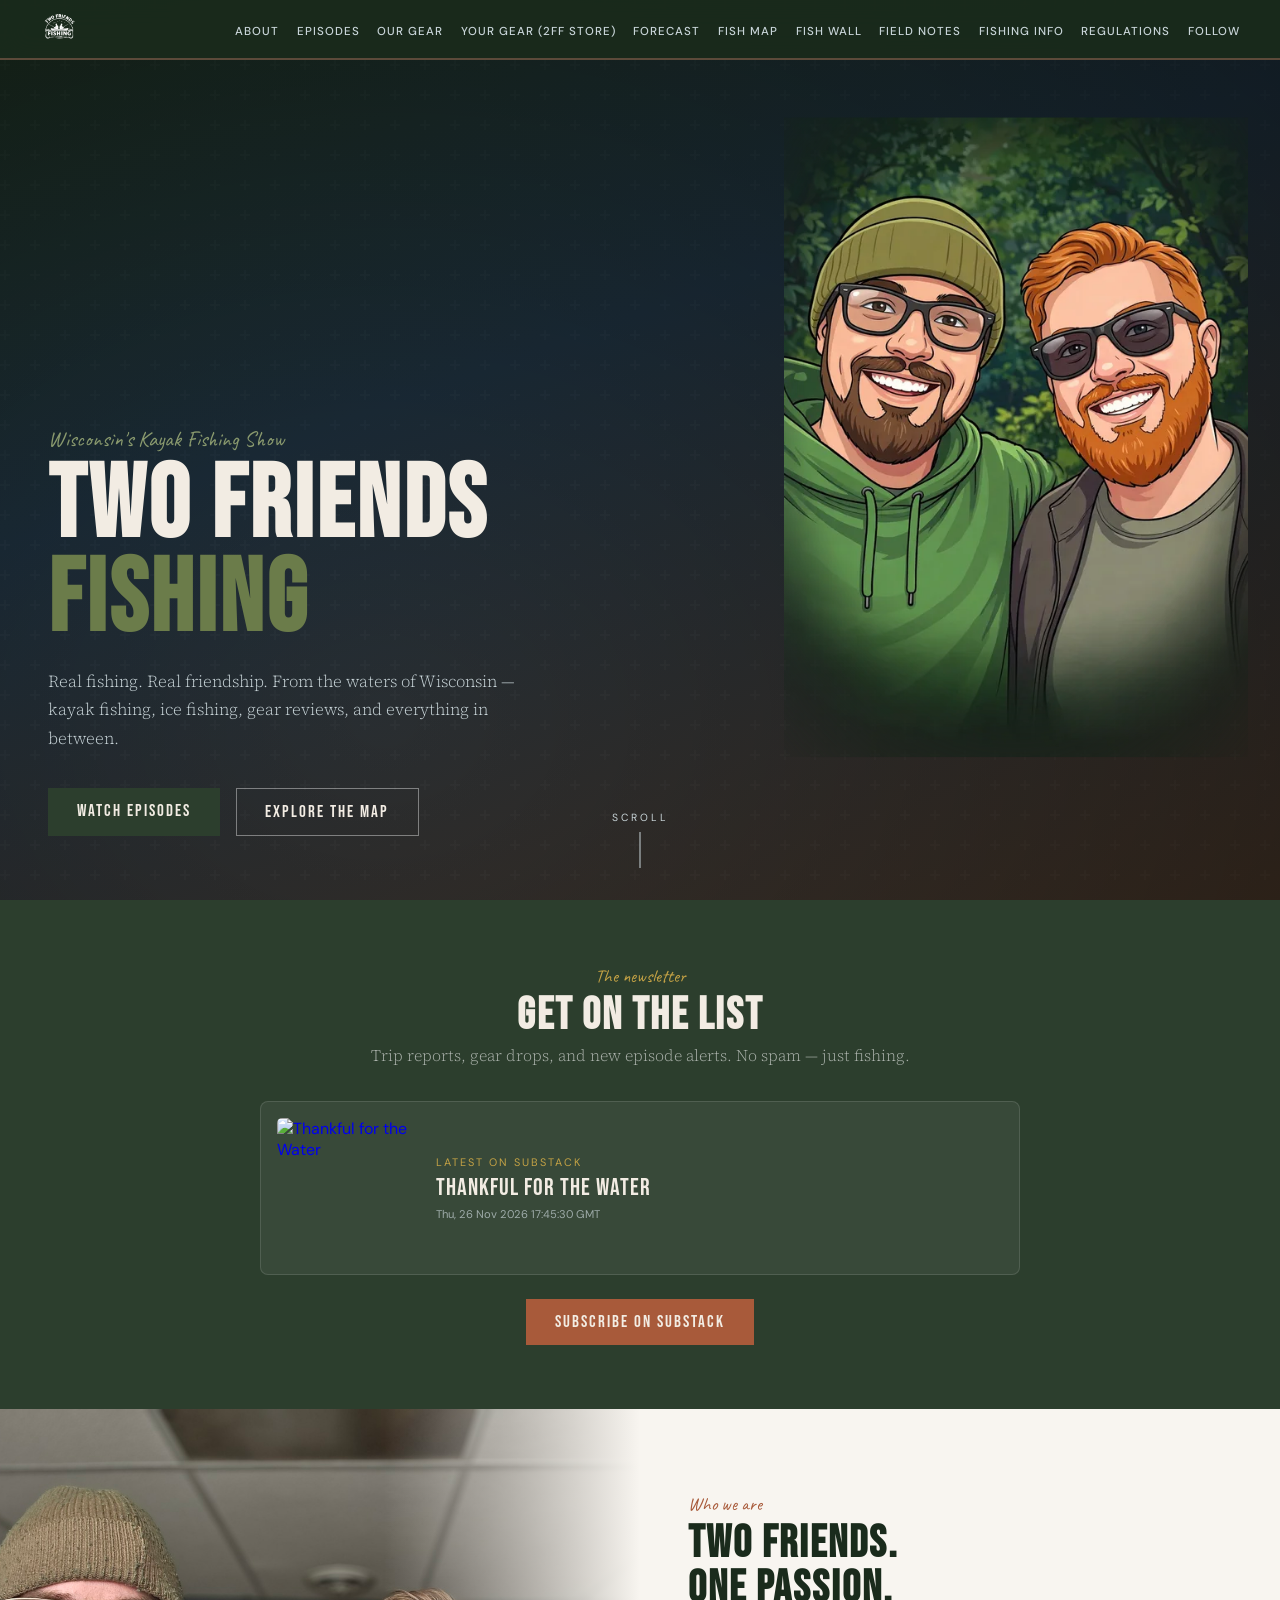
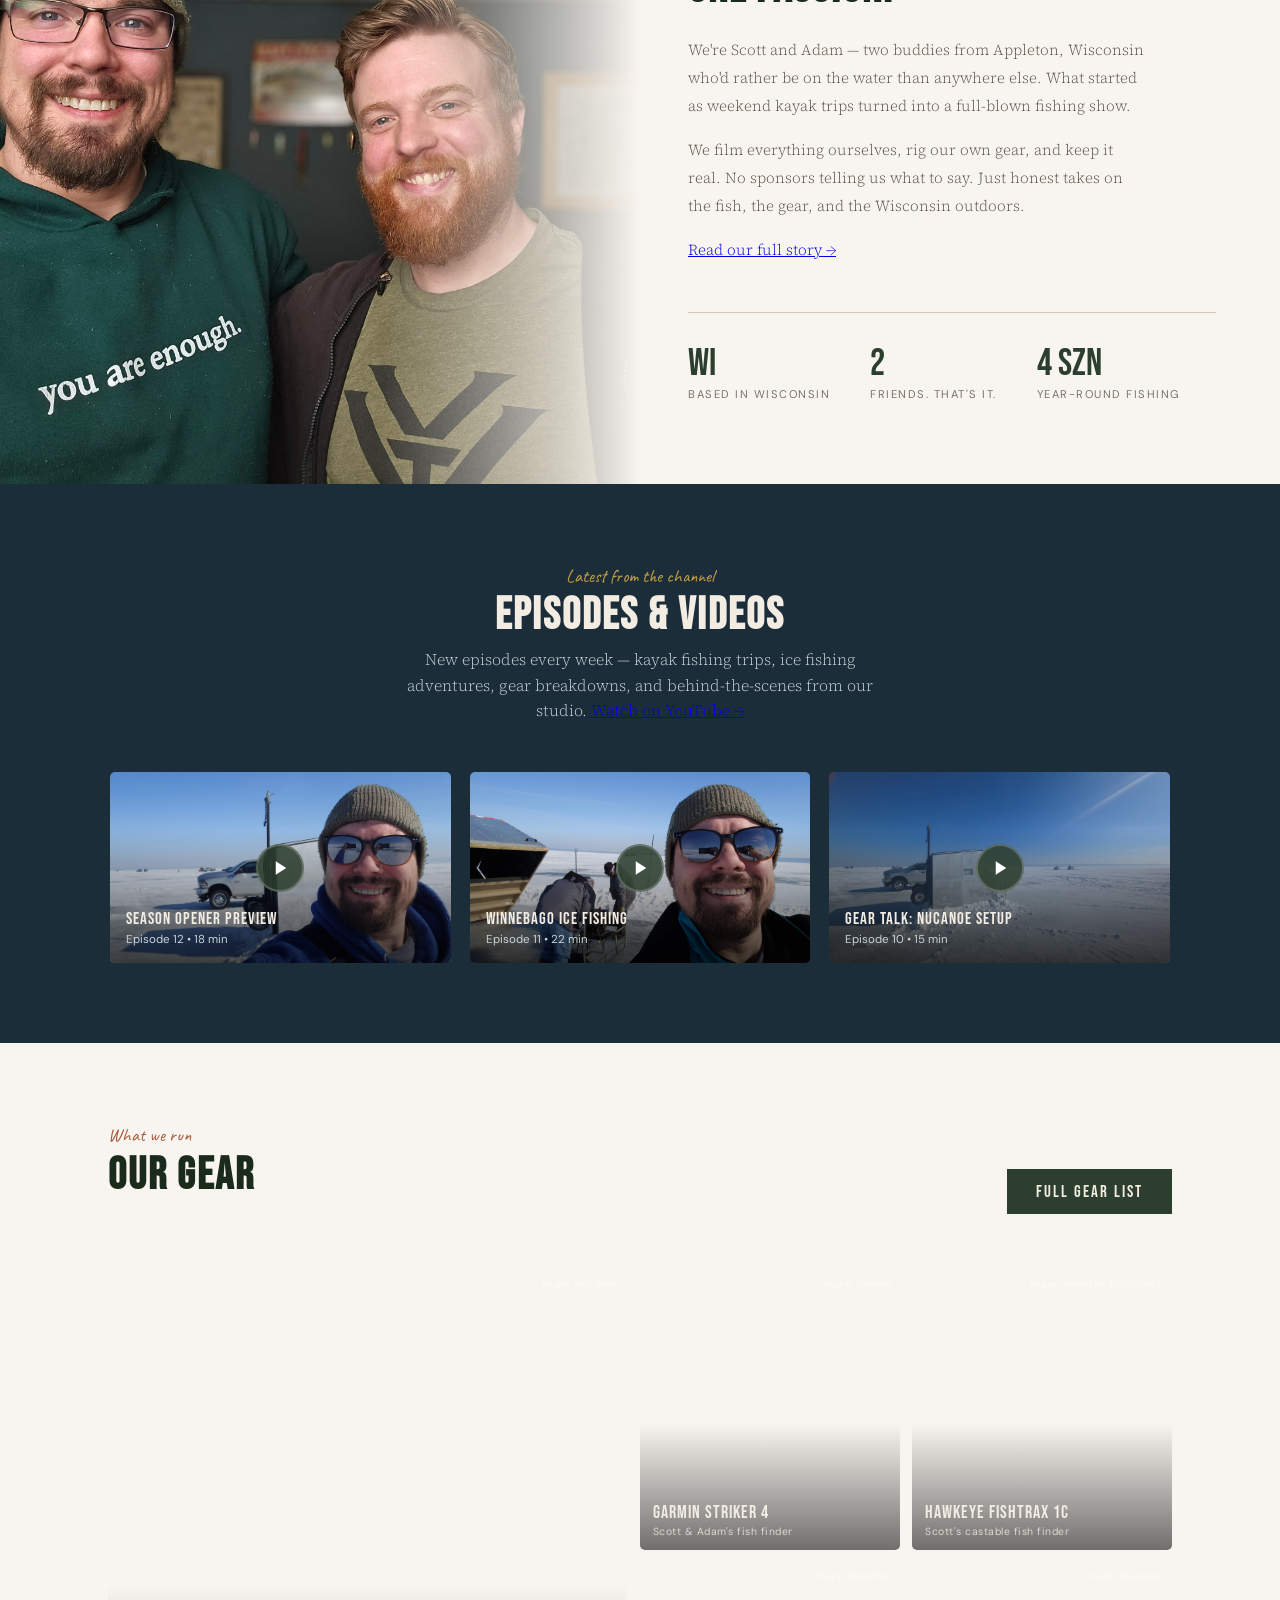
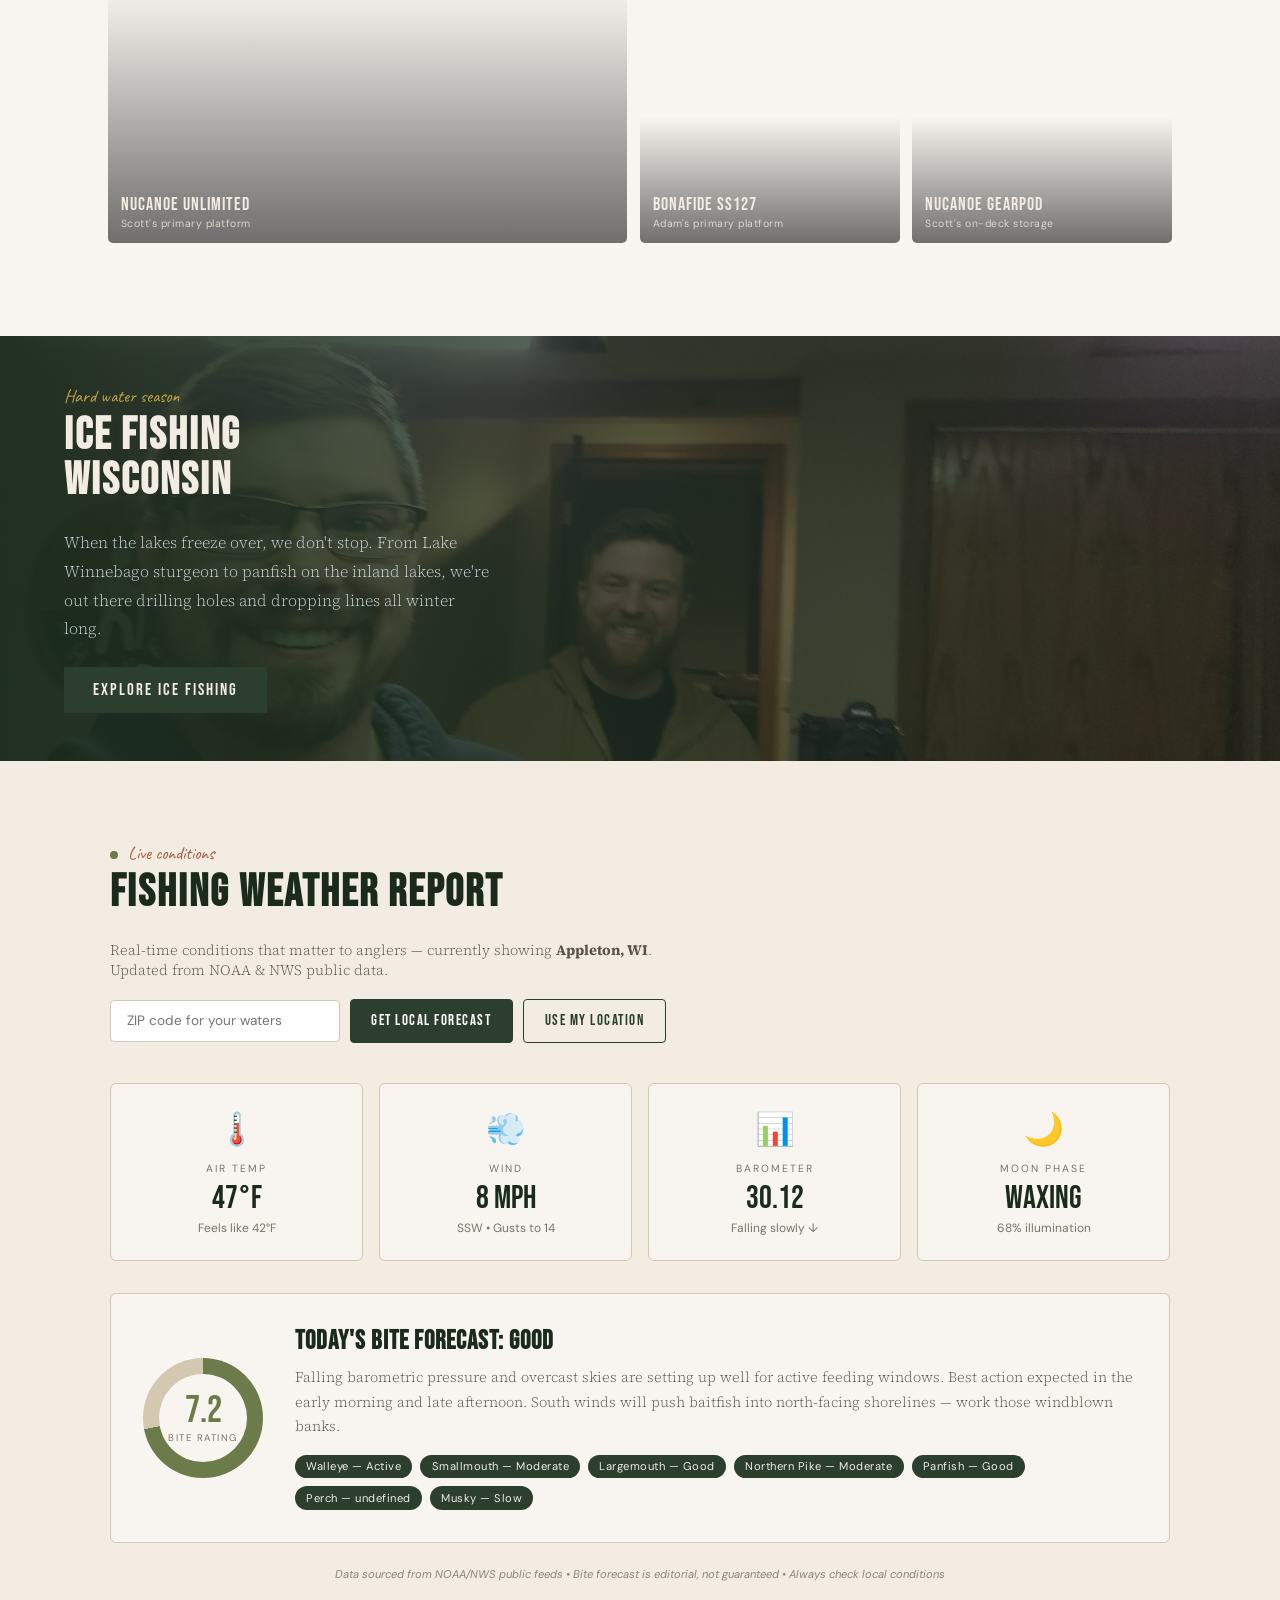
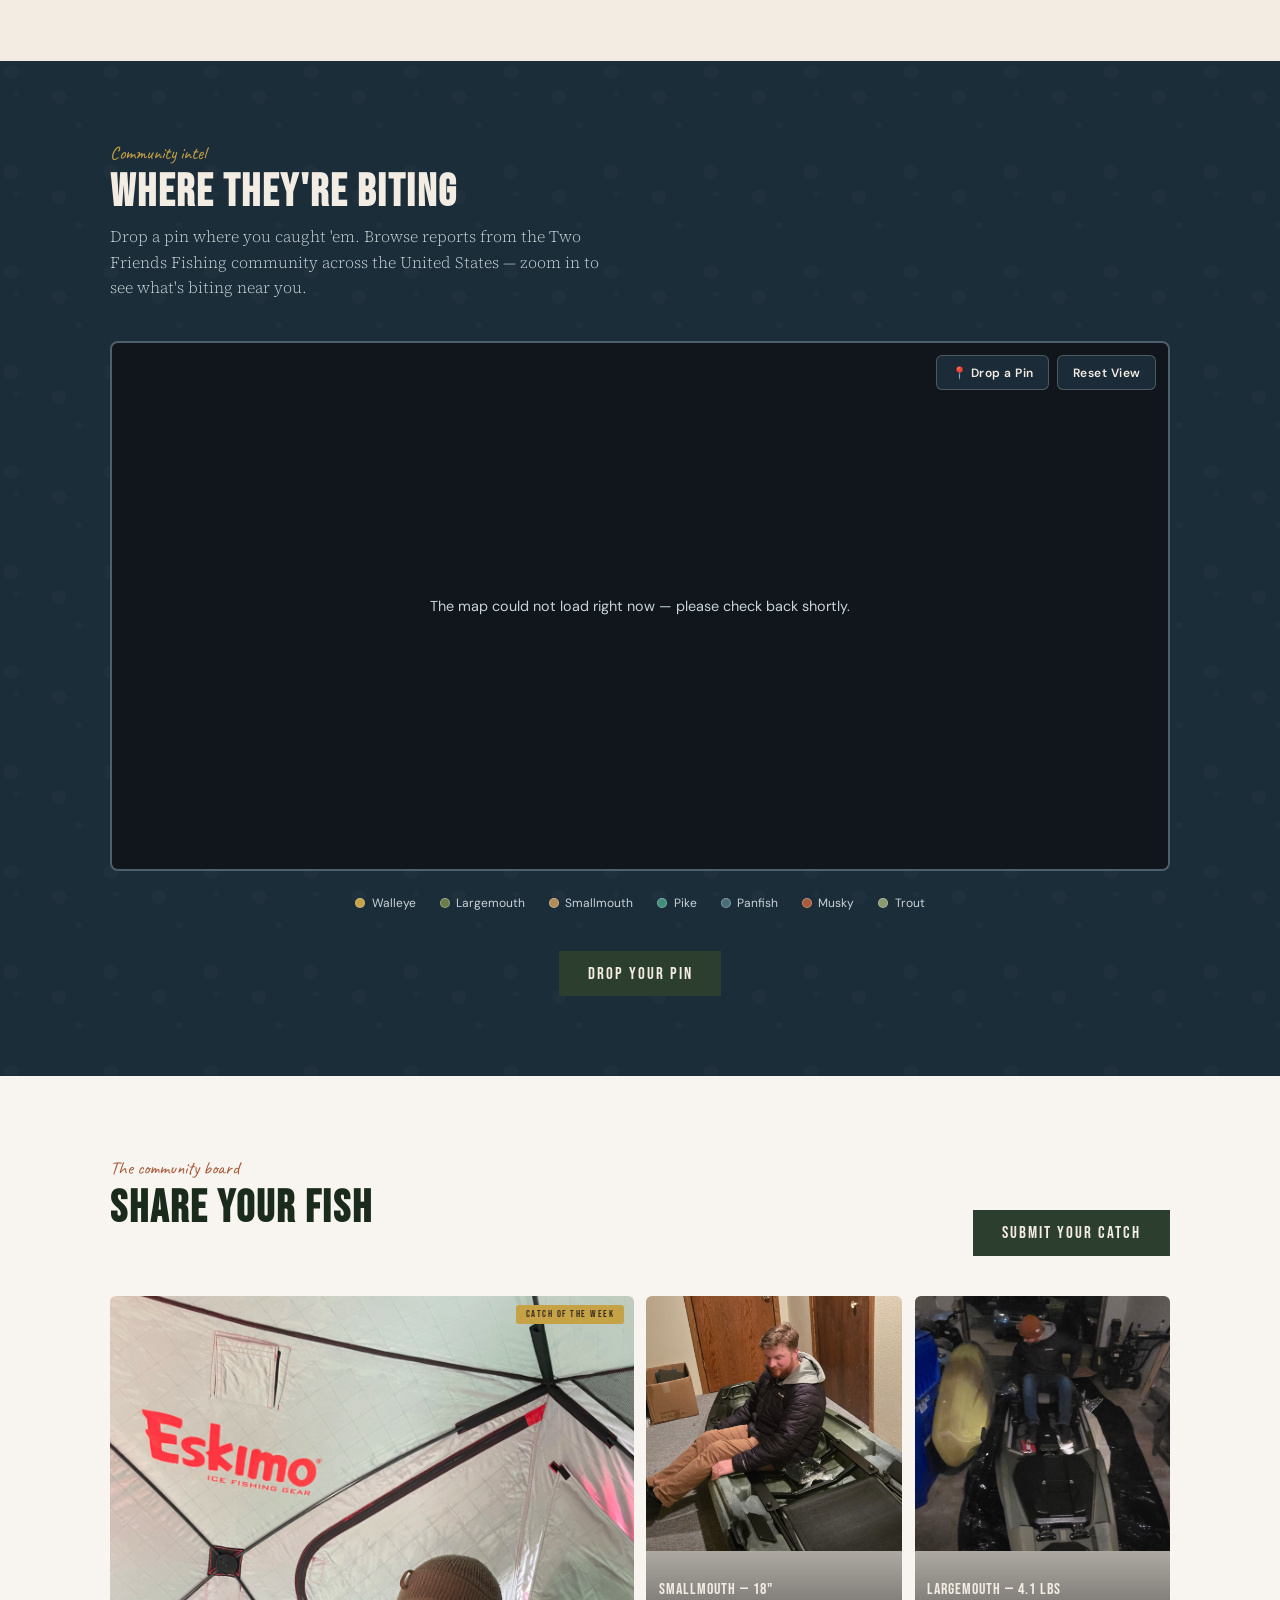
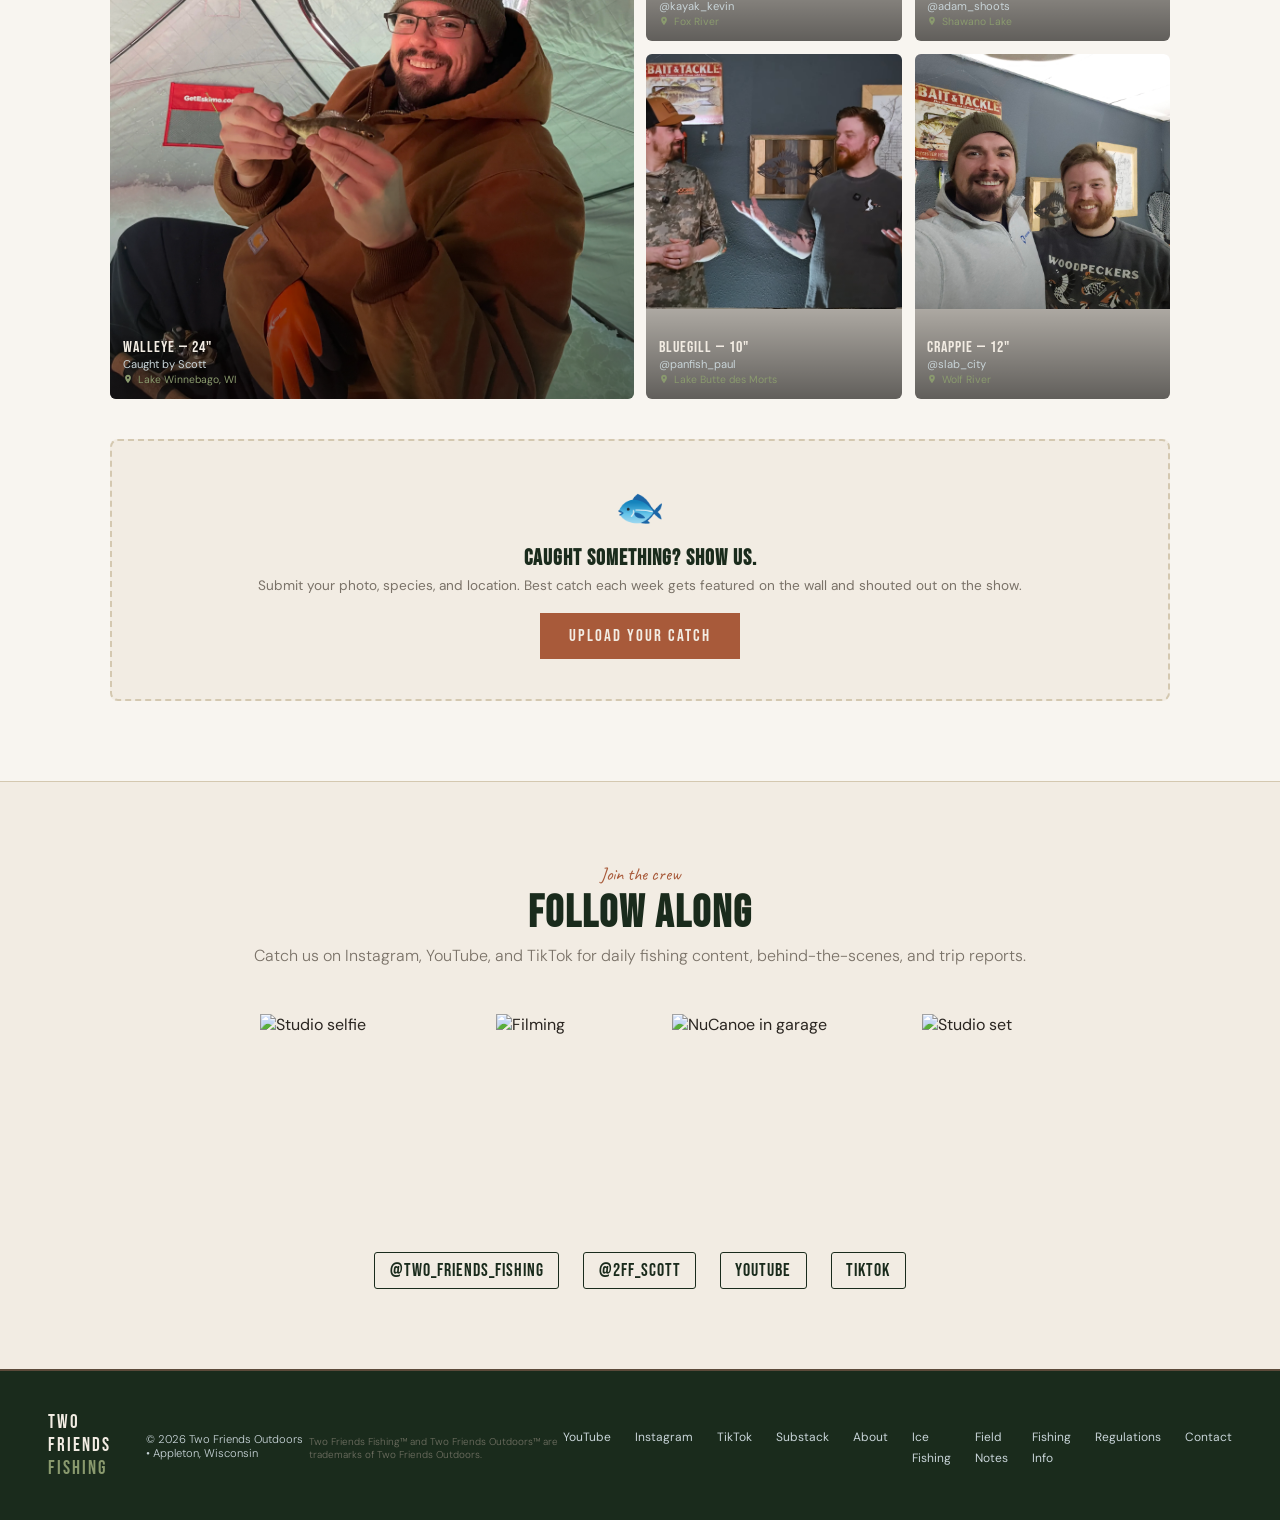
==== commit 7442ae91: "Move newsletter section below hero and above About; fix duplicate map-legend div" ====
--- a/index.html
+++ b/index.html
@@ -9,7 +9,7 @@
 <link href="https://fonts.googleapis.com/css2?family=Bebas+Neue&family=Source+Serif+4:ital,wght@0,300;0,400;0,600;1,300&family=Caveat:wght@500;600&family=DM+Sans:wght@300;400;500;600&display=swap" rel="stylesheet">
 <link rel="stylesheet" href="https://unpkg.com/leaflet@1.9.4/dist/leaflet.css">
 <script src="https://unpkg.com/leaflet@1.9.4/dist/leaflet.js"></script>
-<link rel="stylesheet" href="styles.css?v=8">
+<link rel="stylesheet" href="styles.css?v=9">
 </head>
 <body>
 
@@ -51,6 +51,16 @@
   <div class="hero-scroll">Scroll</div>
 </section>
 
+<!-- NEWSLETTER -->
+<section class="newsletter" id="newsletter">
+  <div class="section-tag" style="color:var(--walleye-gold)">The newsletter</div>
+  <h2 class="section-title">GET ON THE LIST</h2>
+  <p>Trip reports, tackle breakdowns, and the stories that didn't make the video — delivered by Substack. No spam, just fishing.</p>
+  <div class="substack-posts"></div>
+  <div class="substack-latest"></div>
+  <a class="btn btn-ember" href="https://twofriendsfishing.substack.com/subscribe" target="_blank" rel="noopener">Subscribe on Substack</a>
+</section>
+
 <!-- ABOUT -->
 <section class="about" id="about">
   <div class="about-image">
@@ -210,7 +220,7 @@
       </div>
       <div class="map-hint" id="mapHint">Click anywhere on the map to place your pin</div>
     </div>
-    <div class="map-legend">    <div class="map-legend">
+    <div class="map-legend">
       <div class="legend-item"><div class="legend-dot" style="background:var(--walleye-gold)"></div> Walleye</div>
       <div class="legend-item"><div class="legend-dot" style="background:#6b7c4a"></div> Largemouth</div>
       <div class="legend-item"><div class="legend-dot" style="background:#b08d57"></div> Smallmouth</div>
@@ -311,16 +321,6 @@
   </div>
 </section>
 
-<!-- NEWSLETTER -->
-<section class="newsletter" id="newsletter">
-  <div class="section-tag" style="color:var(--walleye-gold)">The newsletter</div>
-  <h2 class="section-title">GET ON THE LIST</h2>
-  <p>Trip reports, tackle breakdowns, and the stories that didn't make the video — delivered by Substack. No spam, just fishing.</p>
-  <div class="substack-posts"></div>
-  <div class="substack-latest"></div>
-  <a class="btn btn-ember" href="https://twofriendsfishing.substack.com/subscribe" target="_blank" rel="noopener">Subscribe on Substack</a>
-</section>
-
 <!-- FOOTER -->
 <footer>
   <div class="footer-logo">TWO FRIENDS <span>FISHING</span></div>
@@ -696,7 +696,8 @@
     var cache = null;
     try { cache = JSON.parse(localStorage.getItem("tff-yt")); } catch (e) {}
     if (cache && (Date.now() - cache.ts) < 6 * 3600 * 1000 && cache.items && cache.items.length) {
-      paintVideos(grid, cache.items); return resolve();
+      // Slice: caches saved before the 3-video change still hold 9 items.
+      paintVideos(grid, cache.items.slice(0, 3)); return resolve();
     }
     var playlistId = "UU" + site.youtube_channel_id.slice(2);
     var url = "https://www.googleapis.com/youtube/v3/playlistItems?part=snippet,contentDetails" +
--- a/styles.css
+++ b/styles.css
@@ -431,6 +431,7 @@
   /* neutralize the base `nav` element rule on the tab bar */
   nav.tabbar{top:auto;bottom:0;height:auto;align-items:stretch;justify-content:flex-start;border-bottom:none}
   body{padding-bottom:70px}
+  .hero-scroll{display:none}
   .tabbar{display:flex;position:fixed;bottom:0;left:0;right:0;z-index:200;background:rgba(26,43,28,.97);backdrop-filter:blur(12px);border-top:1px solid rgba(255,255,255,.14);padding:.35rem .2rem calc(.35rem + env(safe-area-inset-bottom))}
   .tab{flex:1;display:flex;flex-direction:column;align-items:center;gap:3px;background:none;border:none;color:var(--lake-fog);text-decoration:none;font-family:'DM Sans',sans-serif;font-size:.6rem;letter-spacing:1px;text-transform:uppercase;padding:.35rem 0;cursor:pointer}
   .tab-ico{font-size:1.3rem;line-height:1}
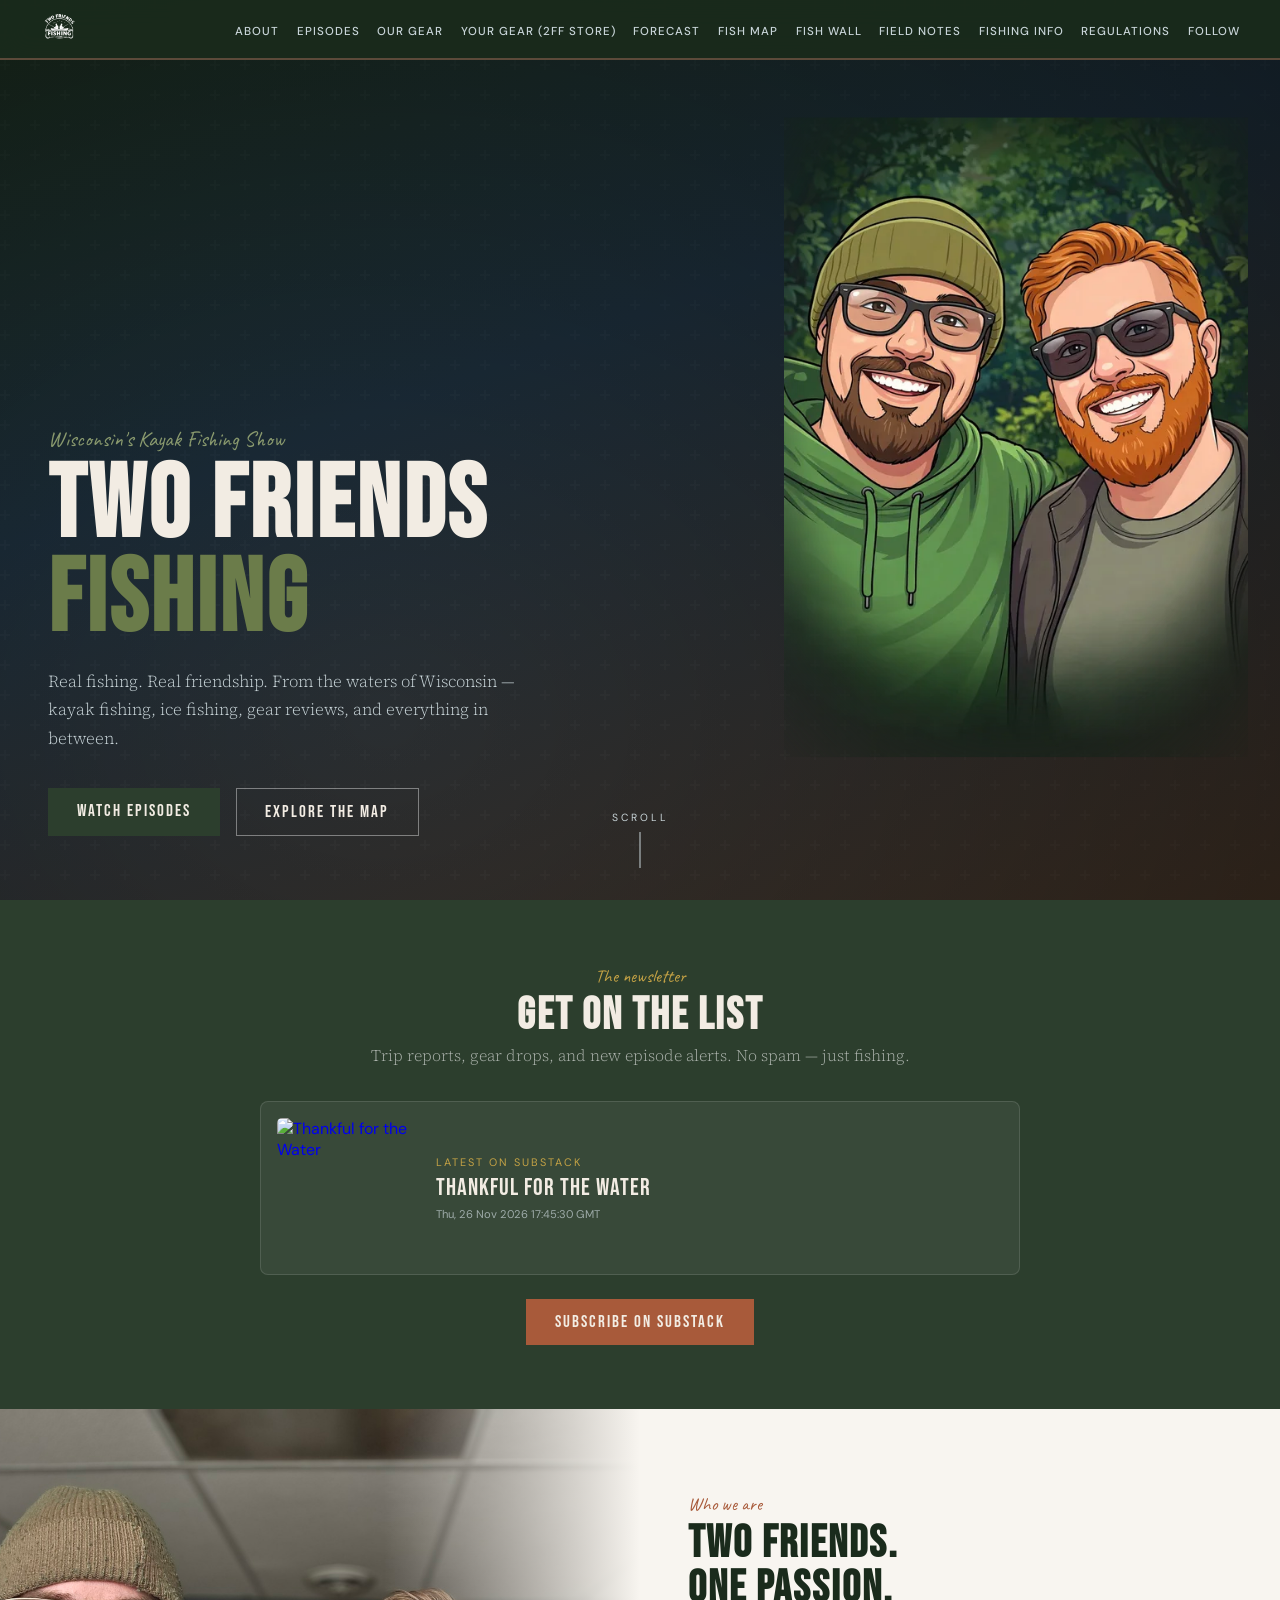
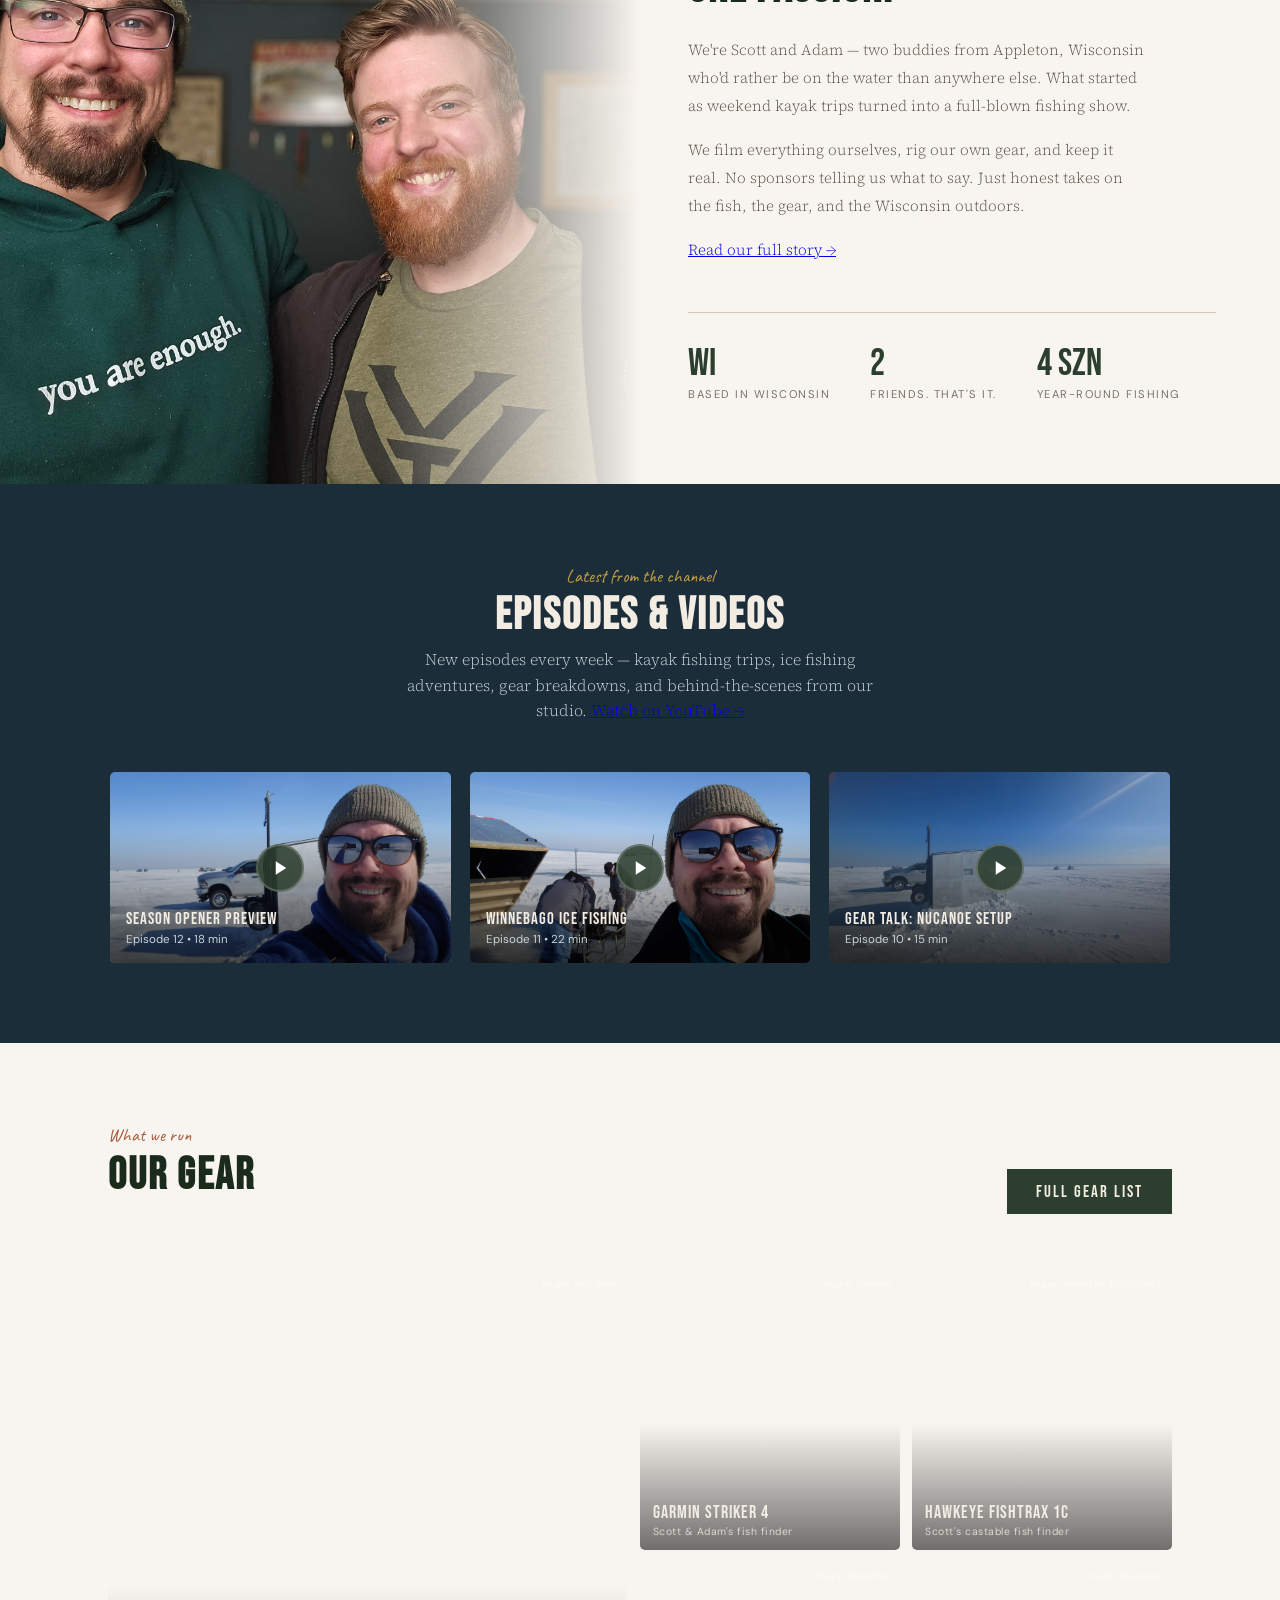
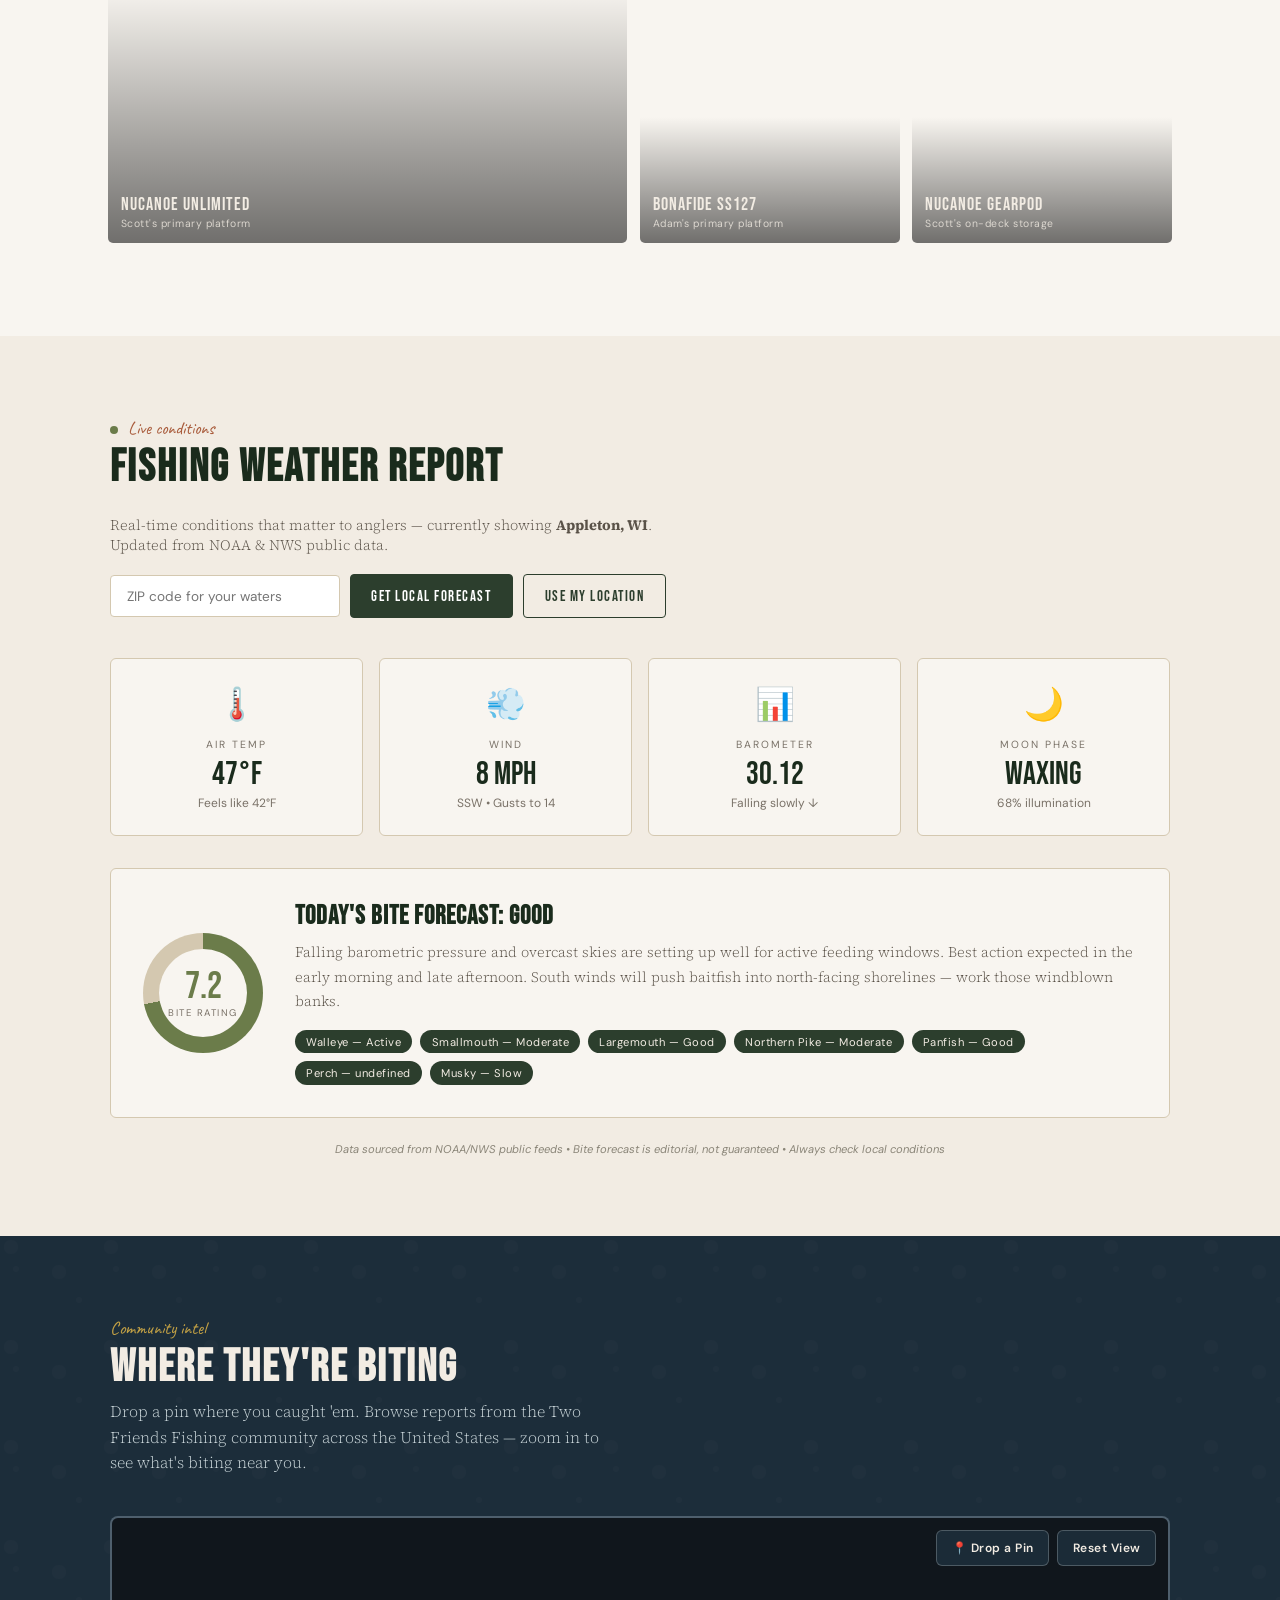
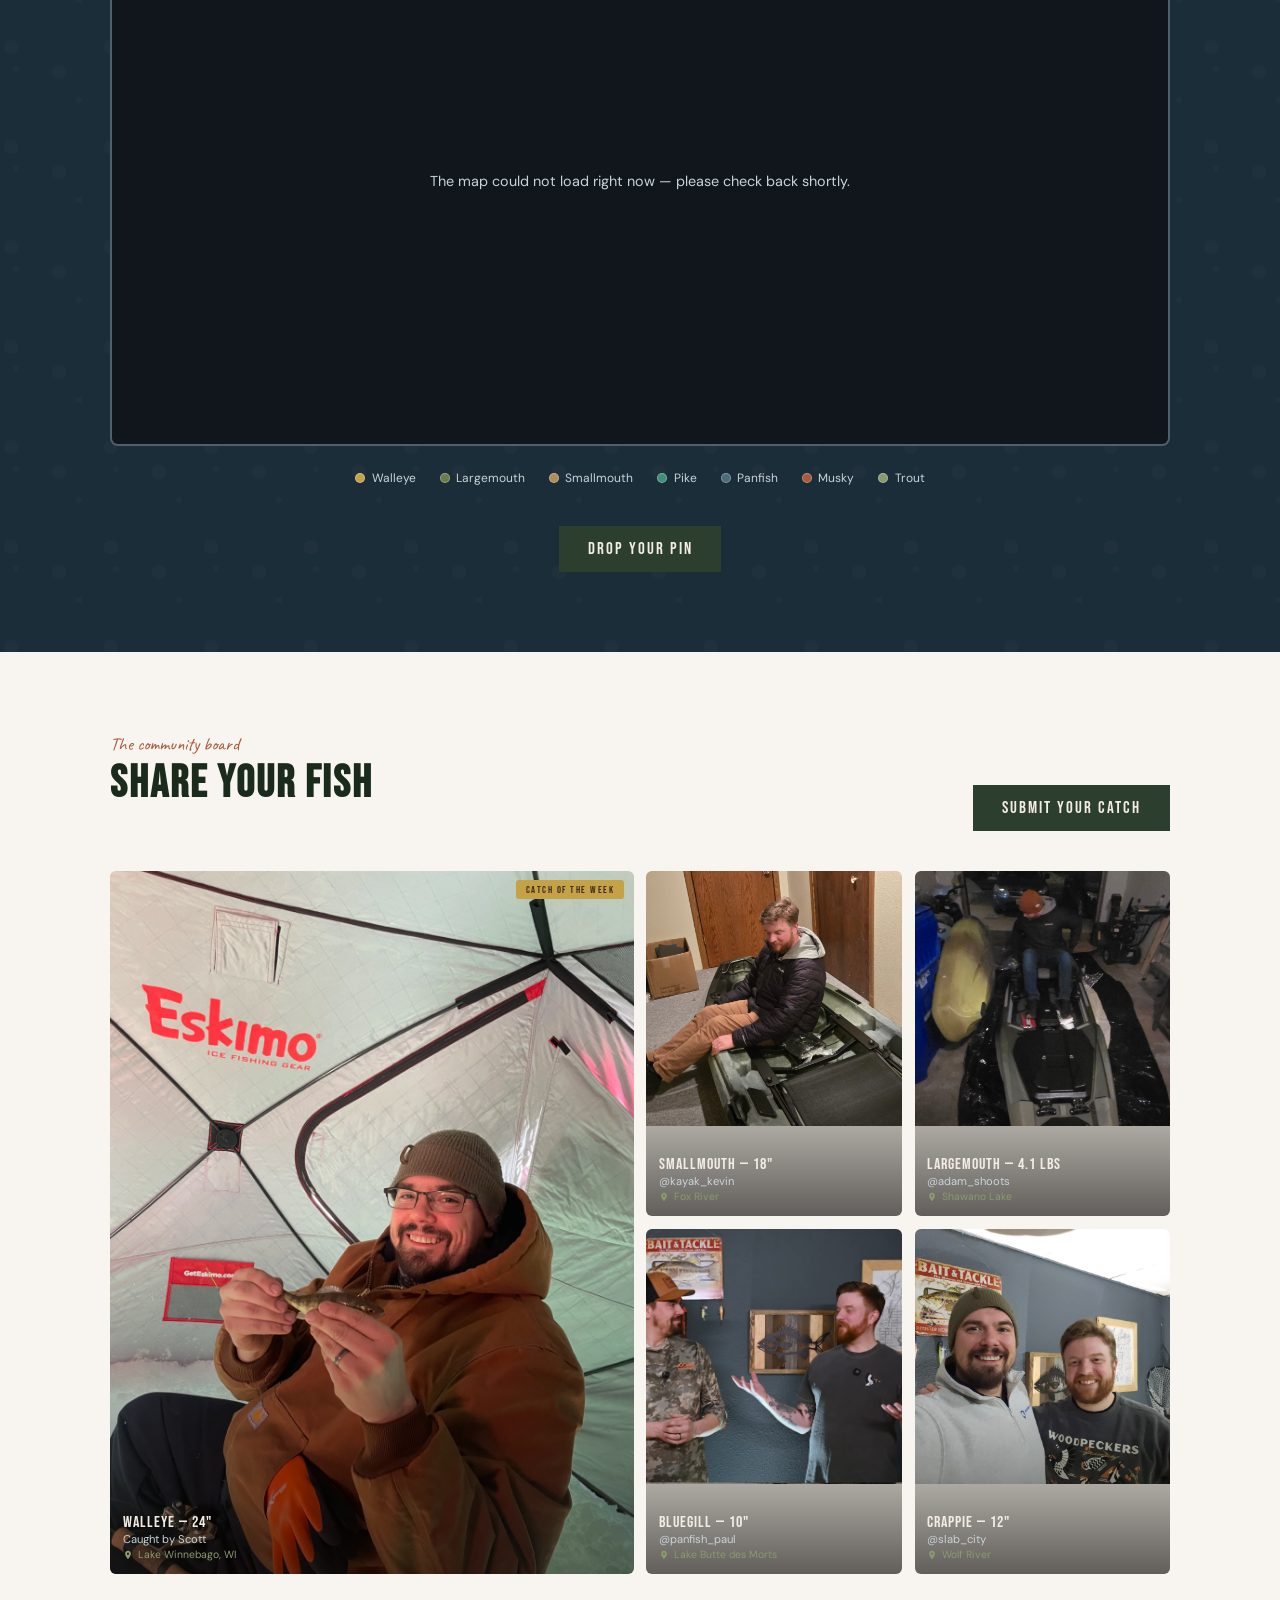
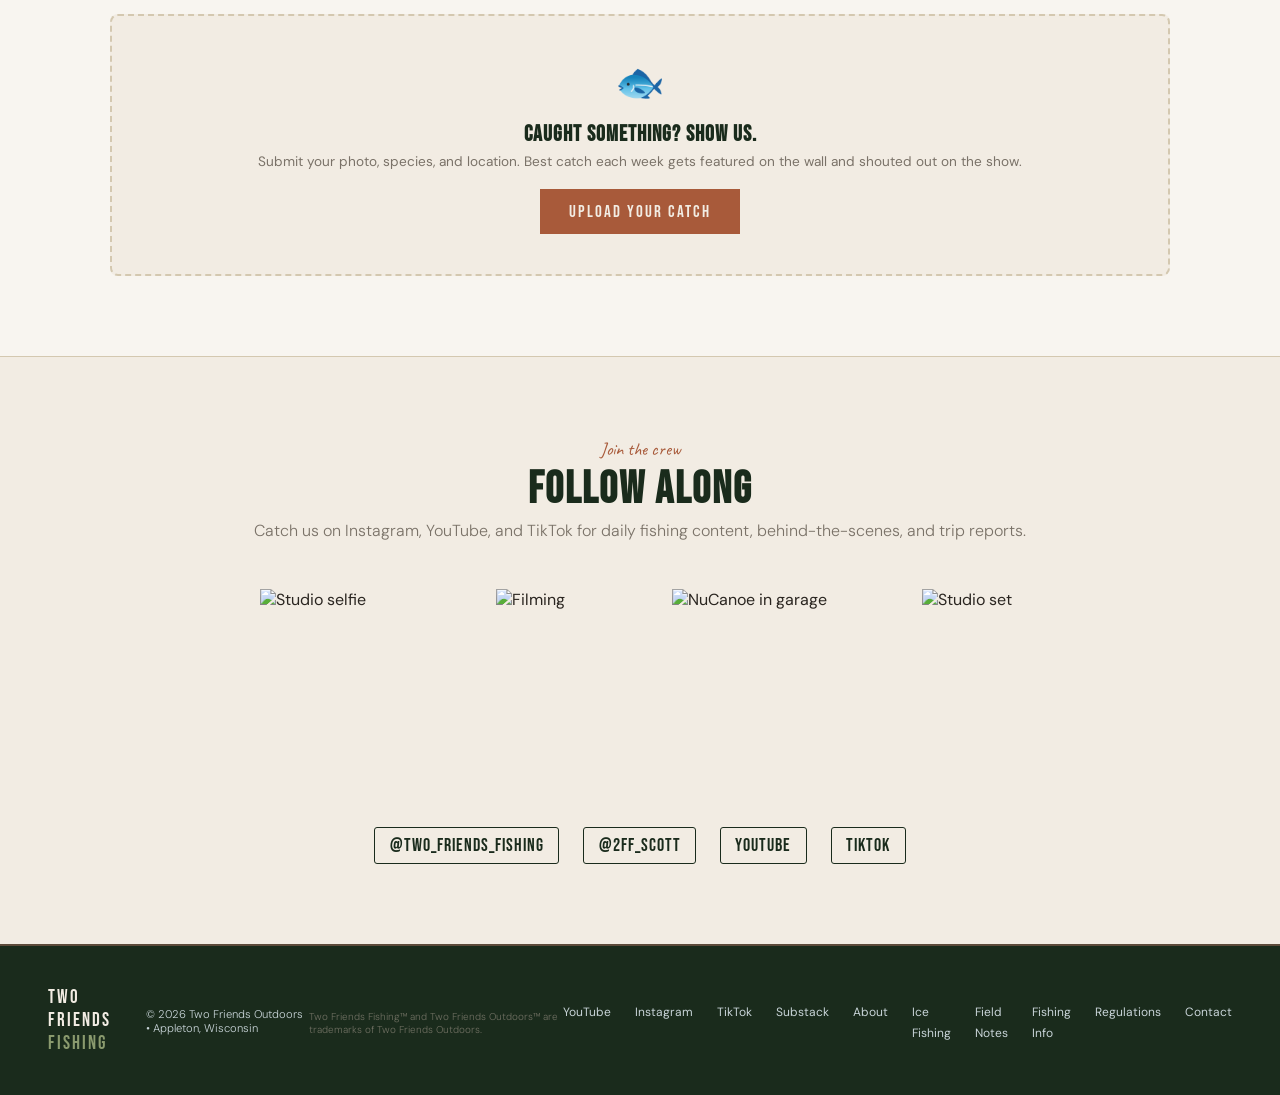
==== commit 60463d08: "Bite forecast: numeric cloud cover from NWS gridpoint forecast (gradient scoring, species + copy); r" ====
--- a/index.html
+++ b/index.html
@@ -153,19 +153,6 @@
       <div class="gear-label">Transducer Arm<span class="gear-sublabel">Custom mount system</span></div>
     </div>
   </div>
-</section>
-
-<!-- ICE FISHING (full page: ice-fishing.html) -->
-<section class="feature-link" id="ice">
-  <a href="ice-fishing.html" class="feature-link-card">
-    <div class="feature-bg"><img src="ice-fishing-winnebago.jpg" alt="Lake Winnebago ice" loading="lazy"></div>
-    <div class="feature-content">
-      <div class="section-tag">Hard water season</div>
-      <h2 class="section-title">ICE FISHING<br>WISCONSIN</h2>
-      <p>Sturgeon, walleye, panfish, and perch through the ice &mdash; our full hard-water guide.</p>
-      <span class="btn btn-primary">Explore Ice Fishing</span>
-    </div>
-  </a>
 </section>
 
 <!-- WEATHER REPORT -->
@@ -412,14 +399,38 @@
   }
   return { sunrise: calc(true), sunset: calc(false) };
 }
+function _skyCoverNow(grid, now) {
+  // Pull the NWS gridpoint skyCover value (0-100%) valid for the current hour.
+  // gridpoint validTime looks like "2026-11-26T20:00:00+00:00/PT1H".
+  try {
+    var vals = ((grid.properties || {}).skyCover || {}).values || [];
+    for (var i = 0; i < vals.length; i++) {
+      var parts = (vals[i].validTime || "").split("/");
+      if (parts.length < 2 || vals[i].value == null) continue;
+      var start = new Date(parts[0]);
+      var m = /PT(\d+)H/.exec(parts[1]);
+      var hours = m ? parseInt(m[1], 10) : 1;
+      var end = new Date(start.getTime() + hours * 3600000);
+      if (now >= start && now < end) return vals[i].value;
+    }
+  } catch (e) {}
+  return null;
+}
 function _biteScore(d) {
   var s = 5.0;
   if (d.trendPer3h <= -0.06) s += 2.0;
   else if (d.trendPer3h < -0.01) s += 1.5;
   else if (d.trendPer3h > 0.01) s += 0.5;
   else s += 0.25;
+  // Cloud cover: numeric % from the NWS gridpoint forecast when available,
+  // otherwise the station observation text. Overcast is prime — low light
+  // has fish roaming — while bluebird skies push them tight to cover.
   var sky = (d.sky || "").toLowerCase();
-  if (/overcast|cloudy|cloud/.test(sky)) s += 1.0;
+  if (d.cloudCover != null) {
+    if (d.cloudCover >= 70) s += 1.0;
+    else if (d.cloudCover >= 40) s += 0.5;
+    else if (d.cloudCover < 15) s -= 0.5;
+  } else if (/overcast|cloudy|cloud/.test(sky)) s += 1.0;
   else if (/clear|fair/.test(sky)) s -= 0.5;
   if (/rain|shower|thunder|drizzle/.test(sky)) s += 0.5;
   if (d.windMph >= 5 && d.windMph <= 15) s += 0.5;
@@ -440,11 +451,15 @@
     return "Slow";
   };
   var w = score, sm = score, p = score, m = score, l = score, np = score, pe = score;
-  var overcast = /overcast|cloudy|cloud/i.test(d.sky || "");
+  // Cloud cover: numeric % from the NWS gridpoint forecast, else the station text.
+  // Overcast (>=60%) gives the full low-light bonus; partly cloudy (30-60%) half.
+  var cloudPct = d.cloudCover;
+  var overcast = cloudPct != null ? cloudPct >= 60 : /overcast|cloudy|cloud/i.test(d.sky || "");
+  var cloudBonus = overcast ? 0.5 : (cloudPct != null && cloudPct >= 30 ? 0.25 : 0);
   var falling = d.trendLabel === "Falling" || d.trendLabel === "Falling fast";
   if (d.tempF >= 45 && d.tempF <= 62) { w += 1; sm += 0.5; }
   if (falling) { w += 0.5; m -= 0.5; np += 0.5; }
-  if (overcast) { w += 0.5; sm += 0.5; l += 0.5; }
+  if (cloudBonus) { w += cloudBonus; sm += cloudBonus; l += cloudBonus; }
   if (d.windMph >= 8 && d.windMph <= 18) { w += 0.5; np += 0.5; }
   if (d.tempF > 72) { p += 1; m += 0.5; }
   if (d.tempF < 40) { m -= 1; sm -= 0.5; }
@@ -474,7 +489,11 @@
   if (d.trendPer3h < -0.01) bits.push("Falling barometric pressure is setting up well for active feeding windows.");
   else if (d.trendPer3h > 0.01) bits.push("Rising pressure behind the front usually means a steadier, midday bite — work it slow.");
   else bits.push("Steady pressure should keep fish on a predictable pattern today.");
-  if (/overcast|cloudy/.test(sky)) bits.push("Overcast skies have fish roaming — cover water.");
+  if (d.cloudCover != null) {
+    if (d.cloudCover >= 70) bits.push("Heavy cloud cover (" + Math.round(d.cloudCover) + "%) has fish roaming — cover water.");
+    else if (d.cloudCover >= 40) bits.push("Partly cloudy skies (" + Math.round(d.cloudCover) + "%) are keeping fish active.");
+    else if (d.cloudCover < 15) bits.push("Clear skies will push fish tight to cover; flip the shady side.");
+  } else if (/overcast|cloudy/.test(sky)) bits.push("Overcast skies have fish roaming — cover water.");
   else if (/clear/.test(sky)) bits.push("Bluebird skies will push fish tight to cover; flip the shady side.");
   if (d.windMph >= 8) bits.push(d.windCompass + " winds will push baitfish into windblown banks — work those shorelines.");
   if (d.minutesToSunEdge != null && d.minutesToSunEdge <= 90) bits.push("You're inside a prime low-light window — get a line wet now.");
@@ -491,7 +510,8 @@
       return nwsFetch(props.observationStations).then(function (s) {
         var feats = s.features || [];
         if (!feats.length) throw new Error("no stations");
-        return { stationId: feats[0].properties.stationIdentifier, label: label };
+        return { stationId: feats[0].properties.stationIdentifier, label: label,
+                 gridDataUrl: props.forecastGridData || null };
       });
     });
 }
@@ -500,10 +520,13 @@
   return resolveNWSStation(lat, lon).then(function (res) {
     var obsUrl = "https://api.weather.gov/stations/" + res.stationId + "/observations/latest";
     var histUrl = "https://api.weather.gov/stations/" + res.stationId + "/observations?limit=8";
-    return Promise.all([nwsFetch(obsUrl), nwsFetch(histUrl)]).then(function (arr) {
+    // Gridpoint forecast for numeric cloud cover; failure must not break weather.
+    var gridP = res.gridDataUrl ? nwsFetch(res.gridDataUrl).catch(function () { return null; }) : Promise.resolve(null);
+    return Promise.all([nwsFetch(obsUrl), nwsFetch(histUrl), gridP]).then(function (arr) {
       var p = arr[0].properties || {};
       var feats = (arr[1].features || []).map(function (f) { return f.properties || {}; });
       var now = new Date();
+      var cloudCover = arr[2] ? _skyCoverNow(arr[2], now) : null;
 
       var tempC = p.temperature && p.temperature.value;
       var tempF = tempC != null ? _cToF(tempC) : null;
@@ -541,7 +564,7 @@
       var feels = _feelsLike(tempF, rh, windMph);
       var d = { tempF: tempF, windMph: windMph, trendPer3h: trendPer3h, trendLabel: trendLabel,
                 sky: sky, moonIllum: moon.illumination, minutesToSunEdge: minutesToSunEdge,
-                windCompass: compass };
+                windCompass: compass, cloudCover: cloudCover };
       var score = _biteScore(d);
       var species = _speciesRatings(d, score);
       var r0 = function (v) { return v == null ? "—" : Math.round(v).toString(); };
@@ -559,6 +582,7 @@
         bite_score: score,
         bite_rating: score >= 7 ? "GOOD" : (score >= 4.5 ? "FAIR" : "SLOW"),
         bite_summary: _biteCopy(d),
+        cloud_cover: cloudCover == null ? null : Math.round(cloudCover),
         species_walleye: species.species_walleye,
         species_smallmouth: species.species_smallmouth,
         species_panfish: species.species_panfish,
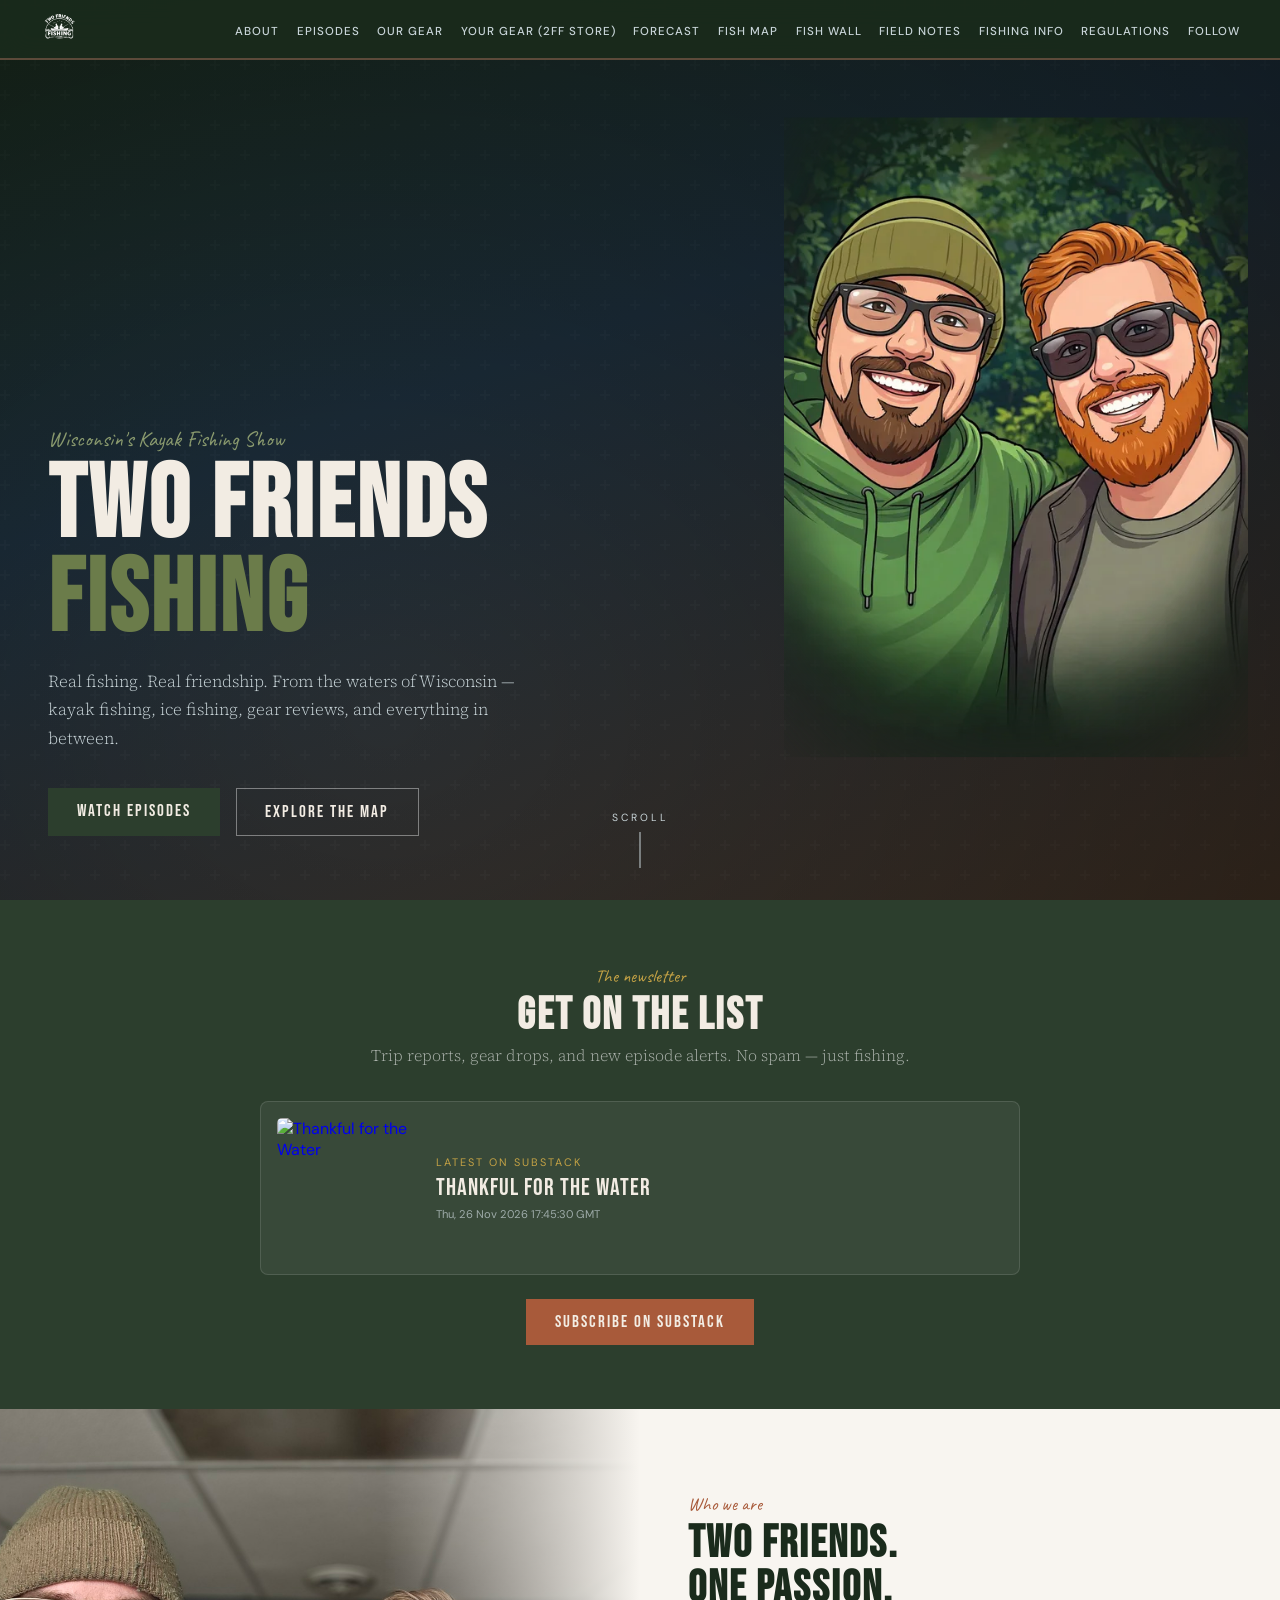
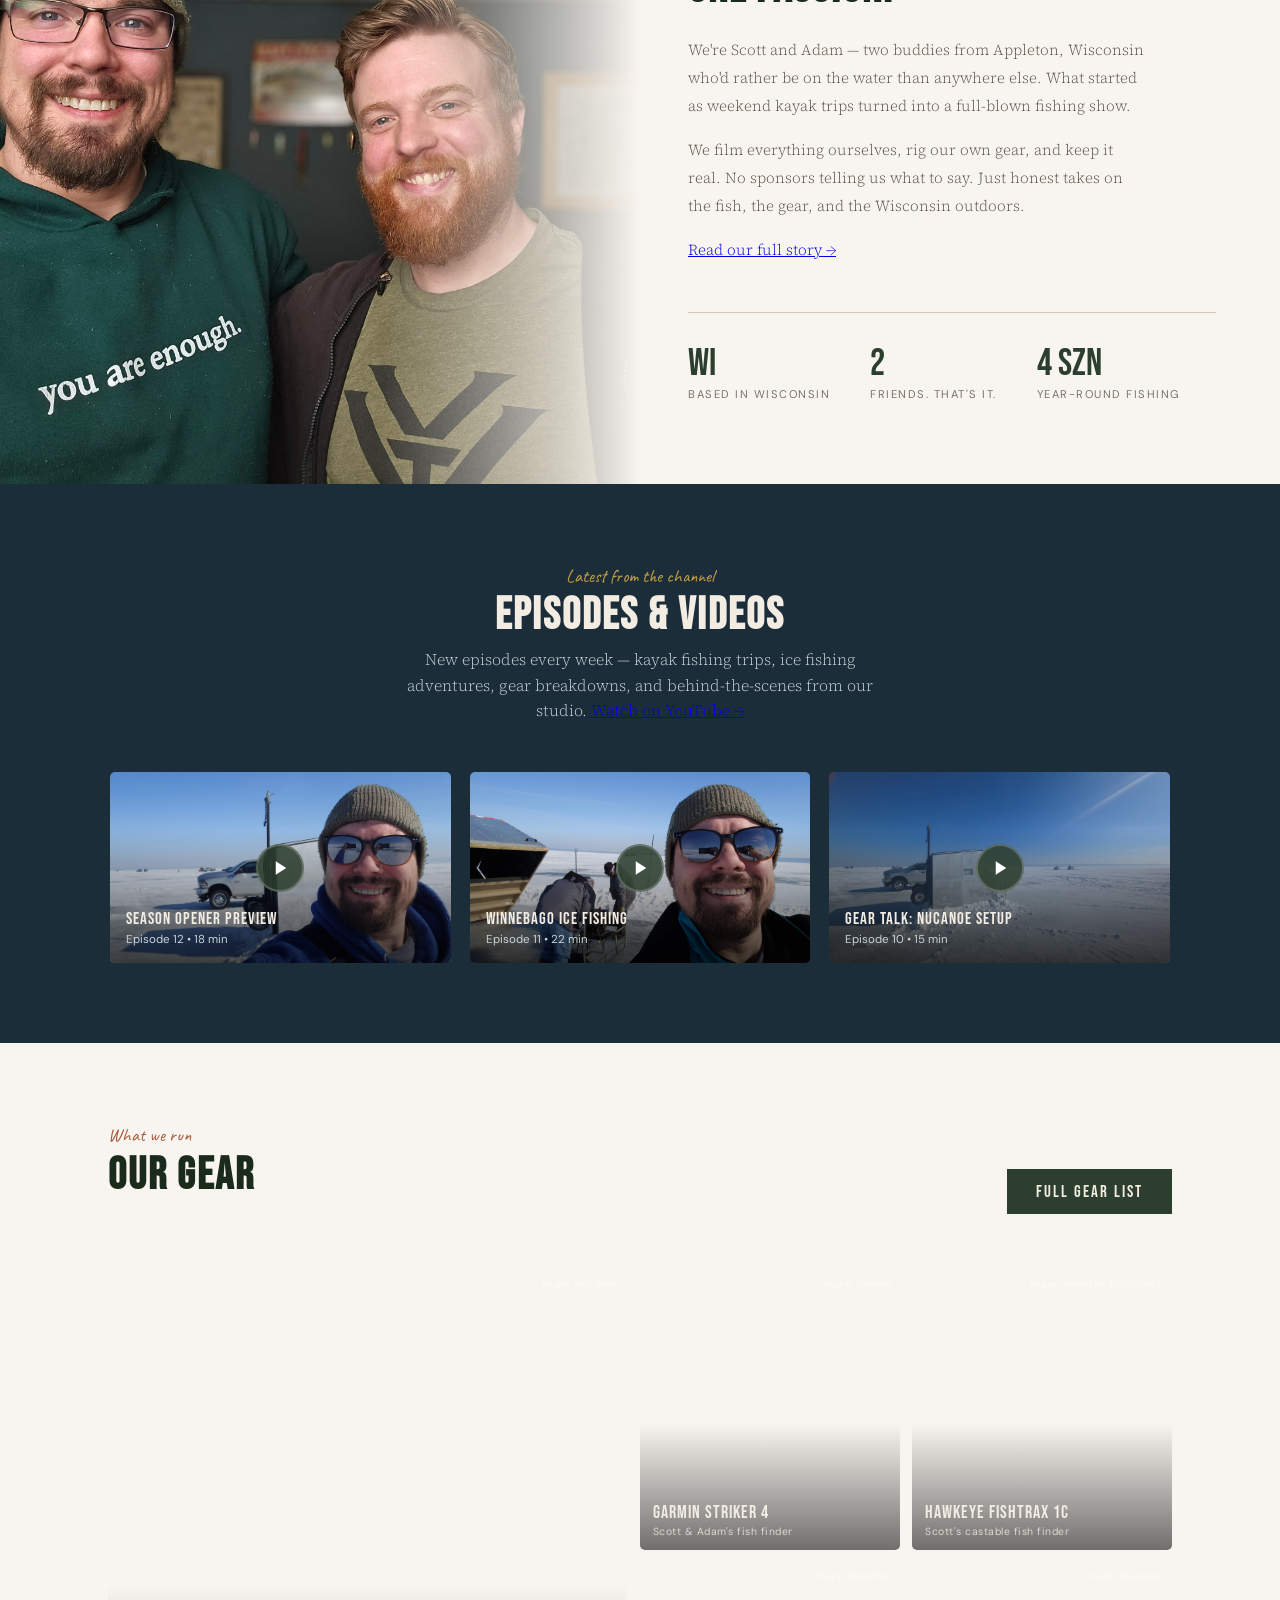
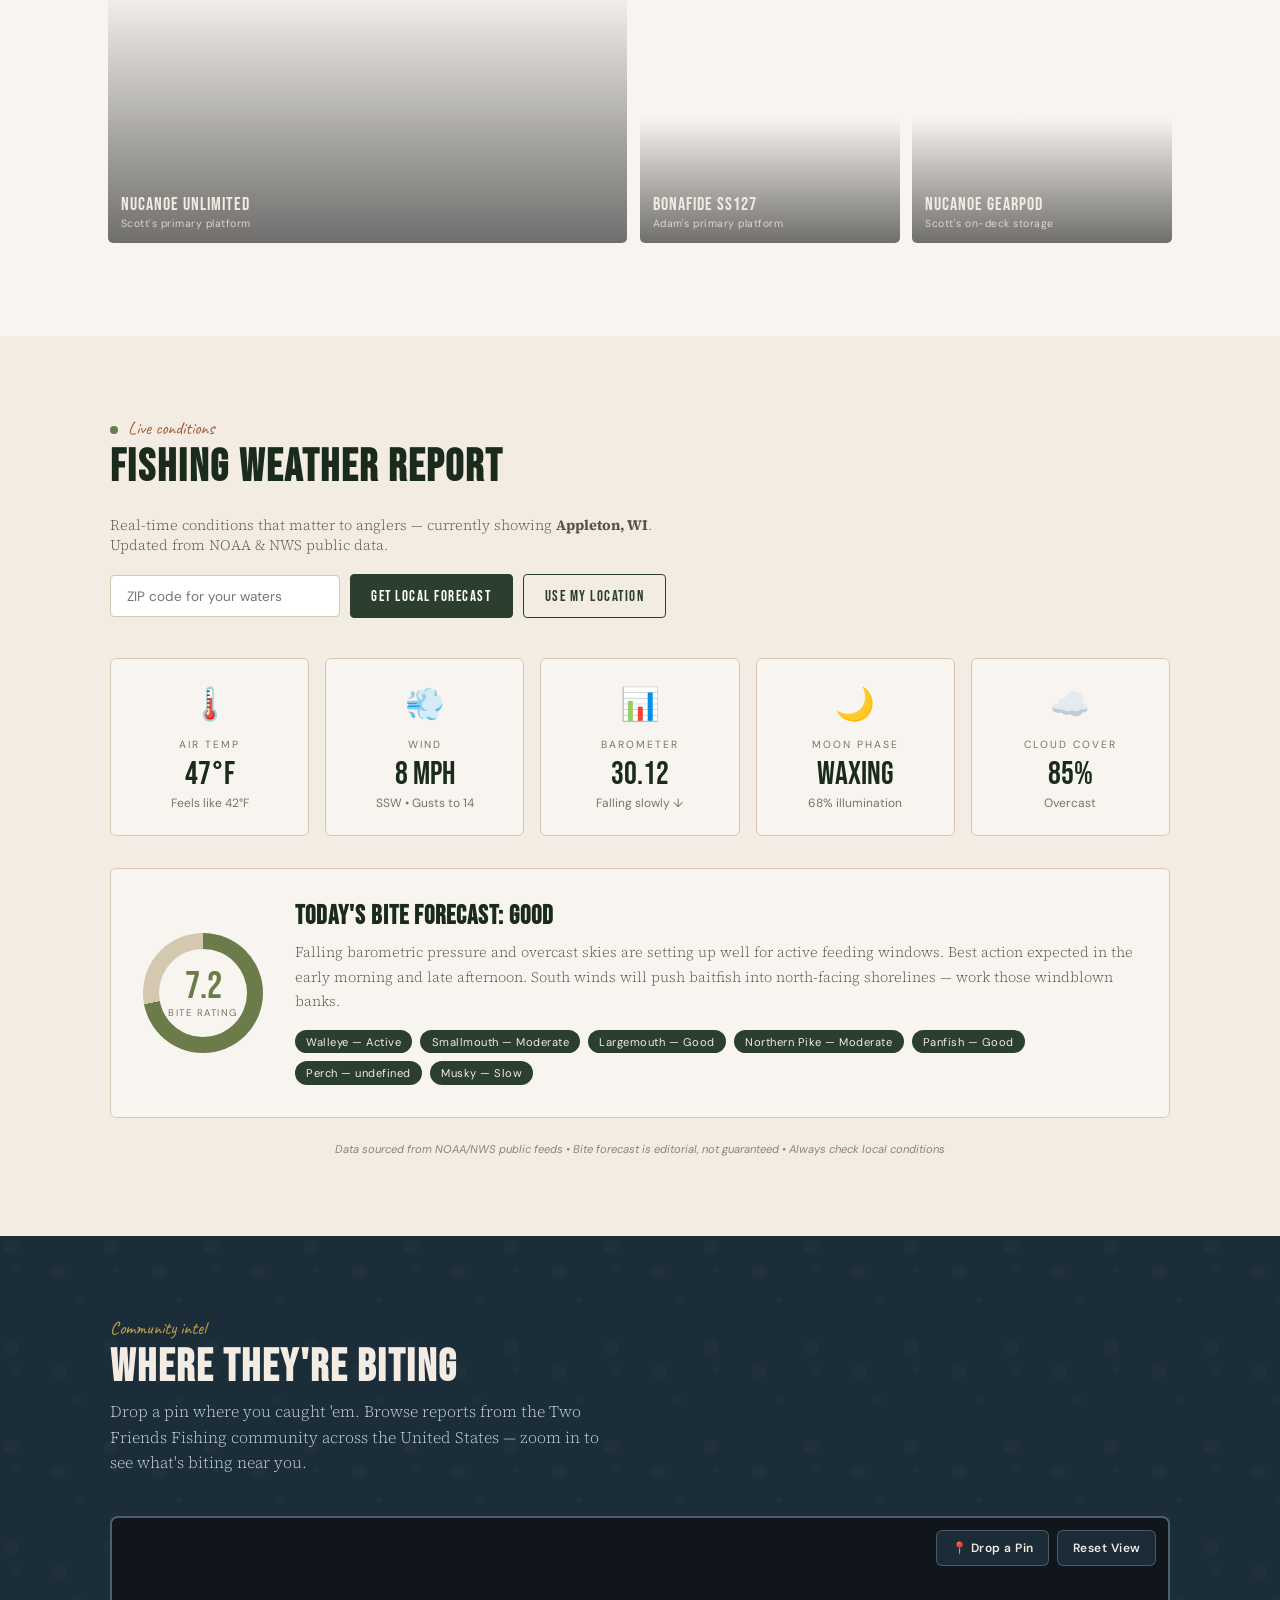
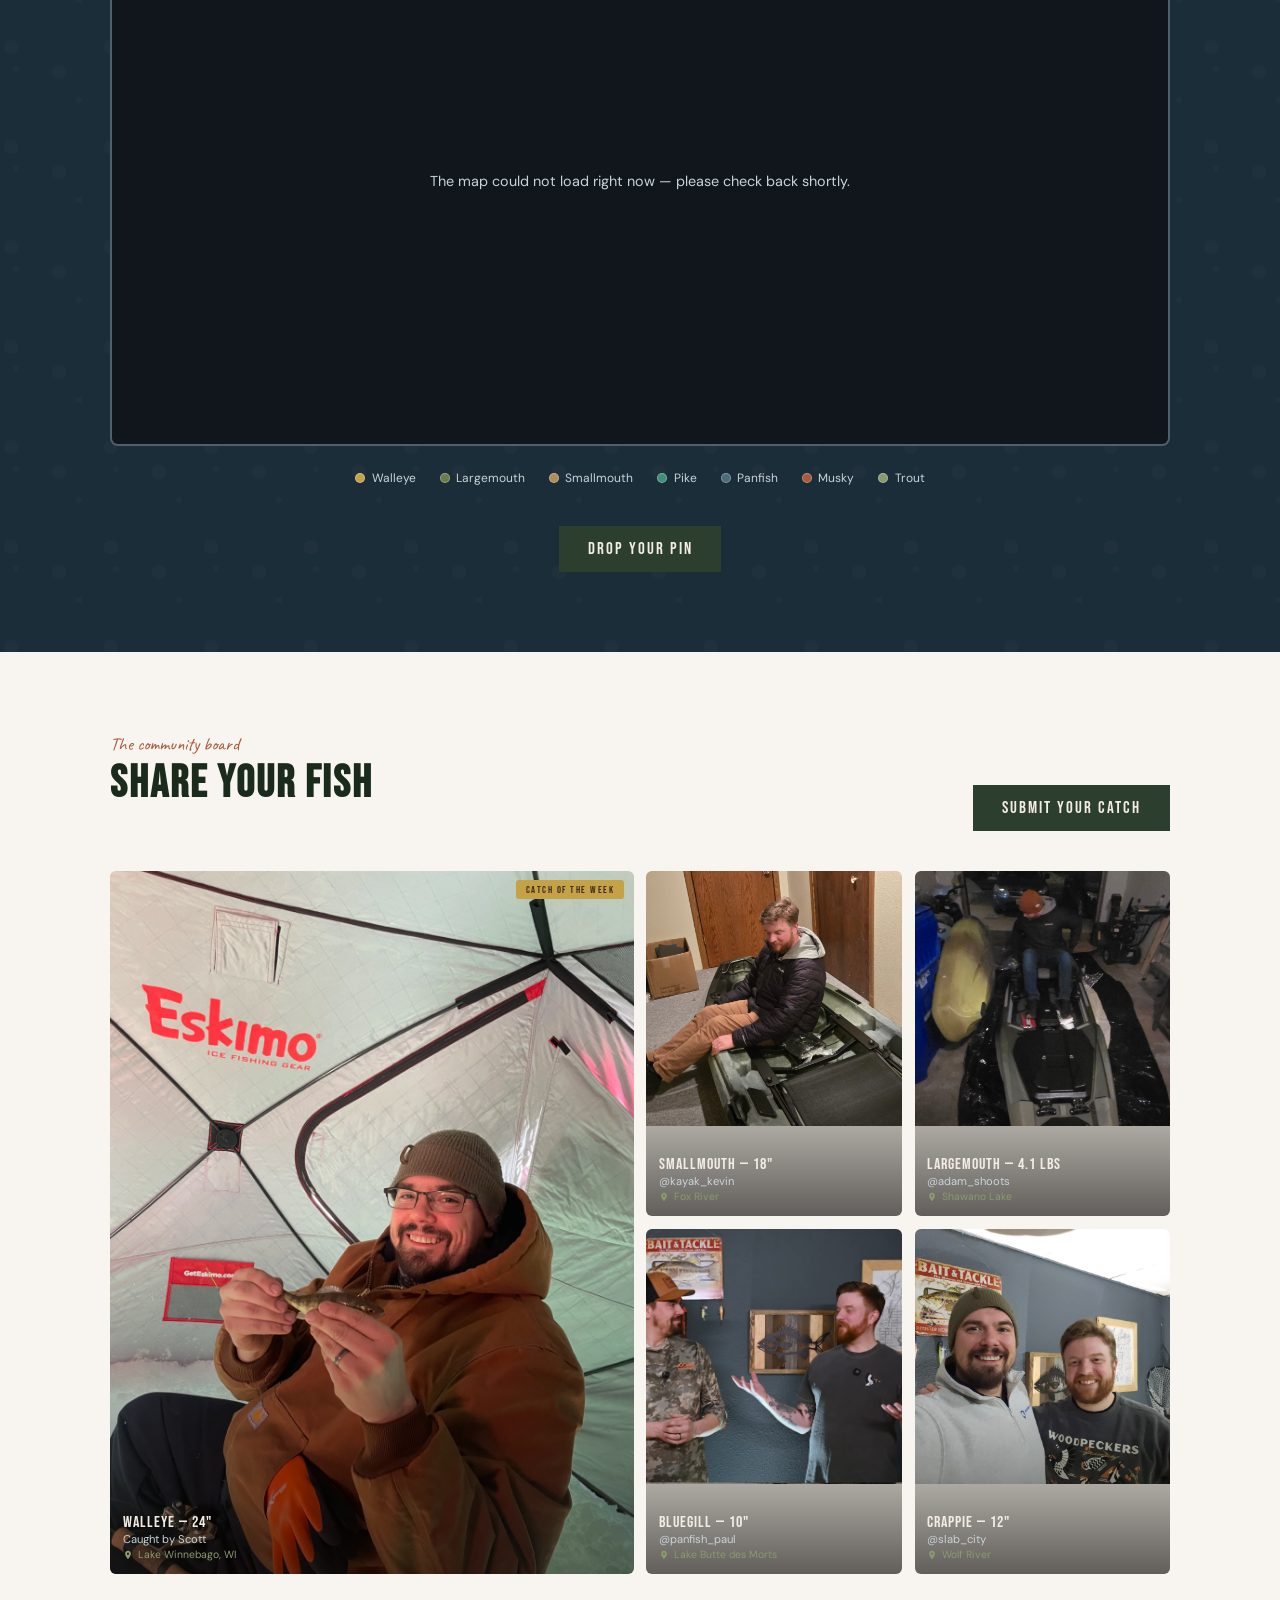
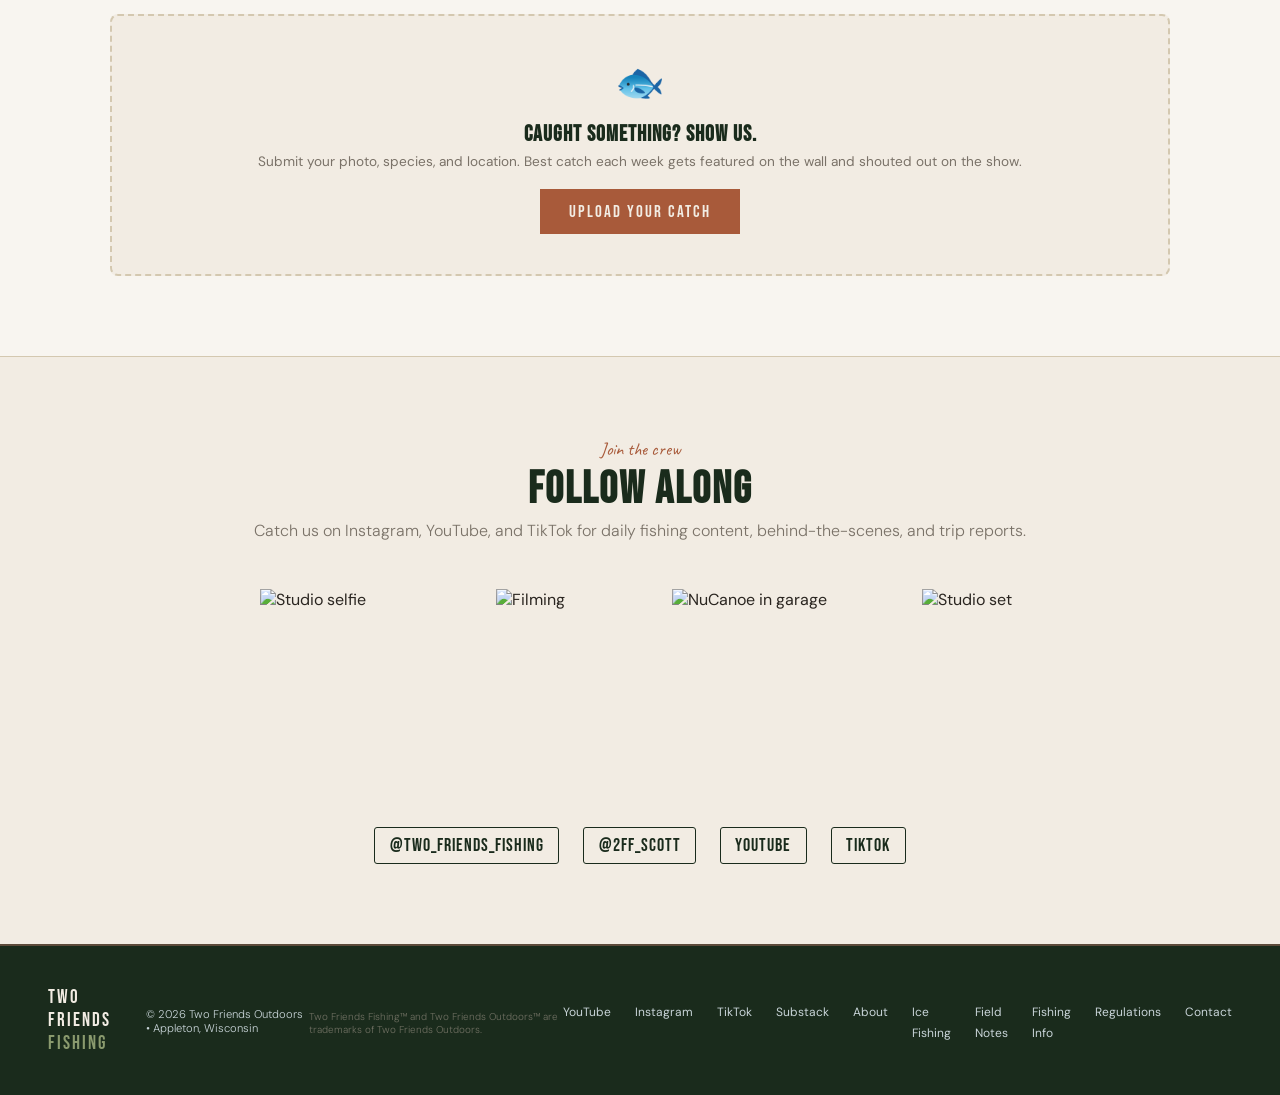
==== commit ef5e2045: "Cloud Cover card in weather grid + render wiring and cloud_cover_detail" ====
--- a/index.html
+++ b/index.html
@@ -9,7 +9,7 @@
 <link href="https://fonts.googleapis.com/css2?family=Bebas+Neue&family=Source+Serif+4:ital,wght@0,300;0,400;0,600;1,300&family=Caveat:wght@500;600&family=DM+Sans:wght@300;400;500;600&display=swap" rel="stylesheet">
 <link rel="stylesheet" href="https://unpkg.com/leaflet@1.9.4/dist/leaflet.css">
 <script src="https://unpkg.com/leaflet@1.9.4/dist/leaflet.js"></script>
-<link rel="stylesheet" href="styles.css?v=9">
+<link rel="stylesheet" href="styles.css?v=10">
 </head>
 <body>
 
@@ -174,6 +174,7 @@
       <div class="wx-card"><span class="wx-icon">💨</span><div class="wx-label">Wind</div><div class="wx-value">8 MPH</div><div class="wx-detail">SSW &bull; Gusts to 14</div></div>
       <div class="wx-card"><span class="wx-icon">📊</span><div class="wx-label">Barometer</div><div class="wx-value">30.12</div><div class="wx-detail">Falling slowly ↓</div></div>
       <div class="wx-card"><span class="wx-icon">🌙</span><div class="wx-label">Moon Phase</div><div class="wx-value">Waxing</div><div class="wx-detail">68% illumination</div></div>
+      <div class="wx-card"><span class="wx-icon">☁️</span><div class="wx-label">Cloud Cover</div><div class="wx-value">85%</div><div class="wx-detail">Overcast</div></div>
     </div>
     <div class="wx-bite-meter">
       <div class="bite-gauge"><div class="bite-gauge-inner"><div class="bite-score">7.2</div><div class="bite-score-label">Bite Rating</div></div></div>
@@ -583,6 +584,7 @@
         bite_rating: score >= 7 ? "GOOD" : (score >= 4.5 ? "FAIR" : "SLOW"),
         bite_summary: _biteCopy(d),
         cloud_cover: cloudCover == null ? null : Math.round(cloudCover),
+        cloud_cover_detail: cloudCover == null ? "—" : (cloudCover >= 70 ? "Overcast" : cloudCover >= 40 ? "Partly cloudy" : cloudCover >= 15 ? "Mostly sunny" : "Clear"),
         species_walleye: species.species_walleye,
         species_smallmouth: species.species_smallmouth,
         species_panfish: species.species_panfish,
@@ -604,10 +606,12 @@
   if (wxCards[1]) wxCards[1].textContent = weather.wind_speed;
   if (wxCards[2]) wxCards[2].textContent = weather.barometer;
   if (wxCards[3]) wxCards[3].textContent = weather.moon_phase;
+  if (wxCards[4]) wxCards[4].textContent = weather.cloud_cover == null ? "—" : weather.cloud_cover + "%";
   if (wxDetails[0]) wxDetails[0].textContent = weather.air_temp_feels;
   if (wxDetails[1]) wxDetails[1].innerHTML = weather.wind_detail;
   if (wxDetails[2]) wxDetails[2].textContent = weather.barometer_detail;
   if (wxDetails[3]) wxDetails[3].textContent = weather.moon_detail;
+  if (wxDetails[4]) wxDetails[4].textContent = weather.cloud_cover_detail || "—";
   var biteScore = document.querySelector('.bite-score');
   if (biteScore) biteScore.textContent = weather.bite_score;
   var biteH3 = document.querySelector('.bite-info h3');
--- a/styles.css
+++ b/styles.css
@@ -115,7 +115,7 @@
 .weather{background:var(--cream);padding:5rem 3rem}
 .weather-inner{max-width:1060px;margin:0 auto}
 .weather-header{margin-bottom:2.5rem}
-.weather-grid{display:grid;grid-template-columns:repeat(4,1fr);gap:1rem}
+.weather-grid{display:grid;grid-template-columns:repeat(5,1fr);gap:1rem}
 .wx-card{background:var(--warm-white);border:1px solid var(--sand);border-radius:6px;padding:1.5rem;text-align:center;transition:all .3s;position:relative;overflow:hidden}
 .wx-card:hover{border-color:var(--pine);transform:translateY(-3px);box-shadow:0 8px 24px rgba(0,0,0,.08)}
 .wx-card::before{content:'';position:absolute;top:0;left:0;right:0;height:3px;background:var(--pine);transform:scaleX(0);transition:transform .3s}
@@ -280,6 +280,7 @@
   .video-grid{grid-template-columns:1fr}
   .gear-gallery{grid-template-columns:1fr 1fr;grid-template-rows:auto}.gear-item:first-child{grid-row:span 1}
   .weather-grid{grid-template-columns:repeat(2,1fr)}
+  .wx-card:last-child{grid-column:span 2}
   .wx-bite-meter{flex-direction:column;text-align:center}
   .fishwall-grid{grid-template-columns:repeat(2,1fr)}.fish-card.featured{grid-column:span 2;grid-row:span 1}
   .social-grid{grid-template-columns:repeat(2,1fr)}
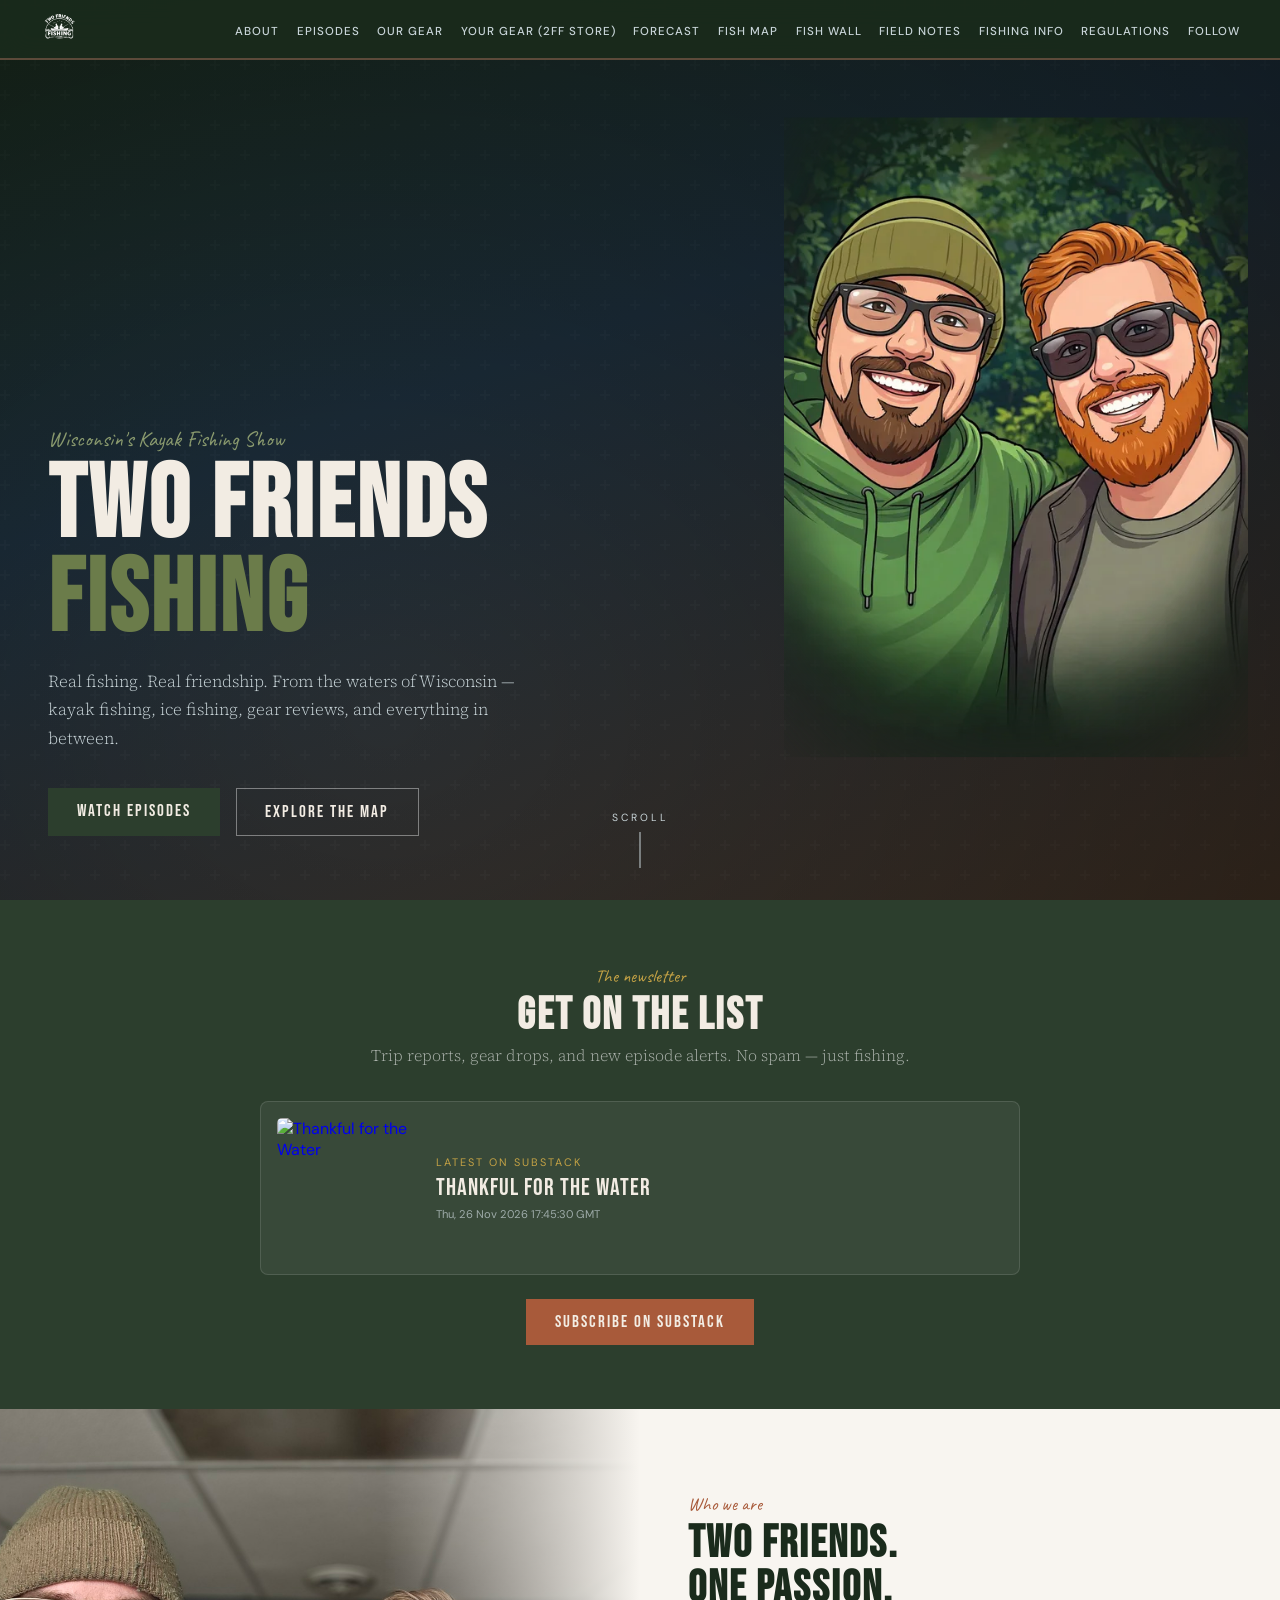
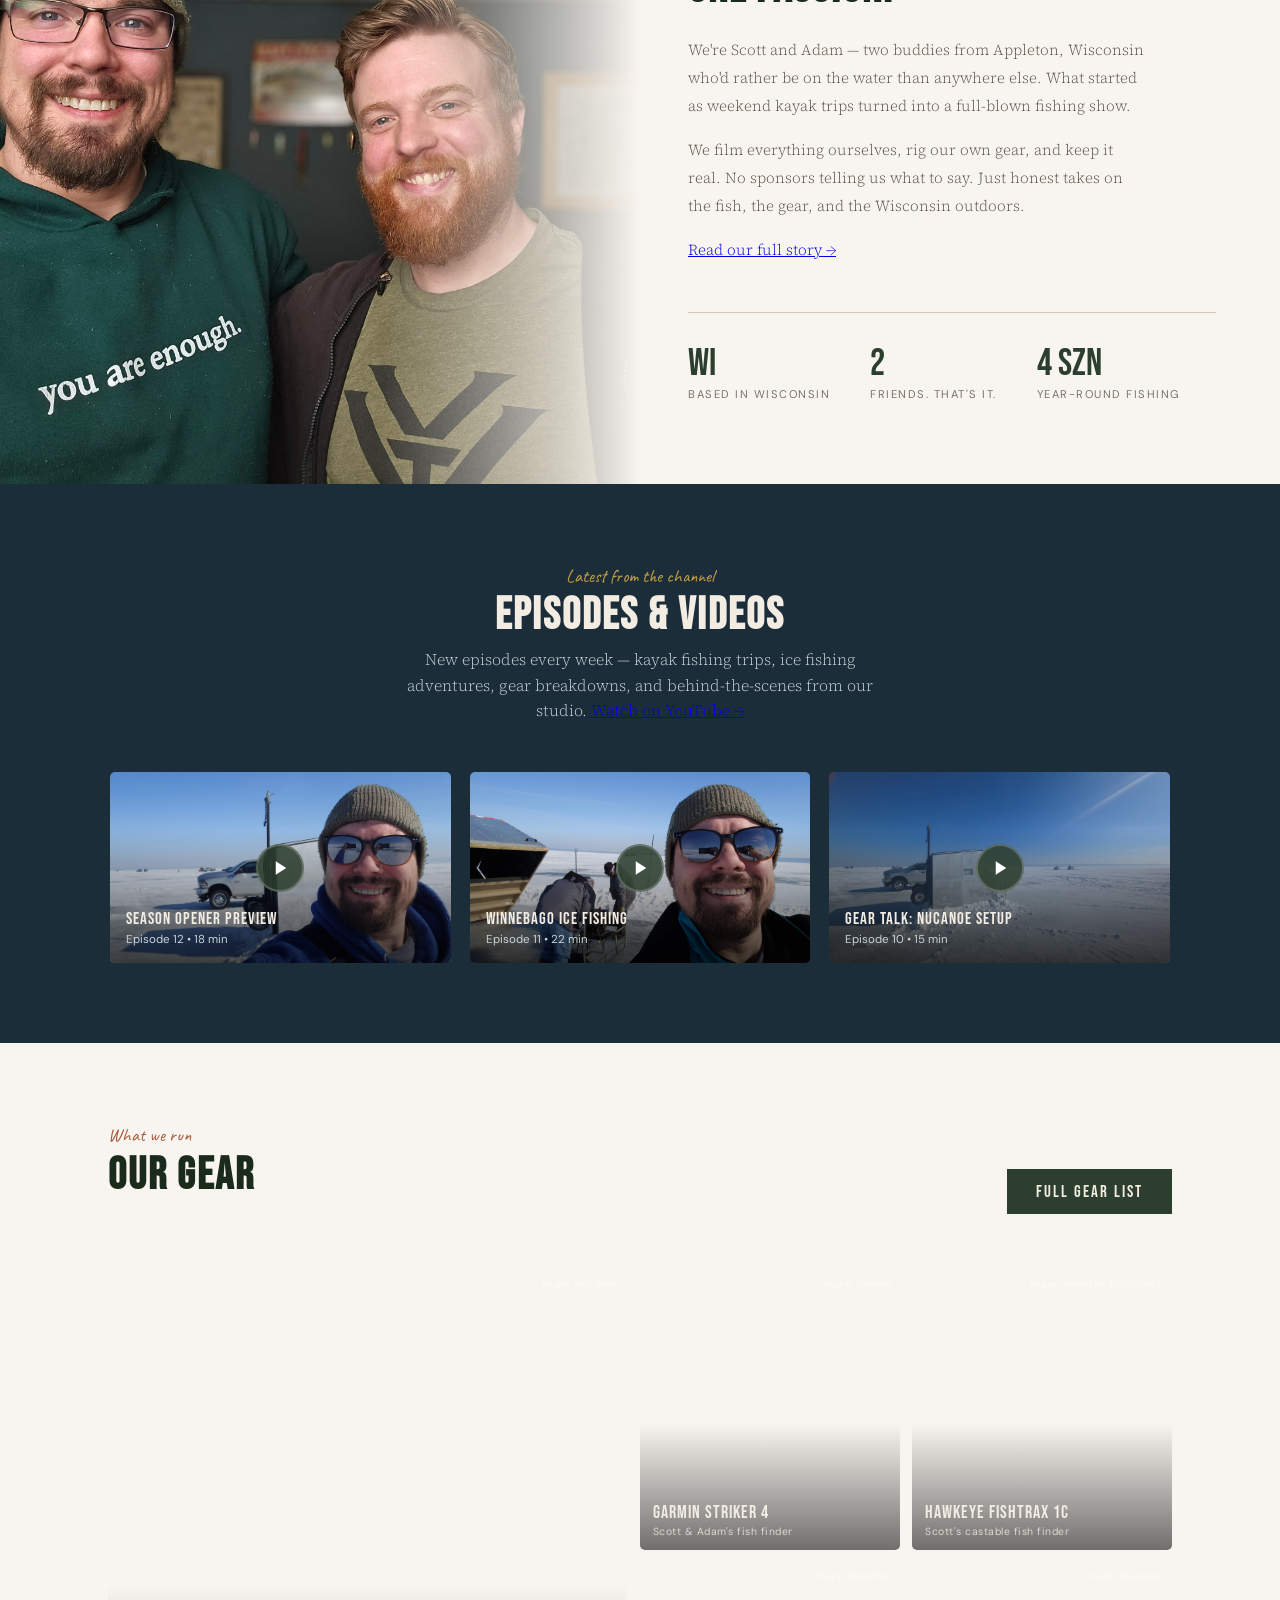
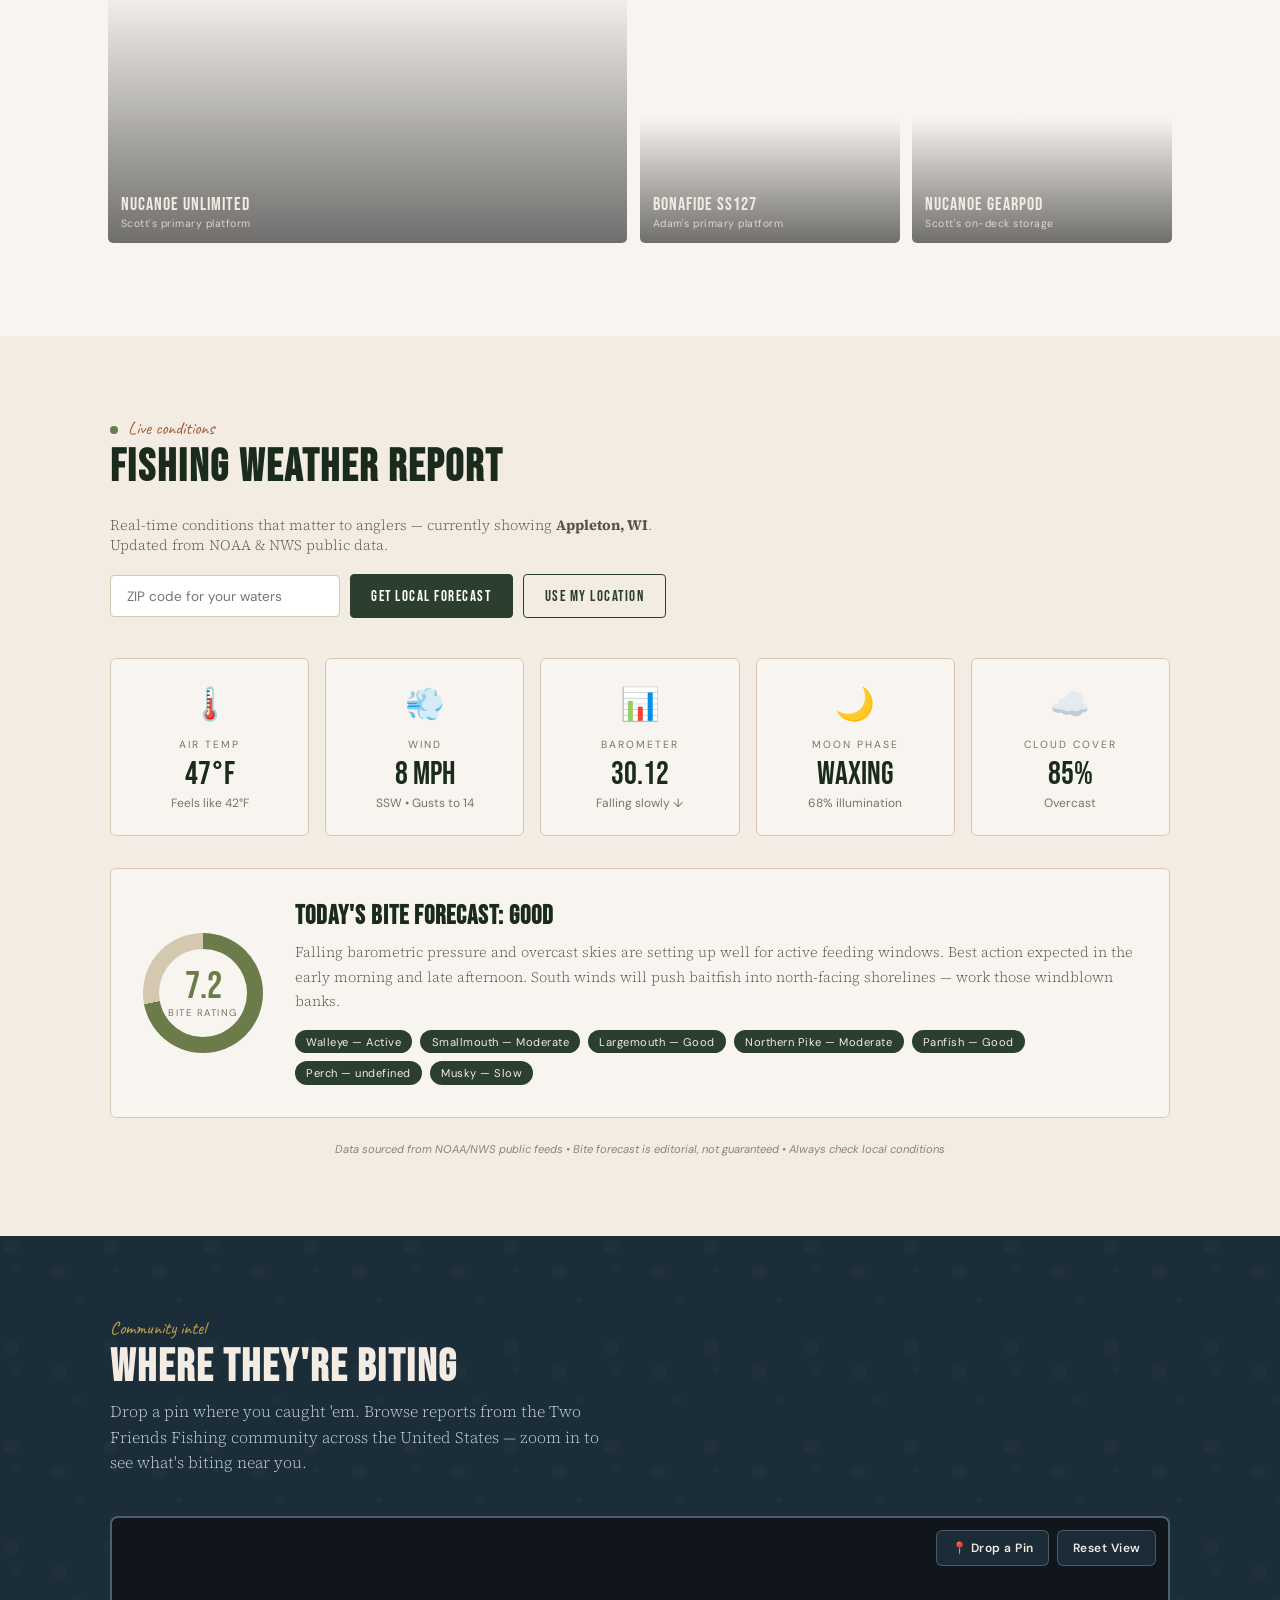
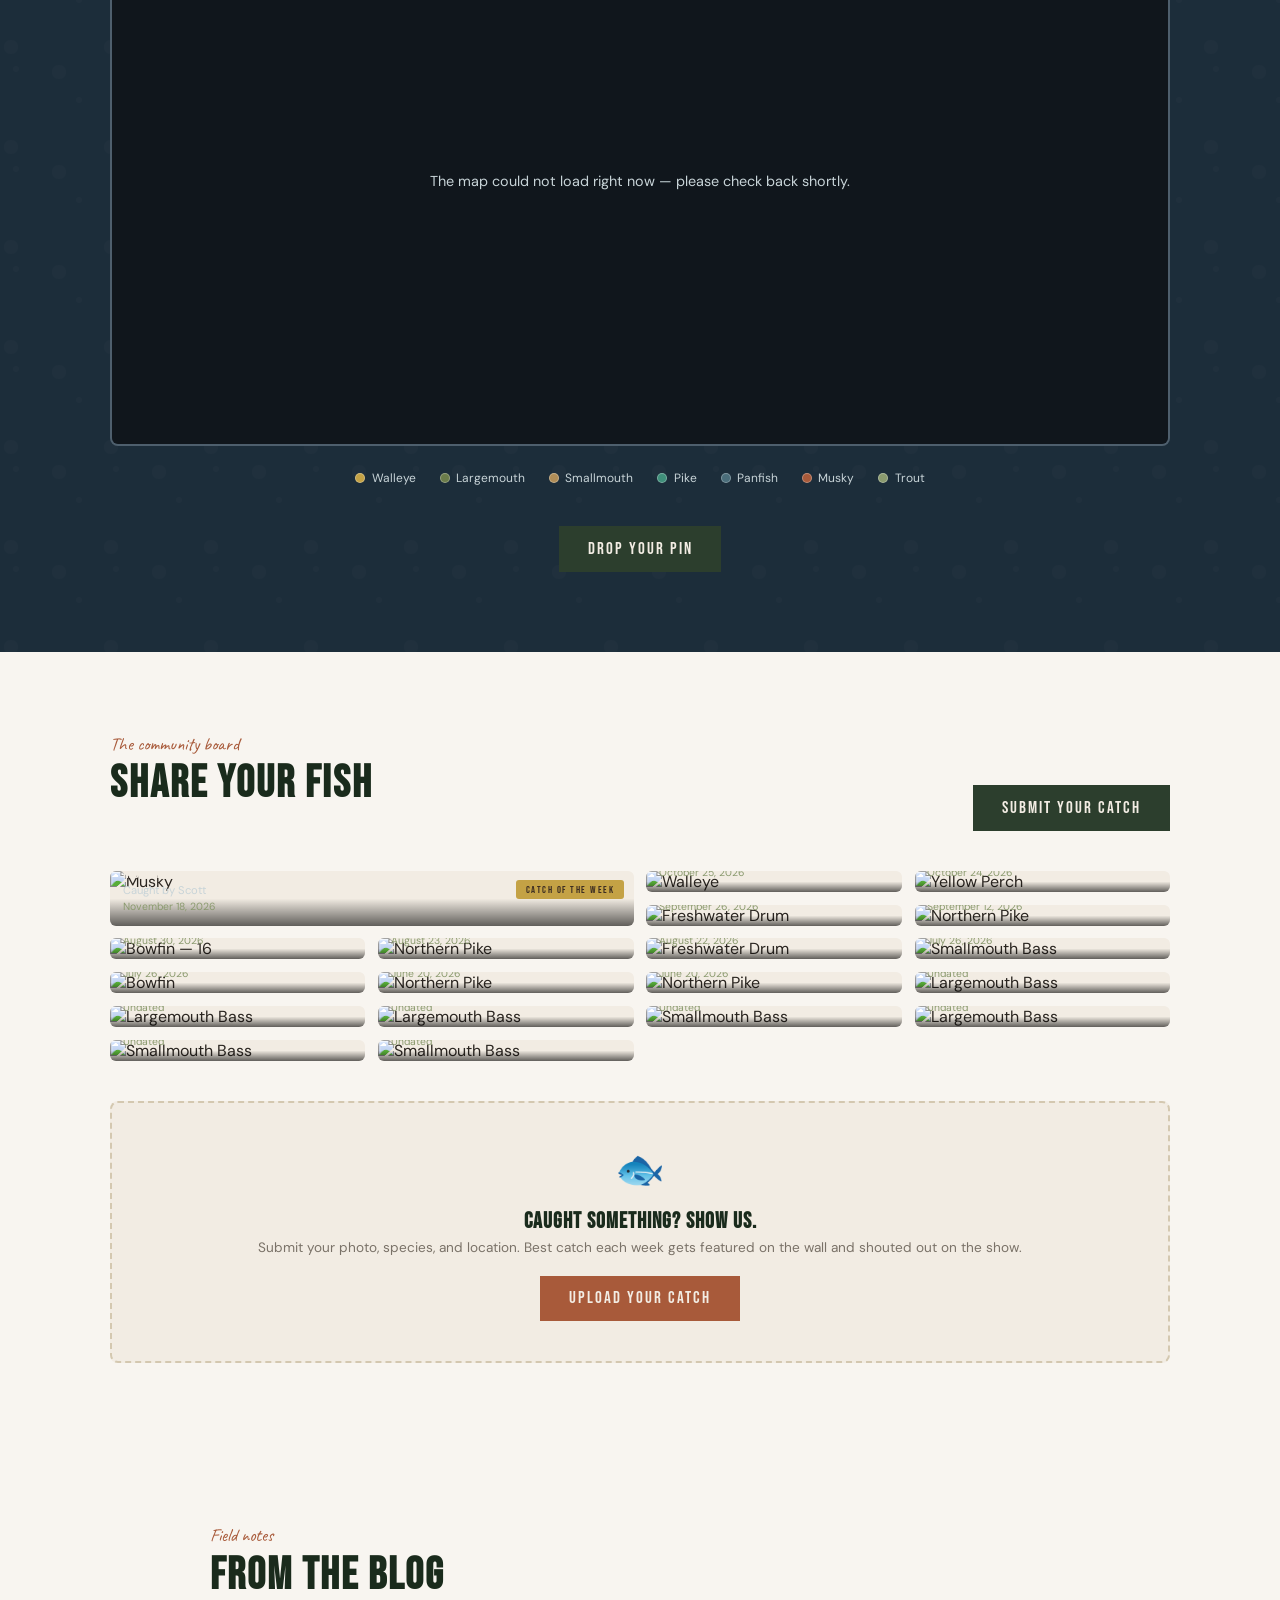
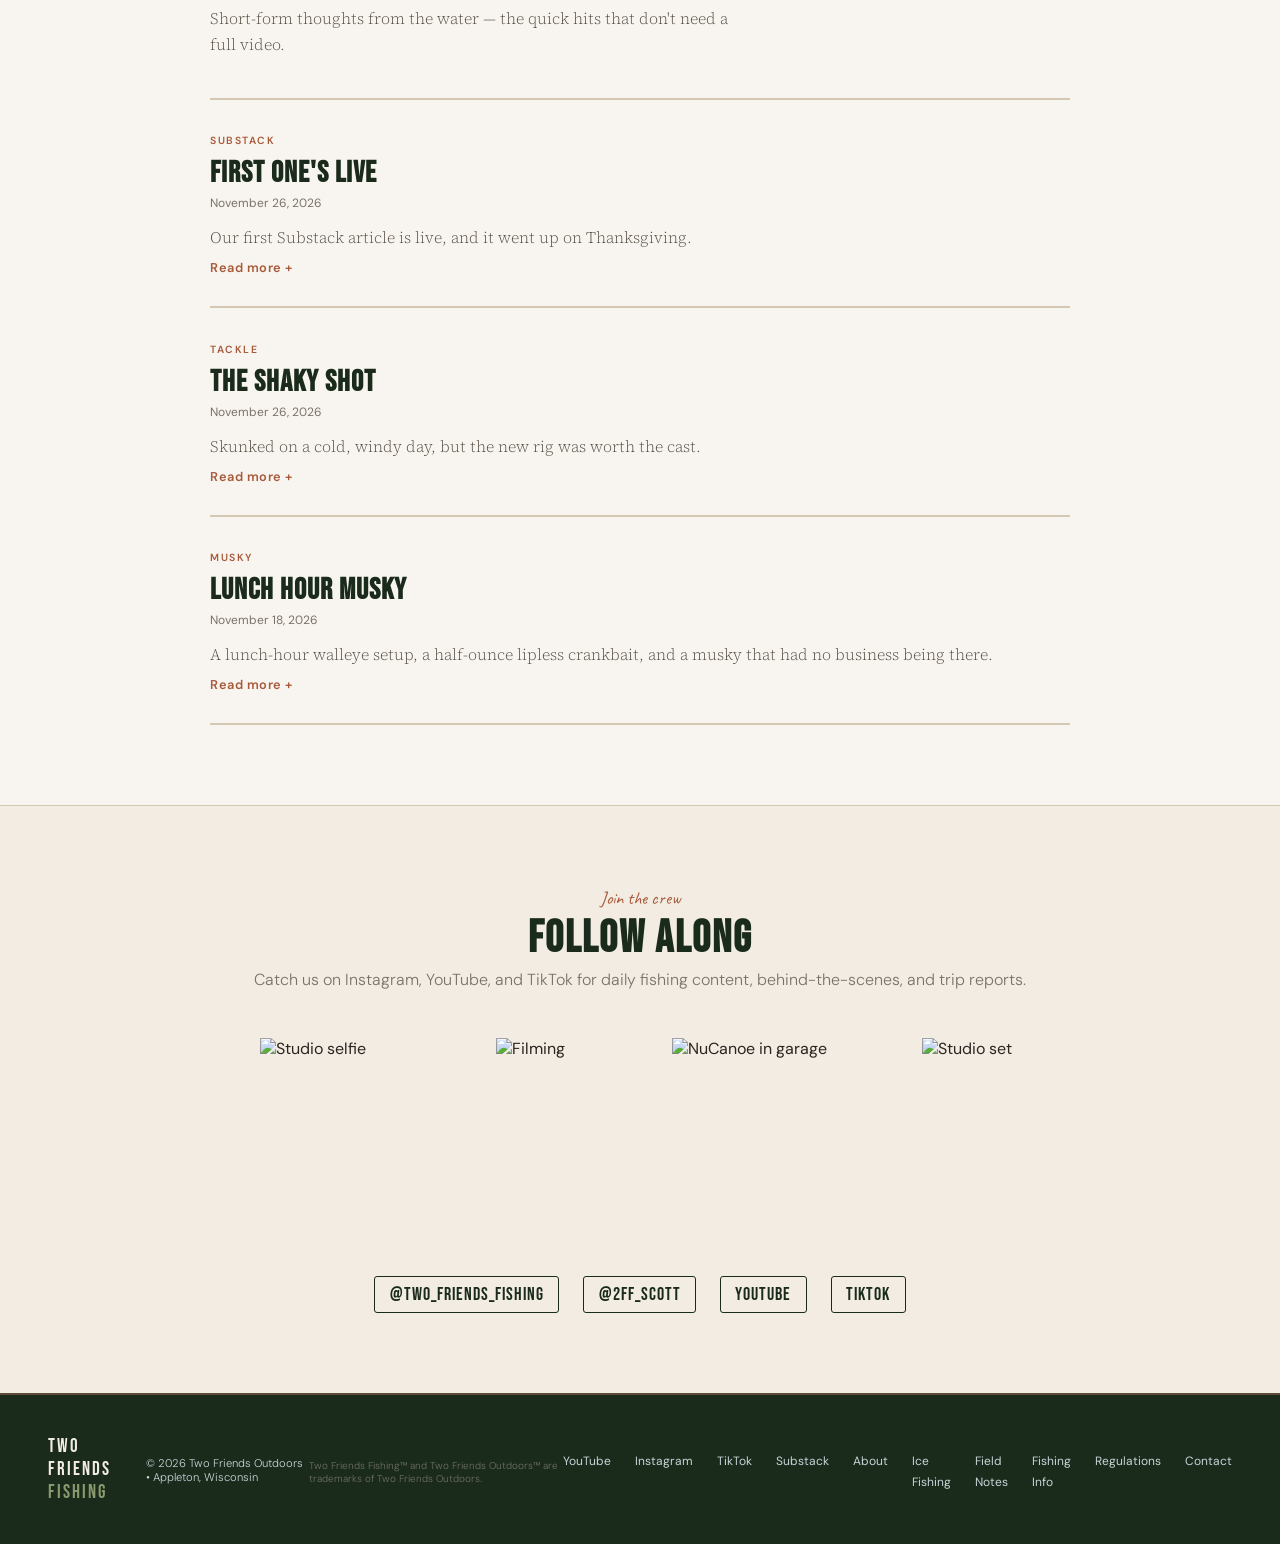
==== commit 7d01b5db: "Fish Wall cards: date line, location shown only when present; stylesheet v11" ====
--- a/index.html
+++ b/index.html
@@ -9,7 +9,7 @@
 <link href="https://fonts.googleapis.com/css2?family=Bebas+Neue&family=Source+Serif+4:ital,wght@0,300;0,400;0,600;1,300&family=Caveat:wght@500;600&family=DM+Sans:wght@300;400;500;600&display=swap" rel="stylesheet">
 <link rel="stylesheet" href="https://unpkg.com/leaflet@1.9.4/dist/leaflet.css">
 <script src="https://unpkg.com/leaflet@1.9.4/dist/leaflet.js"></script>
-<link rel="stylesheet" href="styles.css?v=10">
+<link rel="stylesheet" href="styles.css?v=11">
 </head>
 <body>
 
@@ -976,7 +976,8 @@
           <div class="fish-card-info">
             <div class="fish-card-species">${f.species}</div>
             <div class="fish-card-angler">${f.featured ? 'Caught by ' : ''}${f.angler}</div>
-            <div class="fish-card-location">${pinSvg}${f.location}</div>
+            ${f.location ? `<div class="fish-card-location">${pinSvg}${f.location}</div>` : ''}
+            <div class="fish-card-date">${f.date || 'Undated'}</div>
           </div>
         </div>
       `).join('');
--- a/styles.css
+++ b/styles.css
@@ -228,6 +228,7 @@
 .fish-card-angler{font-size:.7rem;color:var(--lake-fog)}
 .fish-card-location{font-size:.65rem;color:var(--sage);display:flex;align-items:center;gap:.3rem;margin-top:.15rem}
 .fish-card-location svg{width:10px;height:10px;fill:var(--sage)}
+.fish-card-date{font-size:.65rem;color:var(--sage);margin-top:.15rem}
 .fish-card-badge{position:absolute;top:.6rem;right:.6rem;z-index:2;font-family:'Bebas Neue',sans-serif;font-size:.65rem;letter-spacing:1.5px;background:var(--walleye-gold);color:var(--bark);padding:.2rem .6rem;border-radius:3px}
 .fishwall-submit{margin-top:2.5rem;text-align:center;padding:2.5rem;border:2px dashed var(--sand);border-radius:8px;background:var(--cream)}
 .fishwall-submit-icon{font-size:2.5rem;margin-bottom:.8rem}
@@ -321,6 +322,16 @@
 .post .post-meta{font-size:.72rem;color:var(--text-light);letter-spacing:1.5px;text-transform:uppercase;margin:.4rem 0 1rem}
 .post .post-body{font-family:'Source Serif 4',serif;font-weight:300;line-height:1.85;color:var(--text-mid)}
 .post .post-body p{margin-bottom:1rem}
+
+/* FIELD NOTES ARCHIVE */
+.archive-item{border-bottom:1px solid var(--stone);padding:1.1rem 0;max-width:720px}
+.archive-item summary{cursor:pointer;list-style:none;display:flex;justify-content:space-between;align-items:baseline;gap:1.5rem}
+.archive-item summary::-webkit-details-marker{display:none}
+.archive-title{font-family:'Bebas Neue',sans-serif;font-size:1.5rem;letter-spacing:1px;color:var(--pine-deep)}
+.archive-date{font-size:.72rem;color:var(--text-light);letter-spacing:1.5px;text-transform:uppercase;white-space:nowrap}
+.archive-item .post-meta{font-size:.72rem;color:var(--text-light);letter-spacing:1.5px;text-transform:uppercase}
+.archive-item .post-body{font-family:'Source Serif 4',serif;font-weight:300;line-height:1.85;color:var(--text-mid);margin-top:.5rem}
+.archive-item .post-body p{margin-bottom:1rem}
 .state-filter{width:100%;max-width:420px;padding:.8rem 1rem;font-size:.95rem;border:1px solid var(--stone);border-radius:6px;margin:1.5rem 0 2rem;font-family:'DM Sans',sans-serif}
 .state-grid{display:grid;grid-template-columns:repeat(3,1fr);gap:1rem}
 .state-card{background:var(--cream);border:1px solid var(--stone);border-radius:8px;padding:1.2rem}
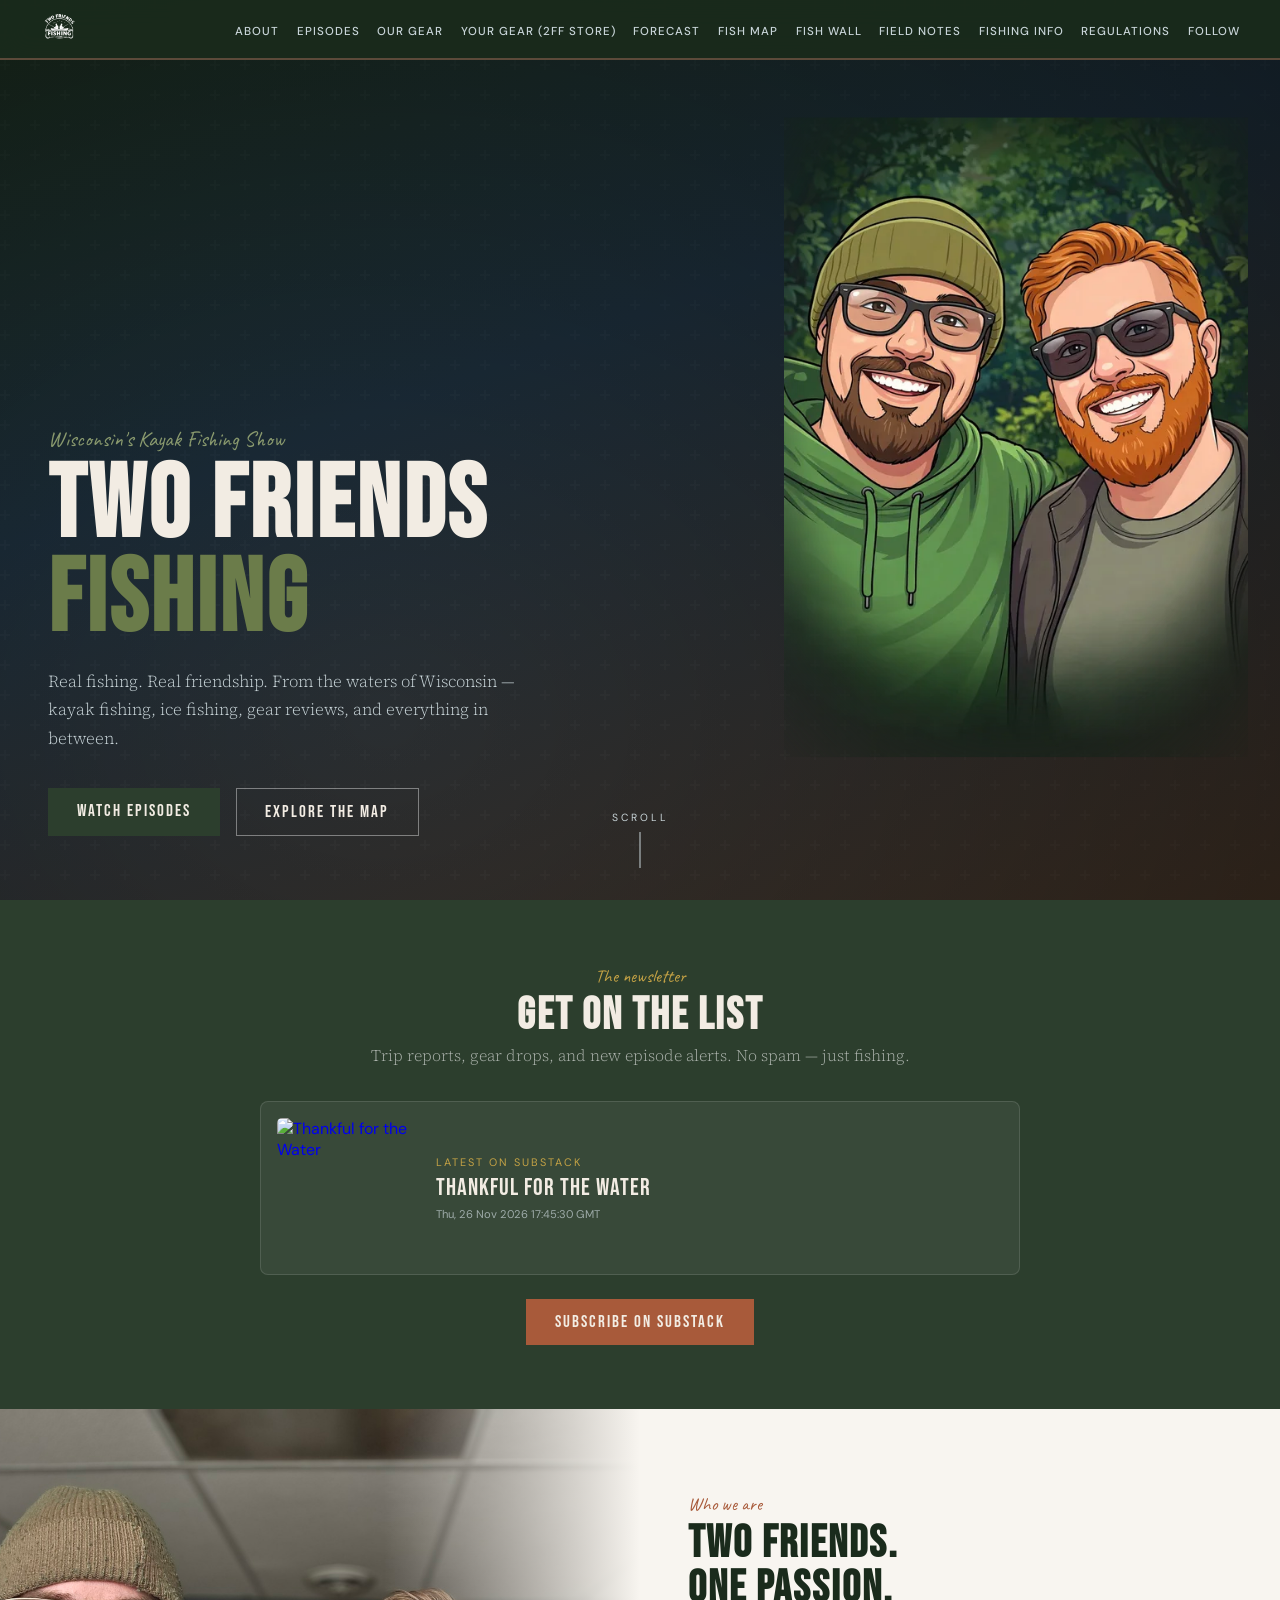
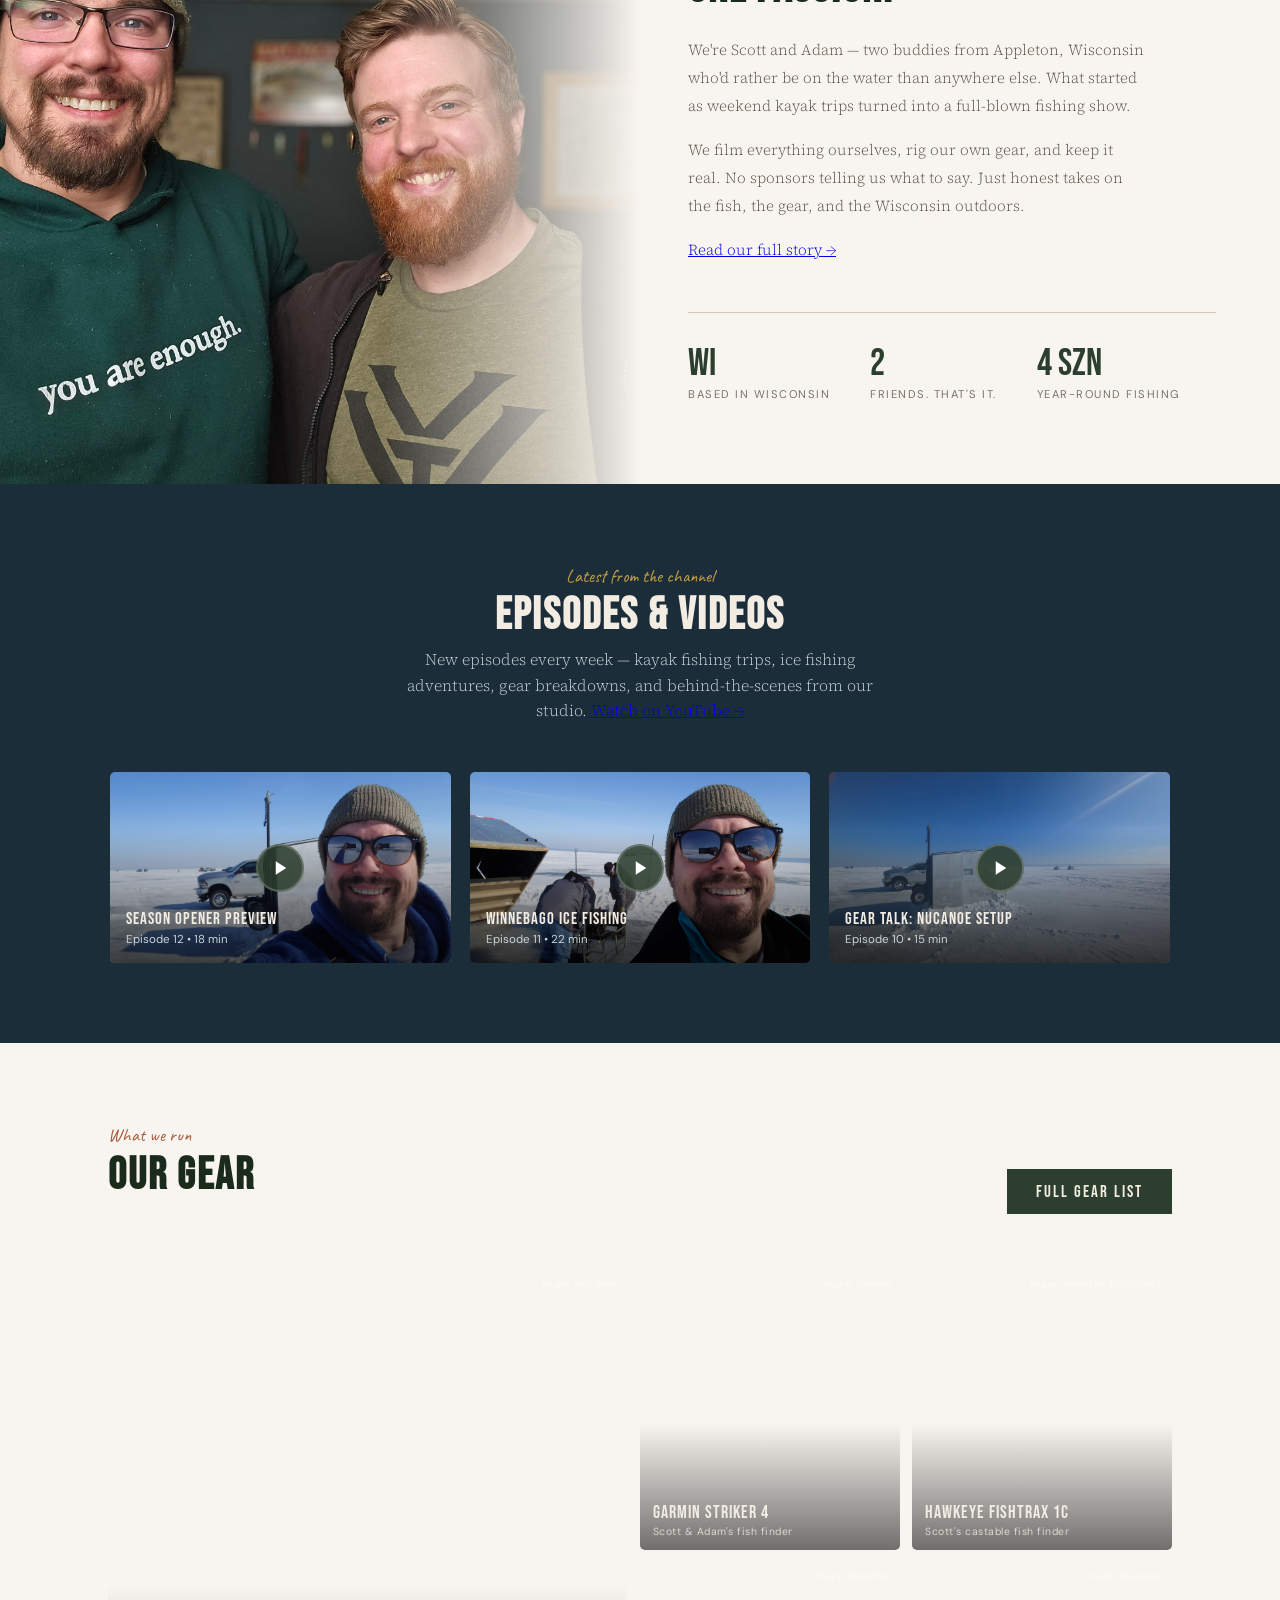
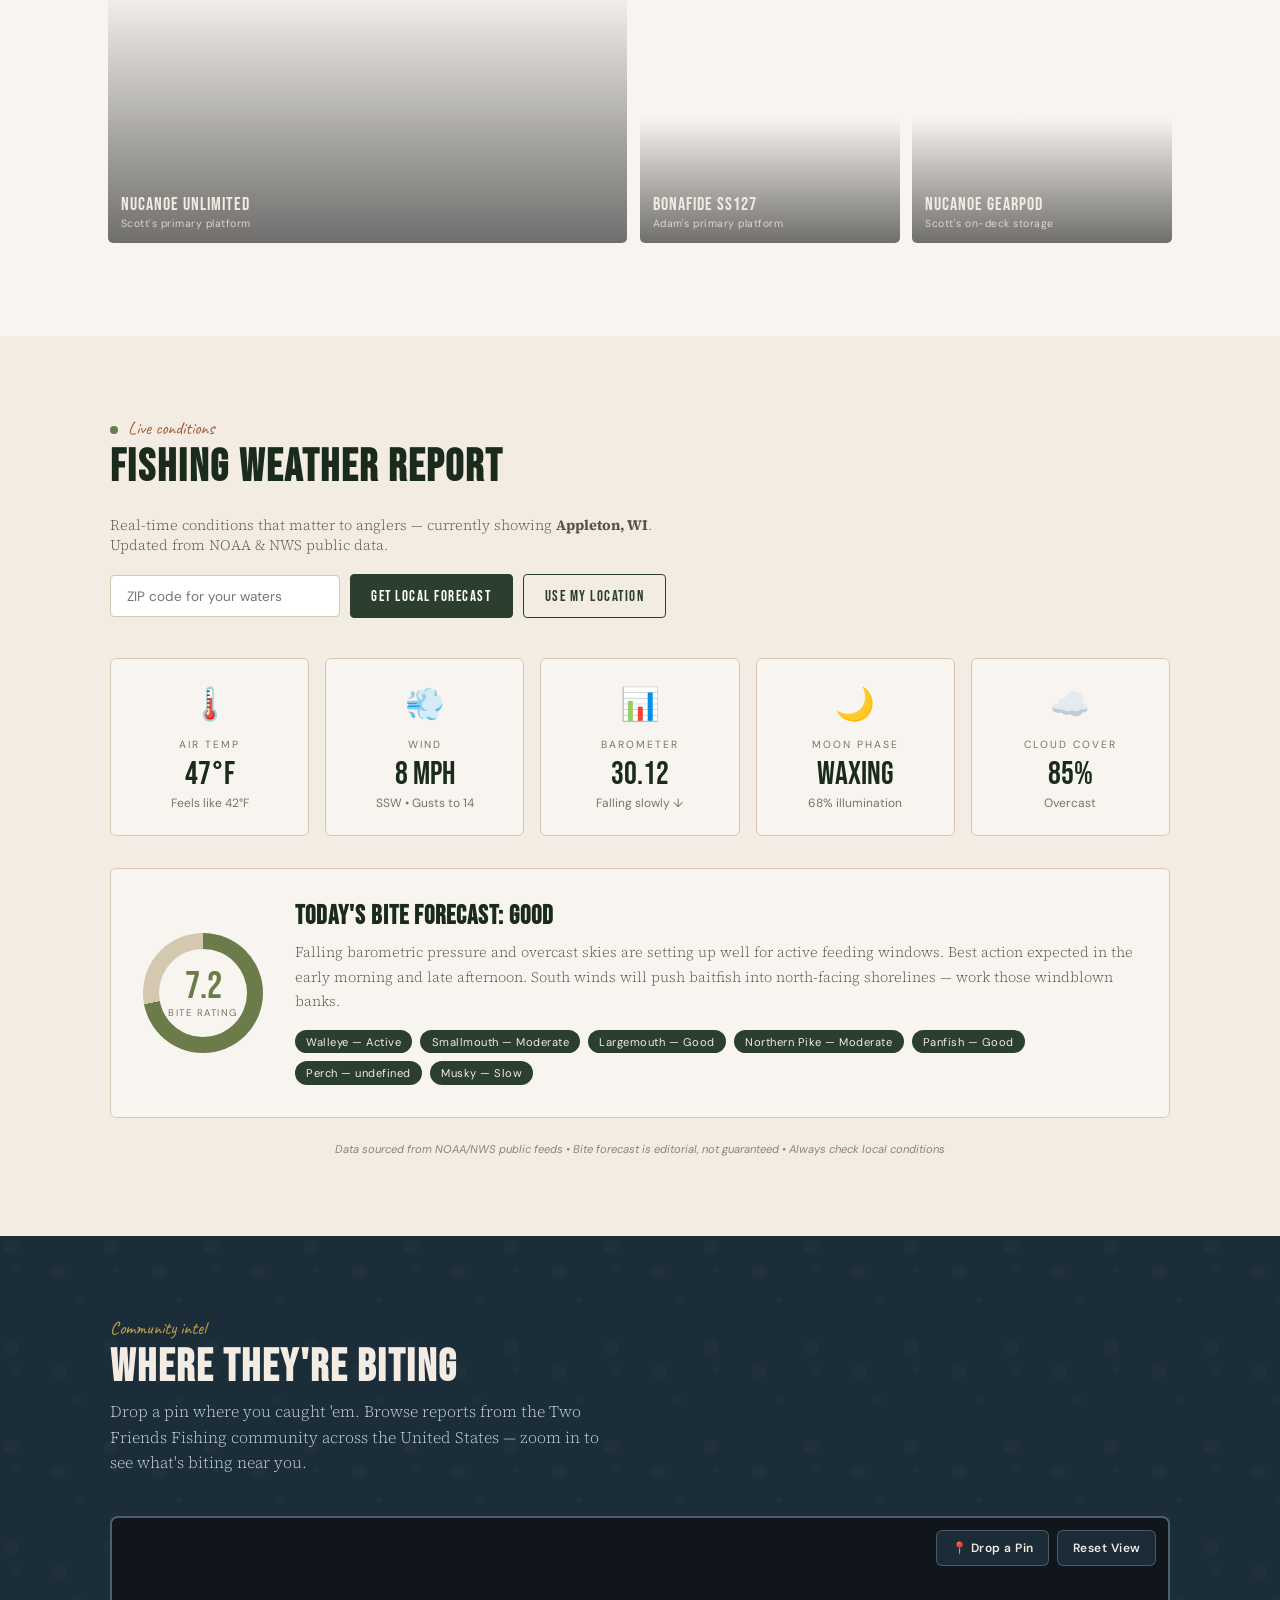
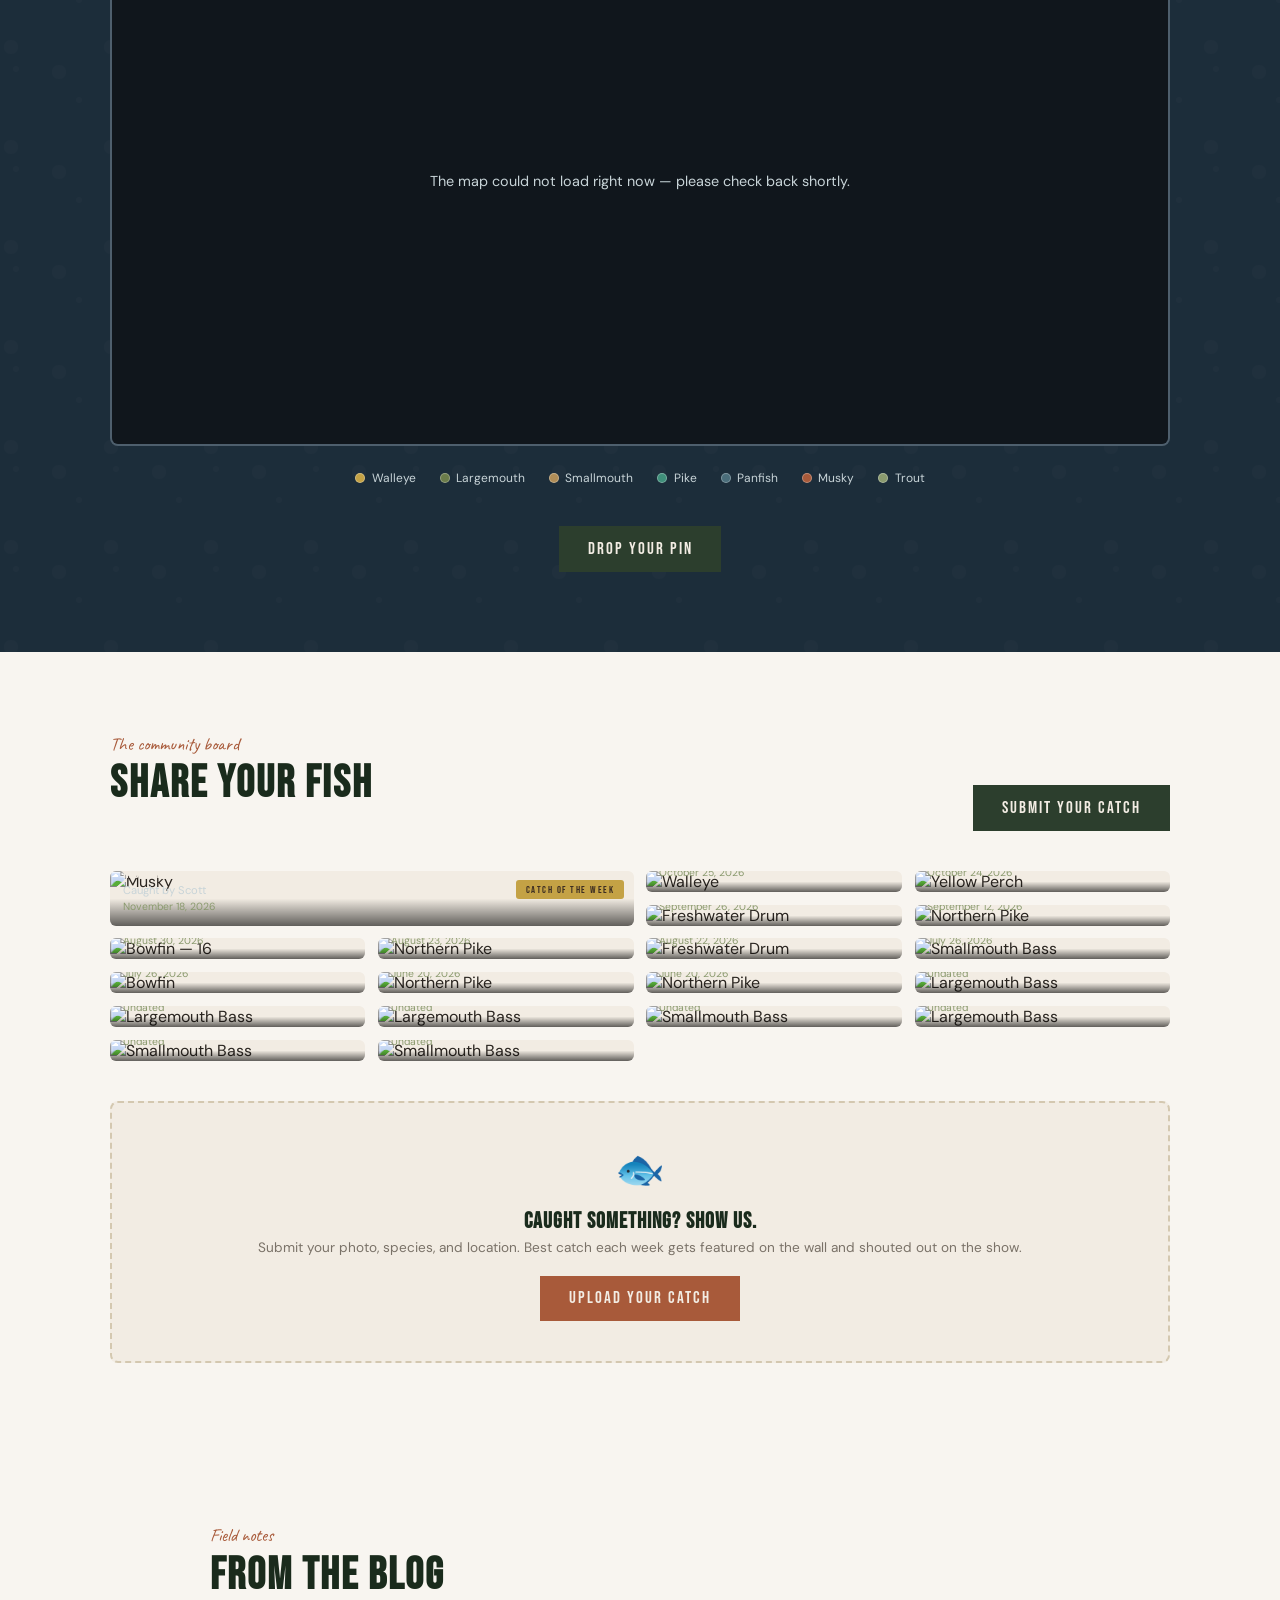
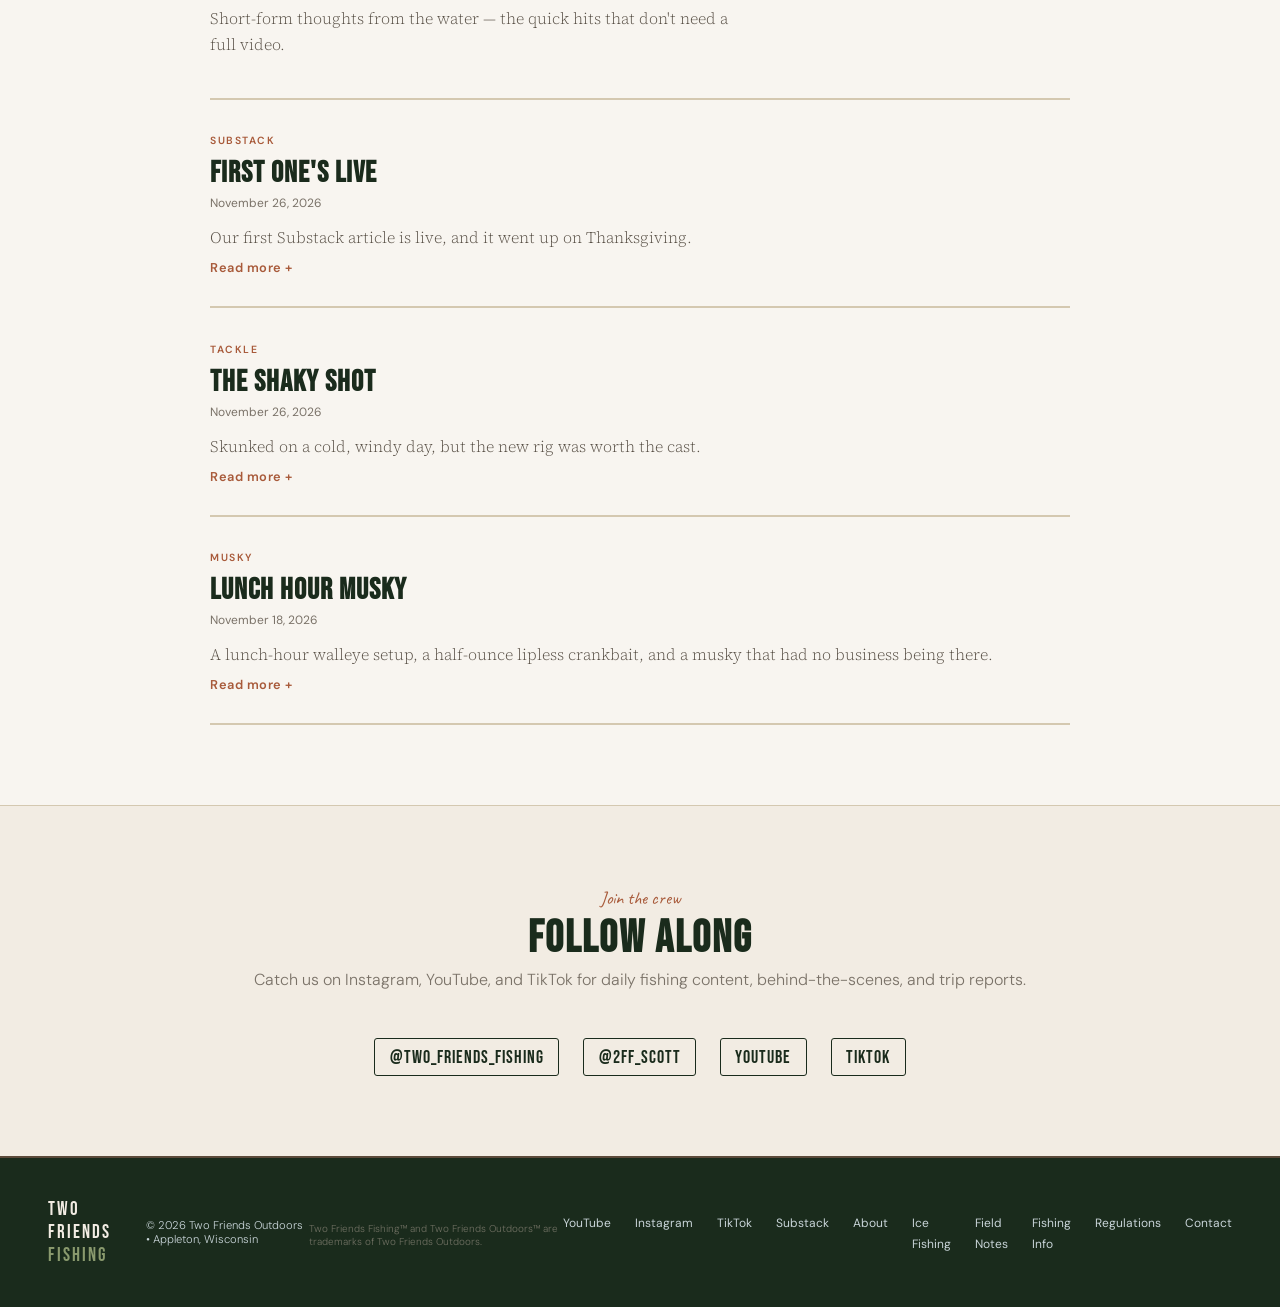
==== commit 53126446: "Remove broken social photo grid (4 missing images) from homepage; social.json emptied" ====
--- a/index.html
+++ b/index.html
@@ -295,12 +295,6 @@
   <div class="section-tag">Join the crew</div>
   <h2 class="section-title">FOLLOW ALONG</h2>
   <p class="social-sub">Catch us on Instagram, YouTube, and TikTok for daily fishing content, behind-the-scenes, and trip reports.</p>
-  <div class="social-grid">
-    <div class="social-tile"><img src="social-1.jpg" alt=""></div>
-    <div class="social-tile"><img src="catch-largemouth.jpg" alt=""></div>
-    <div class="social-tile"><img src="social-3.webp" alt=""></div>
-    <div class="social-tile"><img src="catch-crappie.jpg" alt=""></div>
-  </div>
   <div class="social-handles">
     <a href="https://instagram.com/two_friends_fishing" class="social-handle">@two_friends_fishing</a>
     <a href="https://instagram.com/2ff_scott" class="social-handle">@2ff_scott</a>
